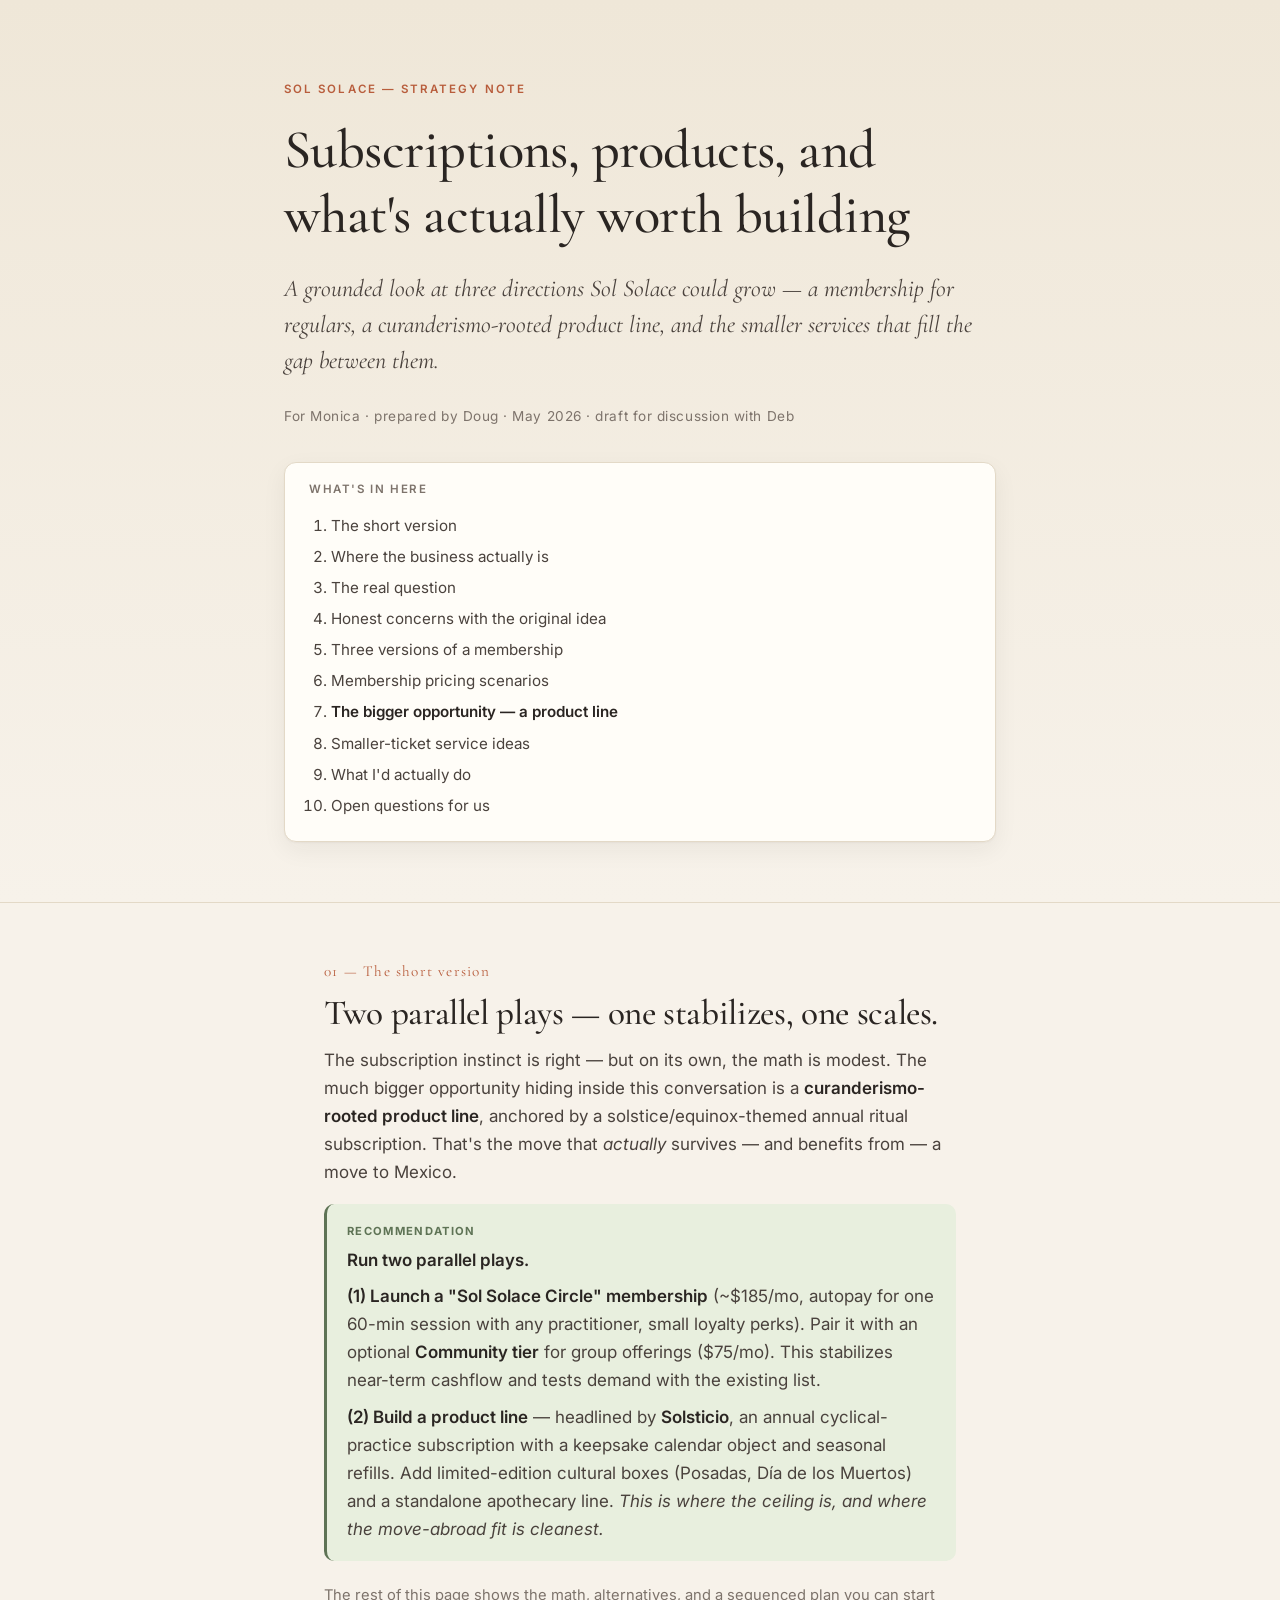
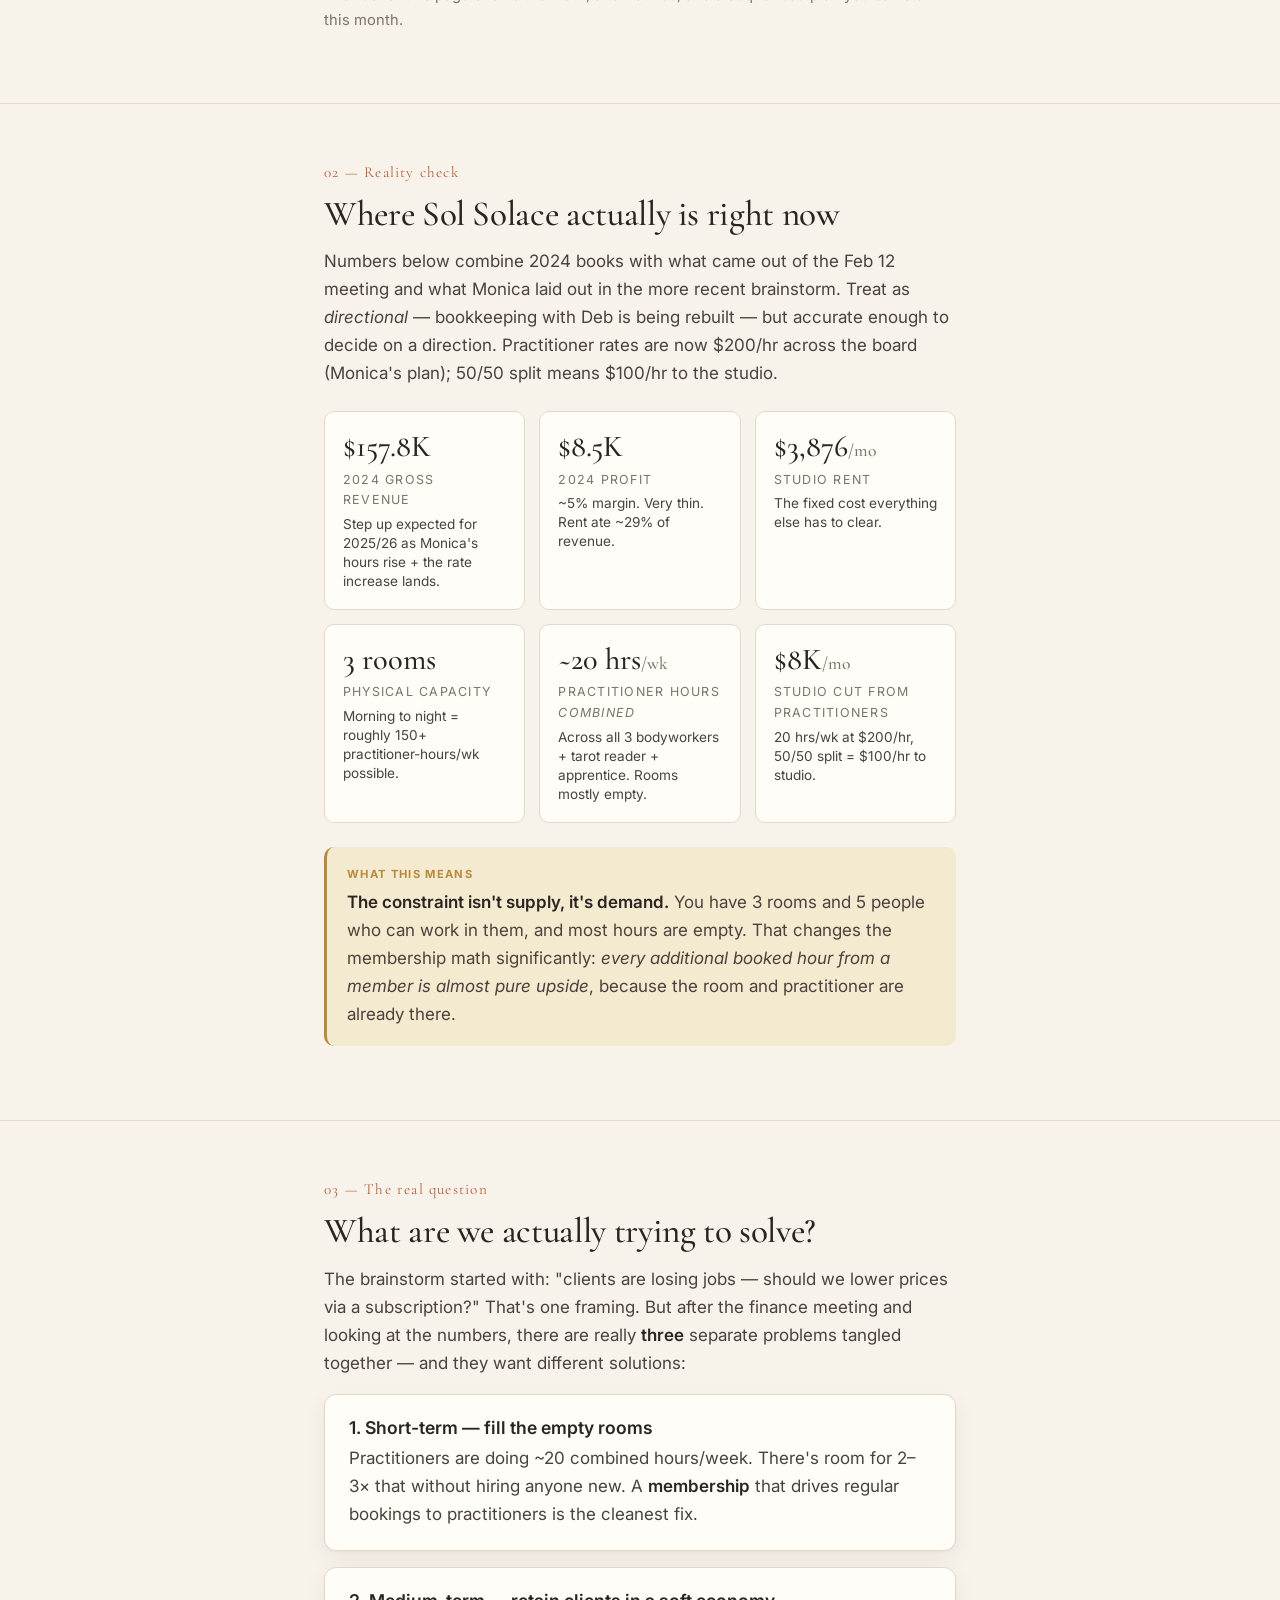
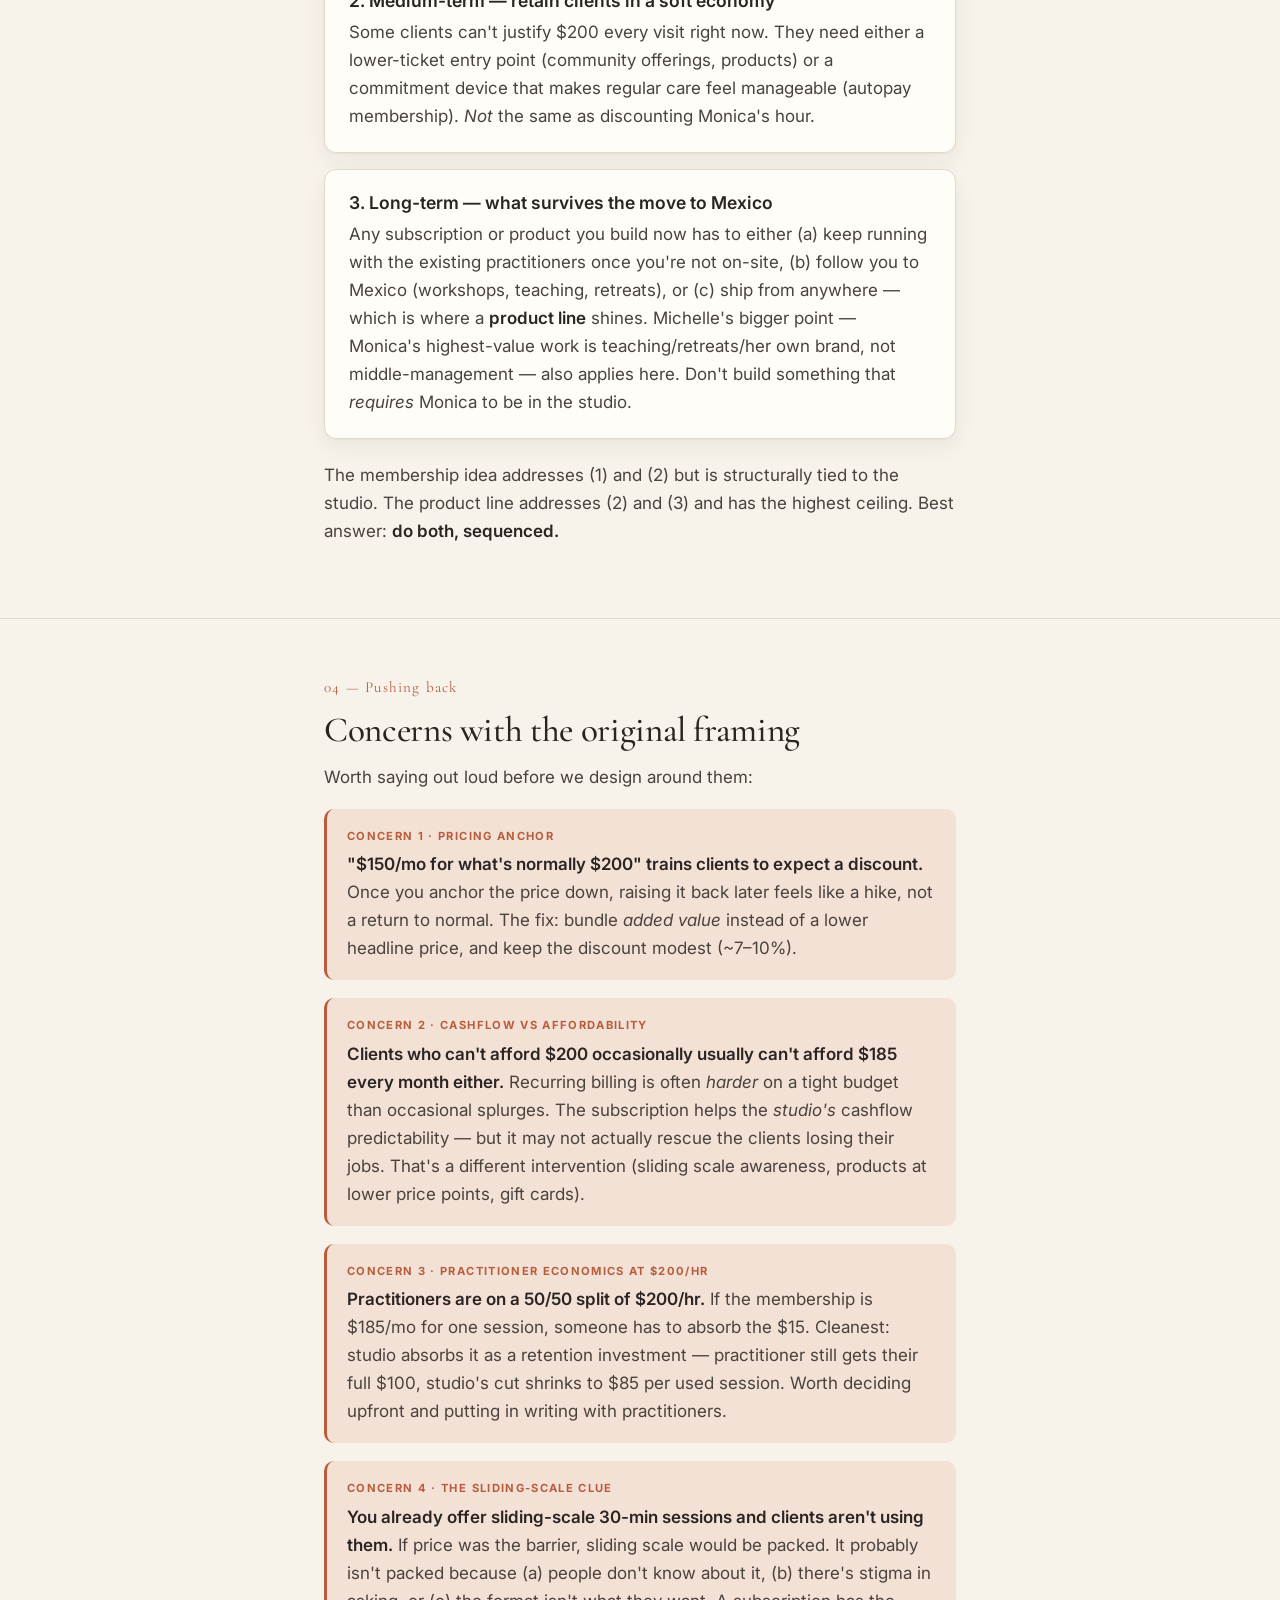
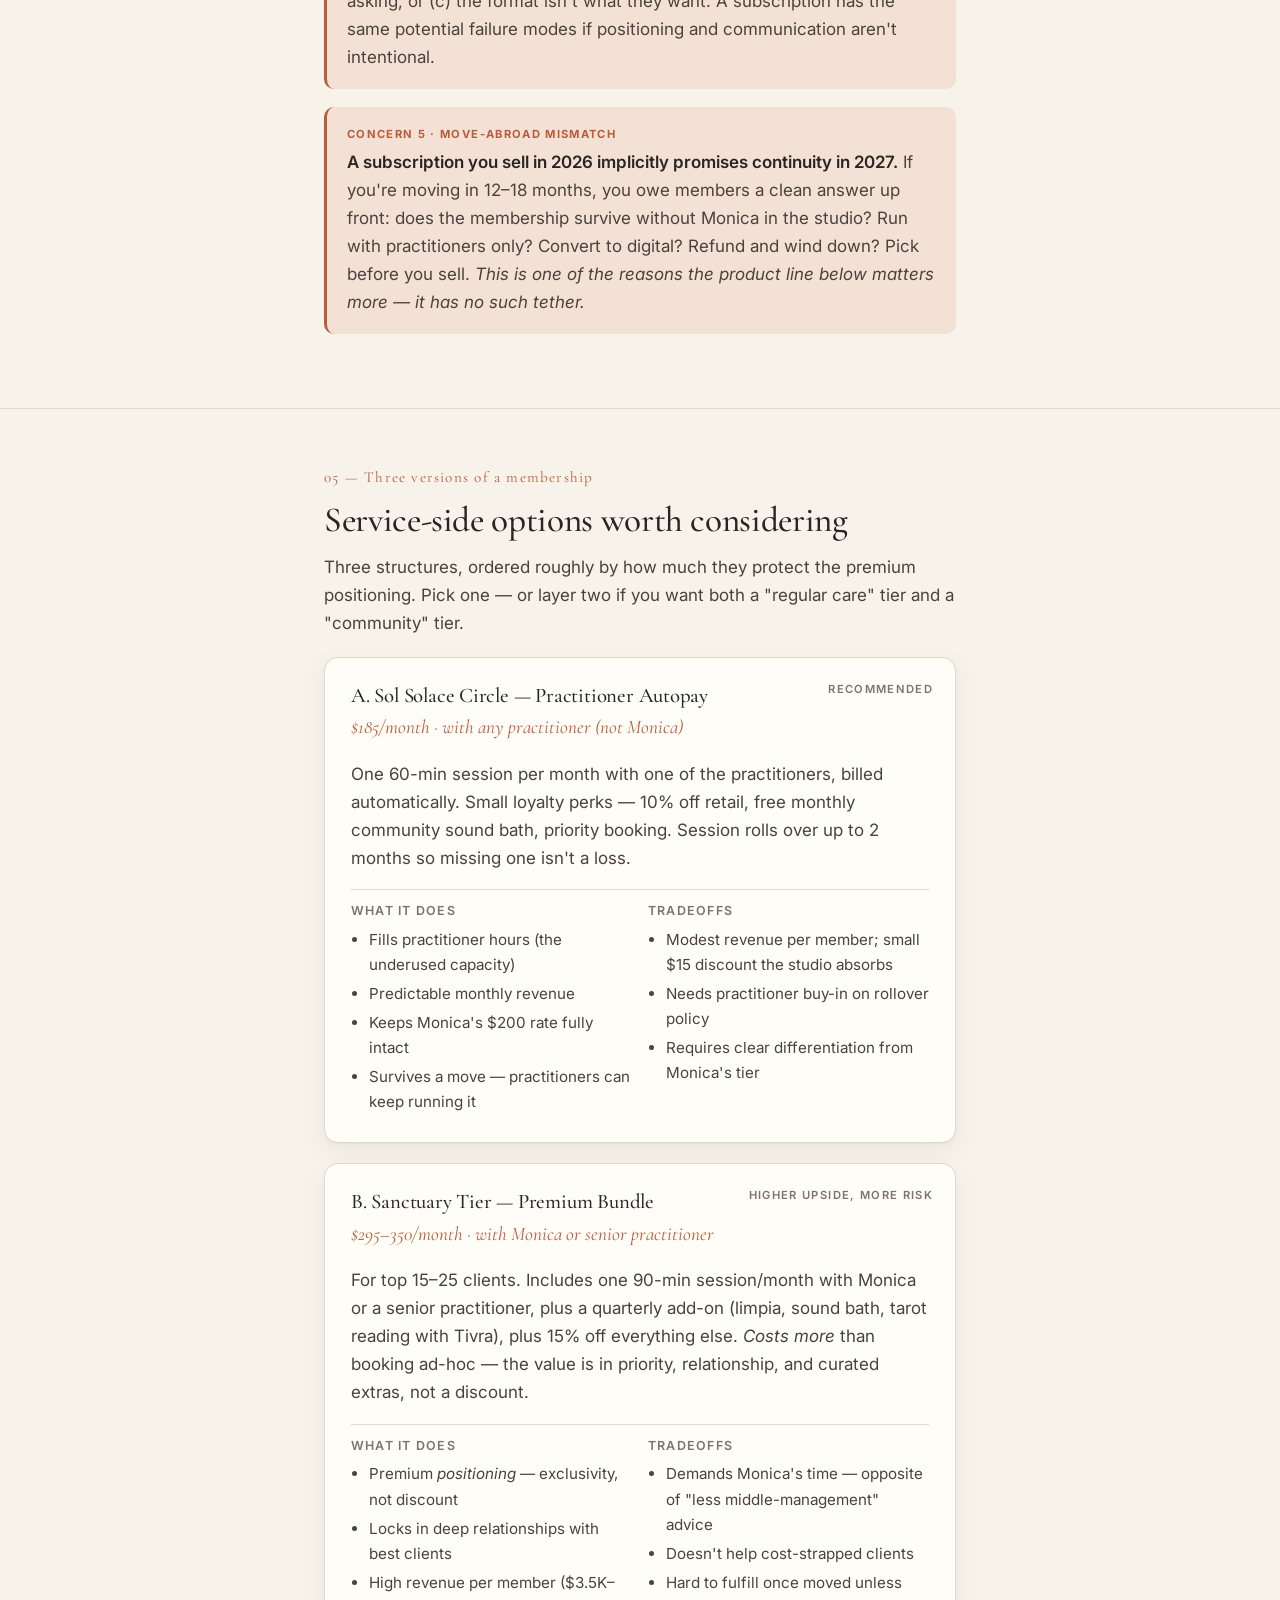
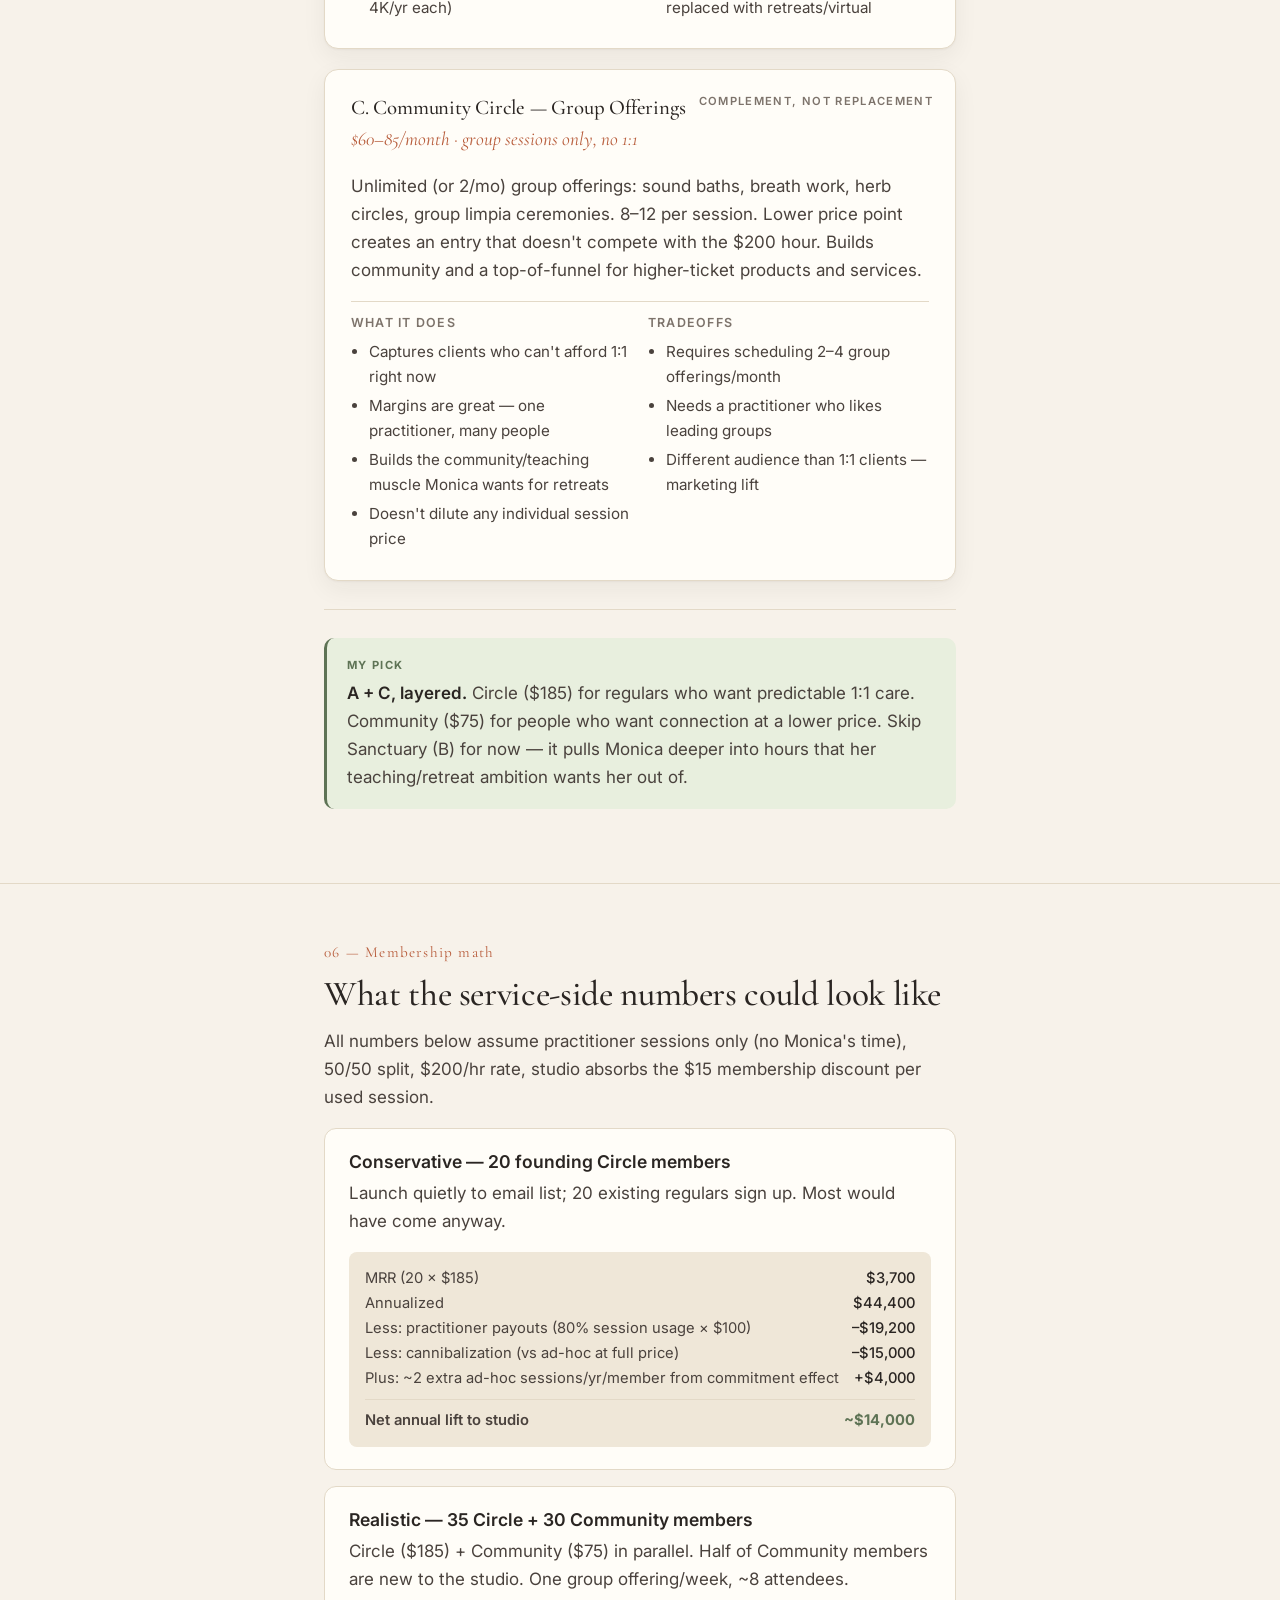
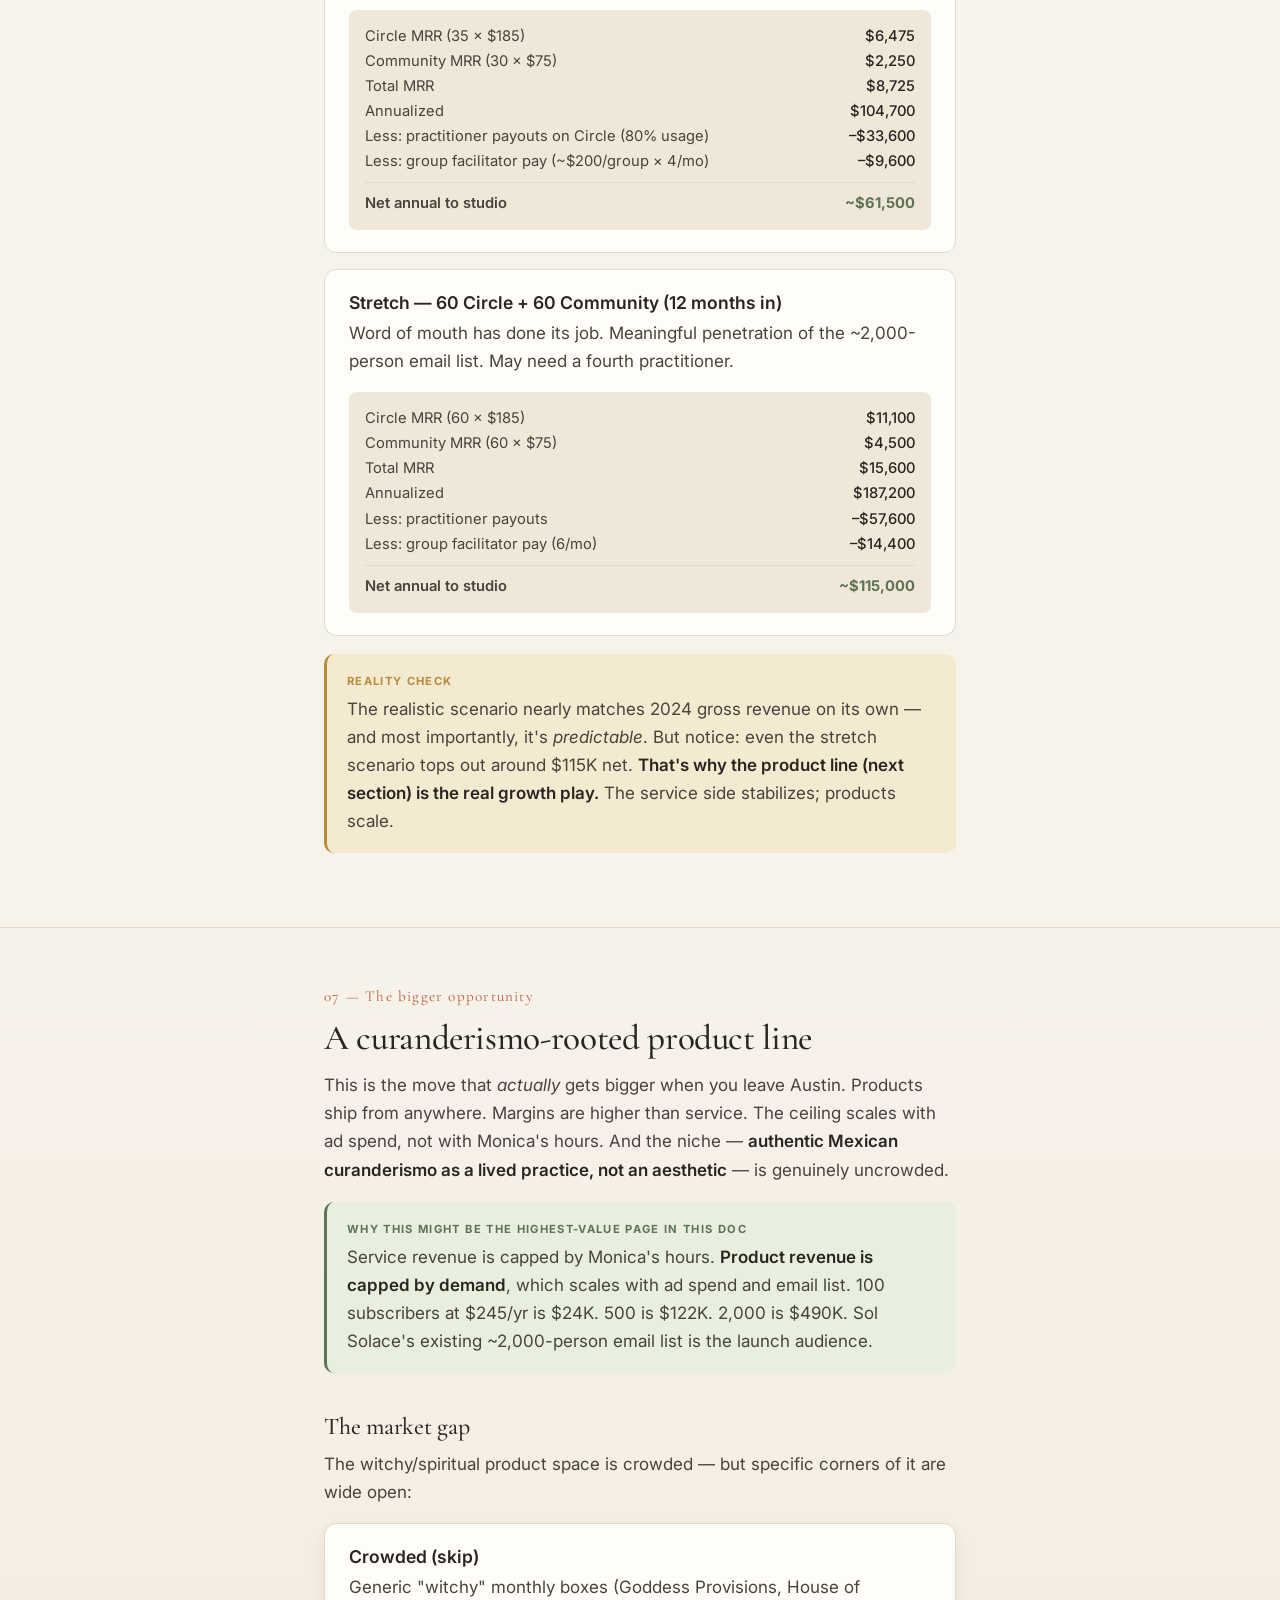
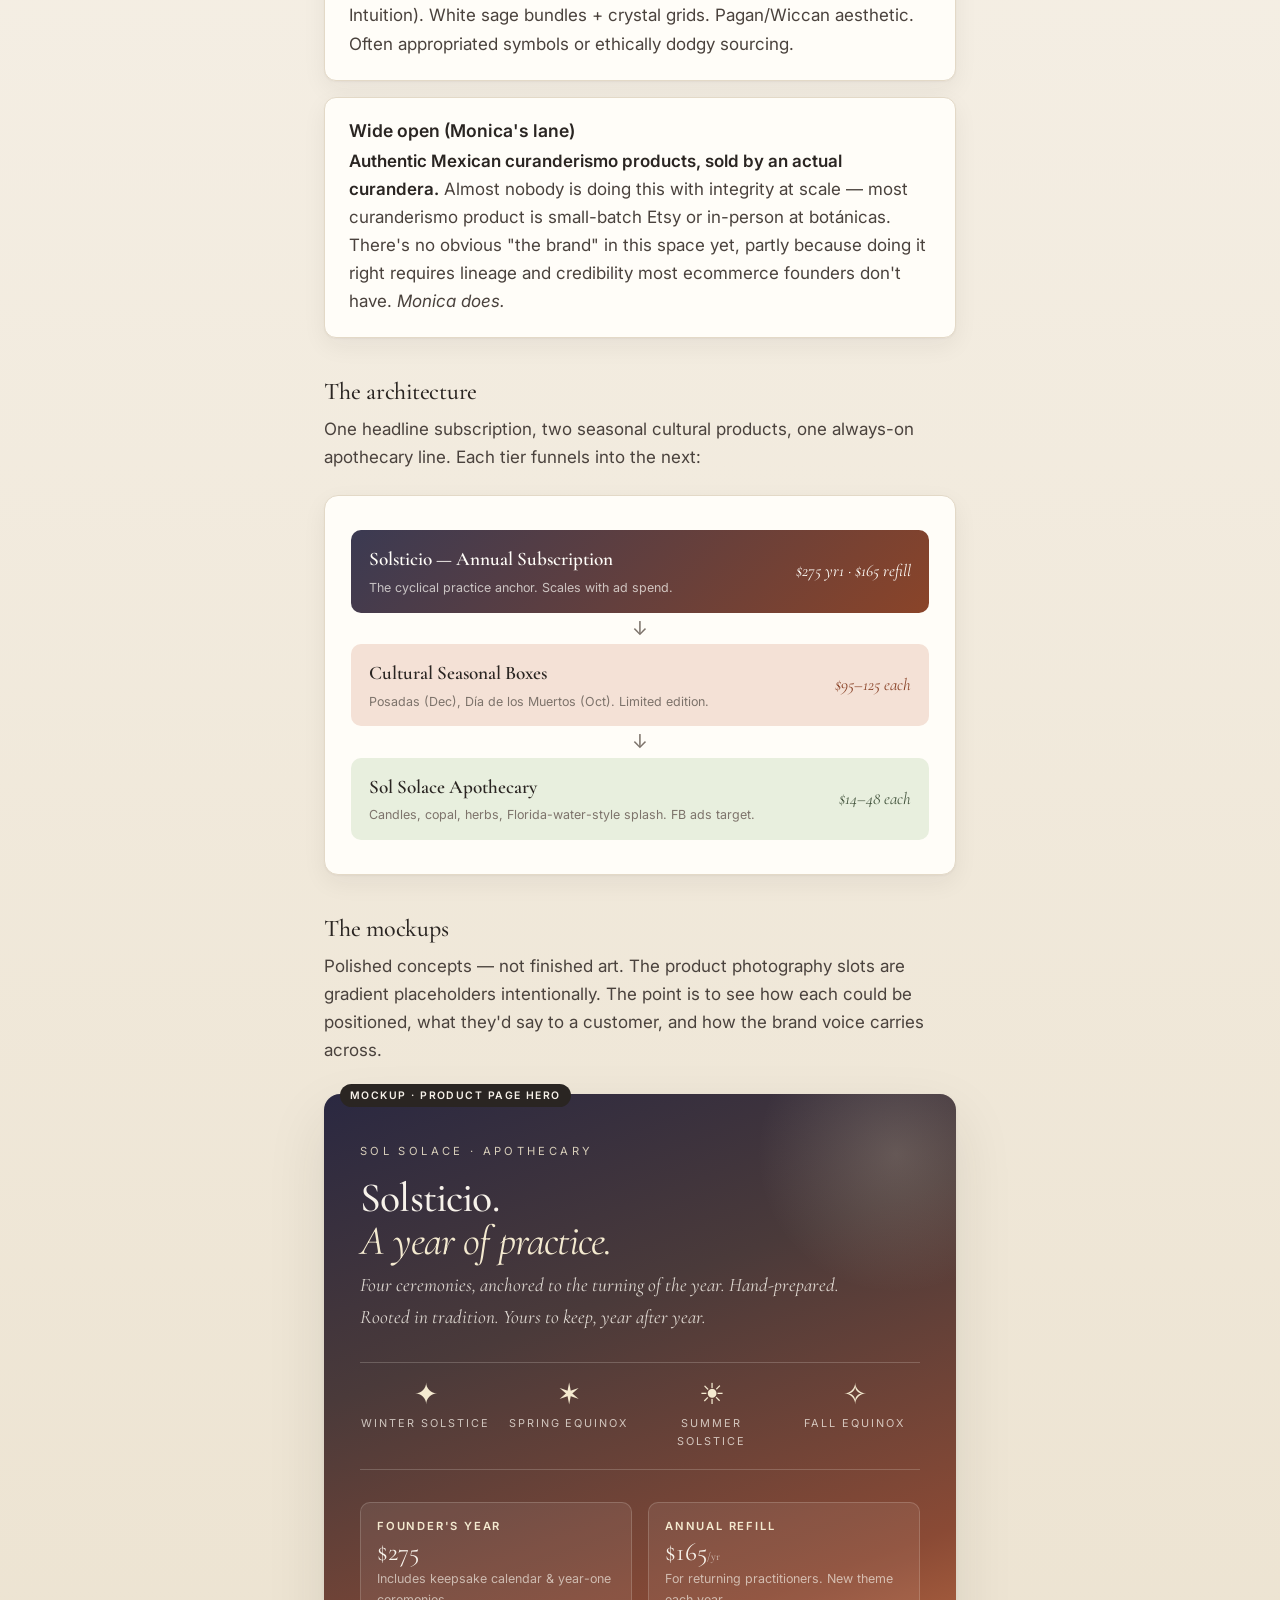
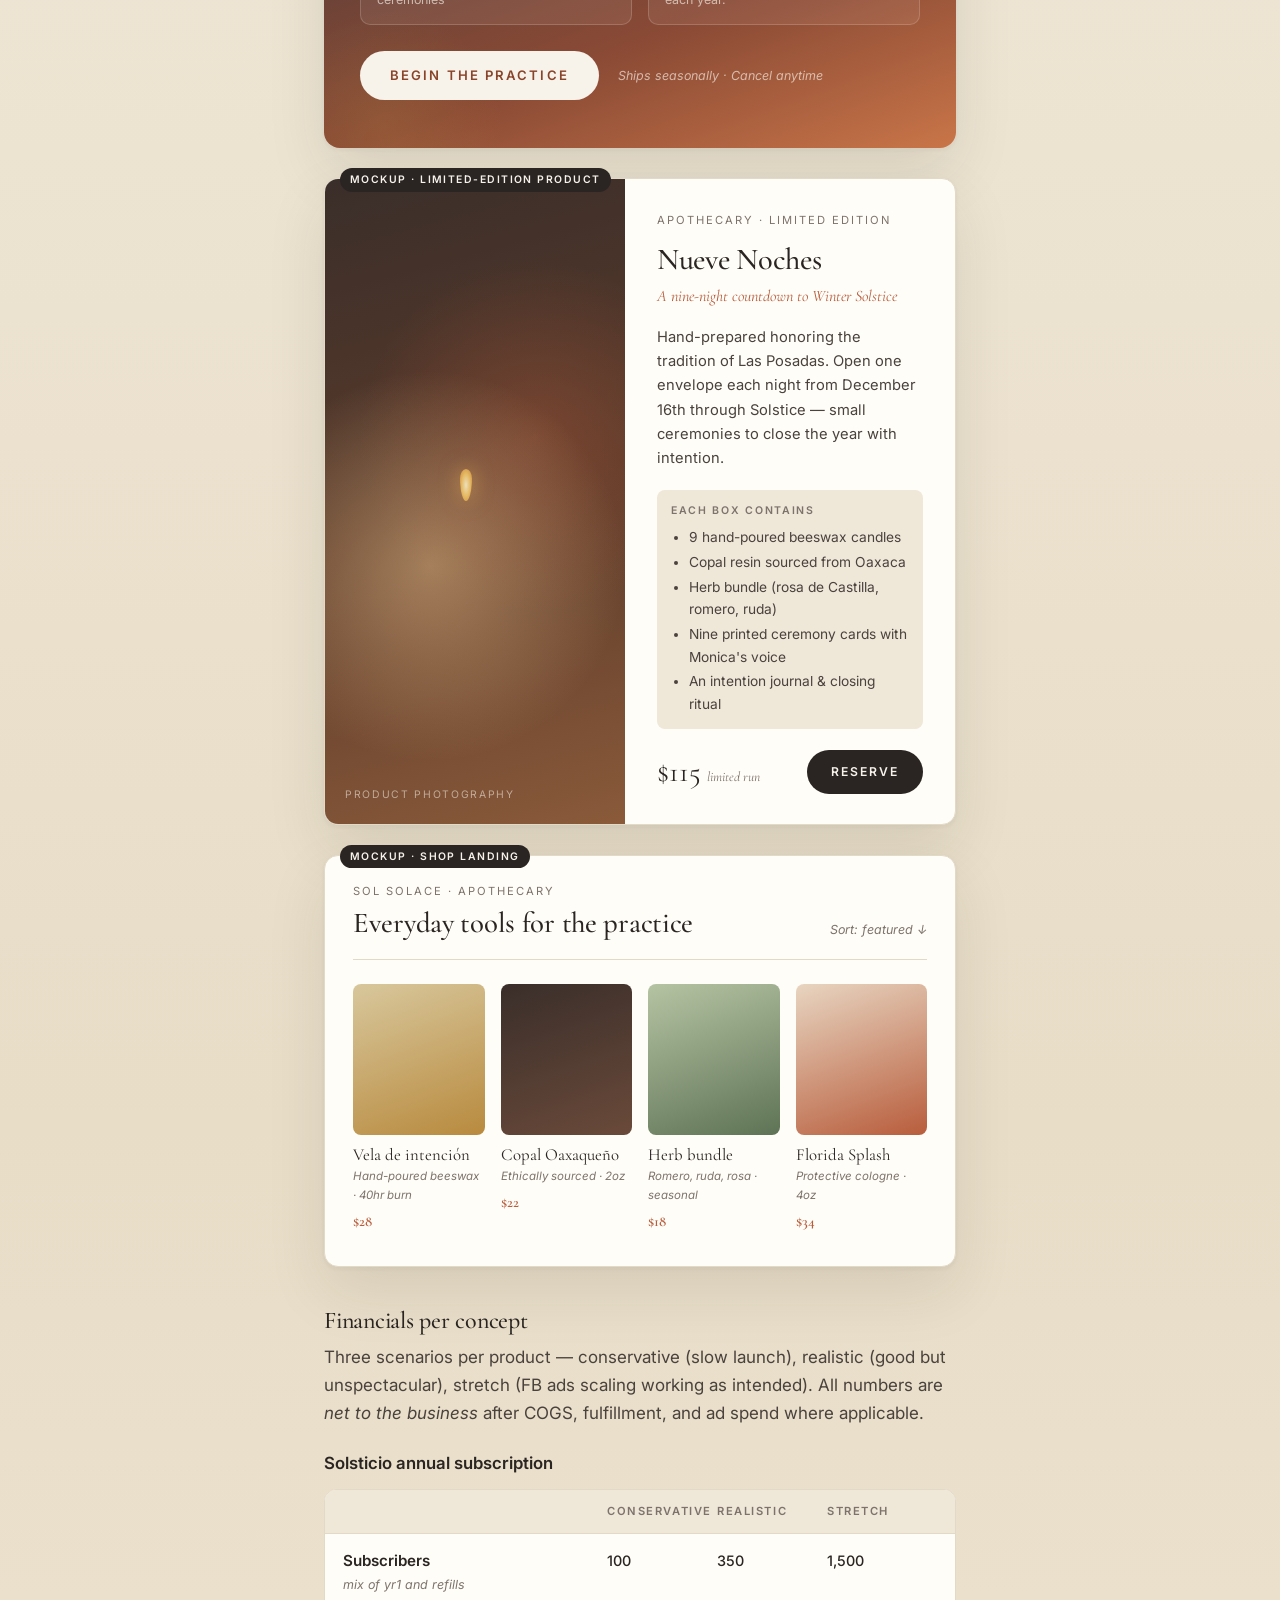
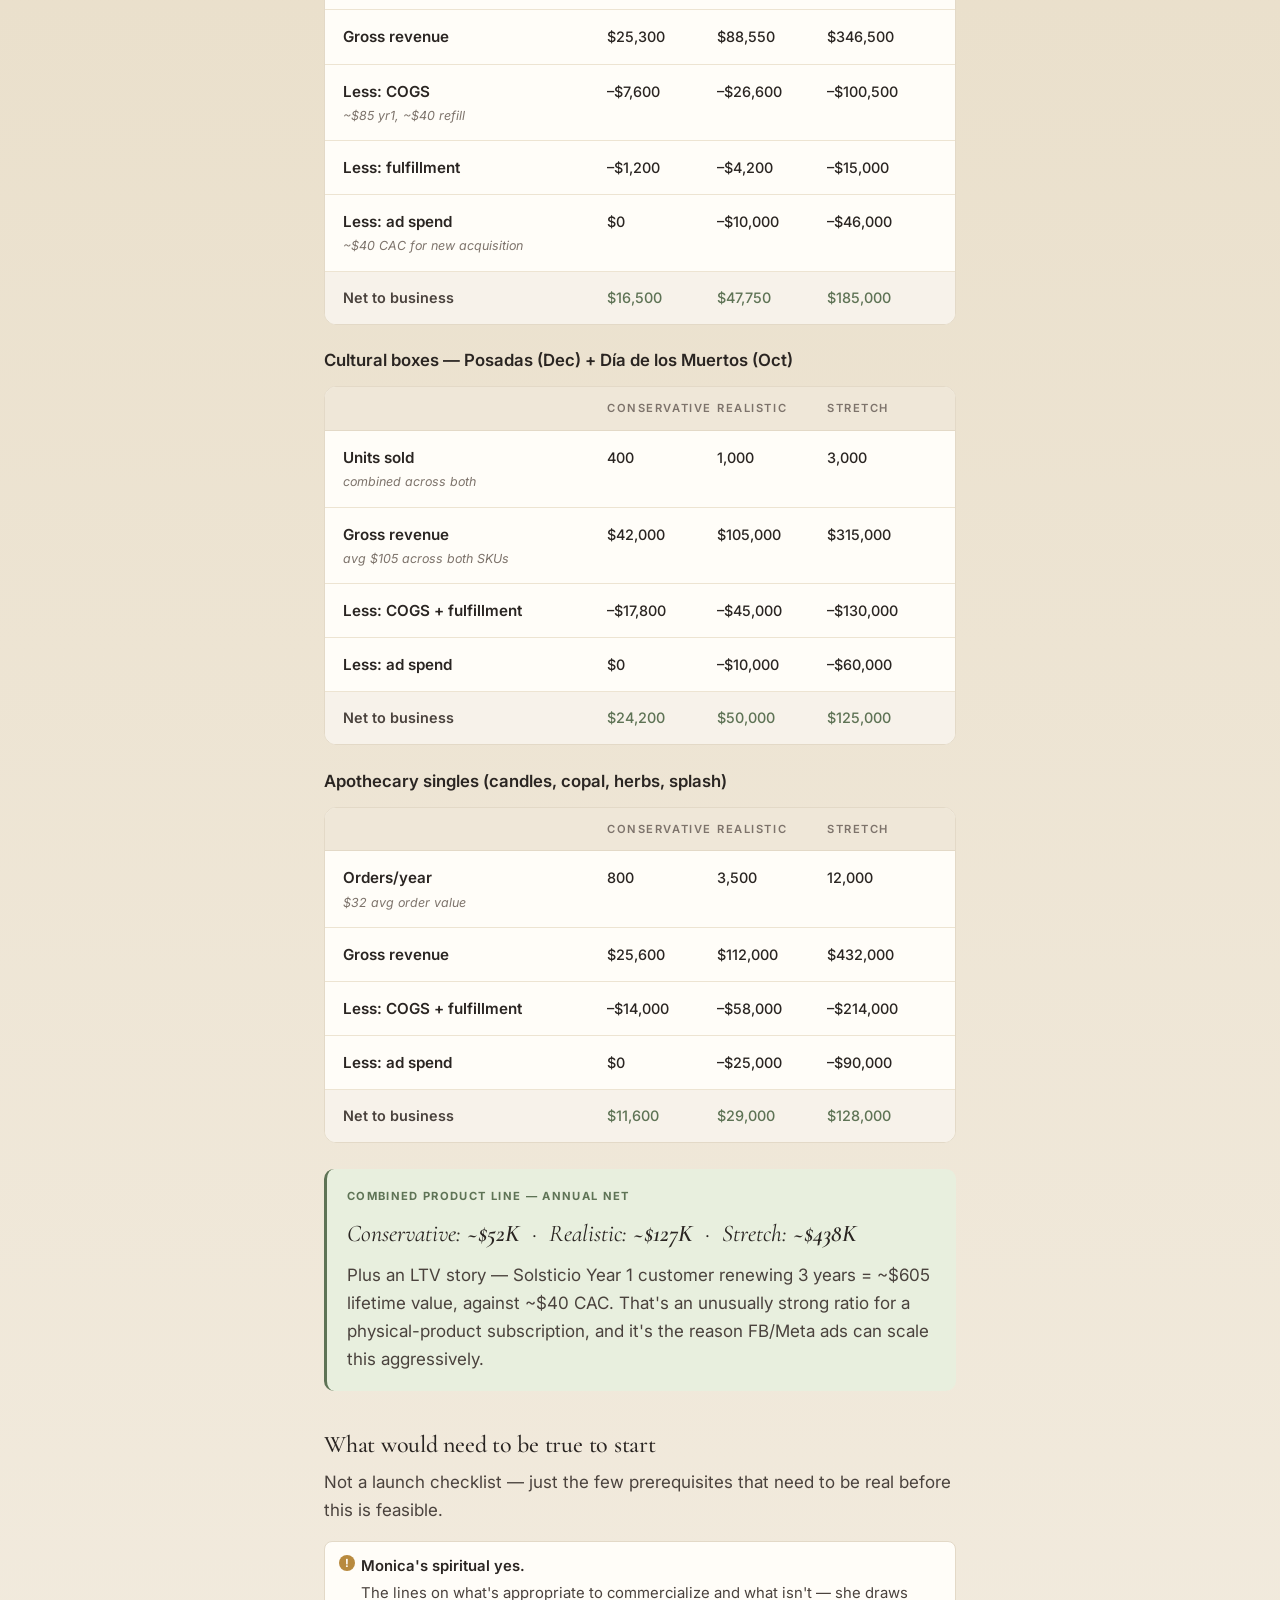
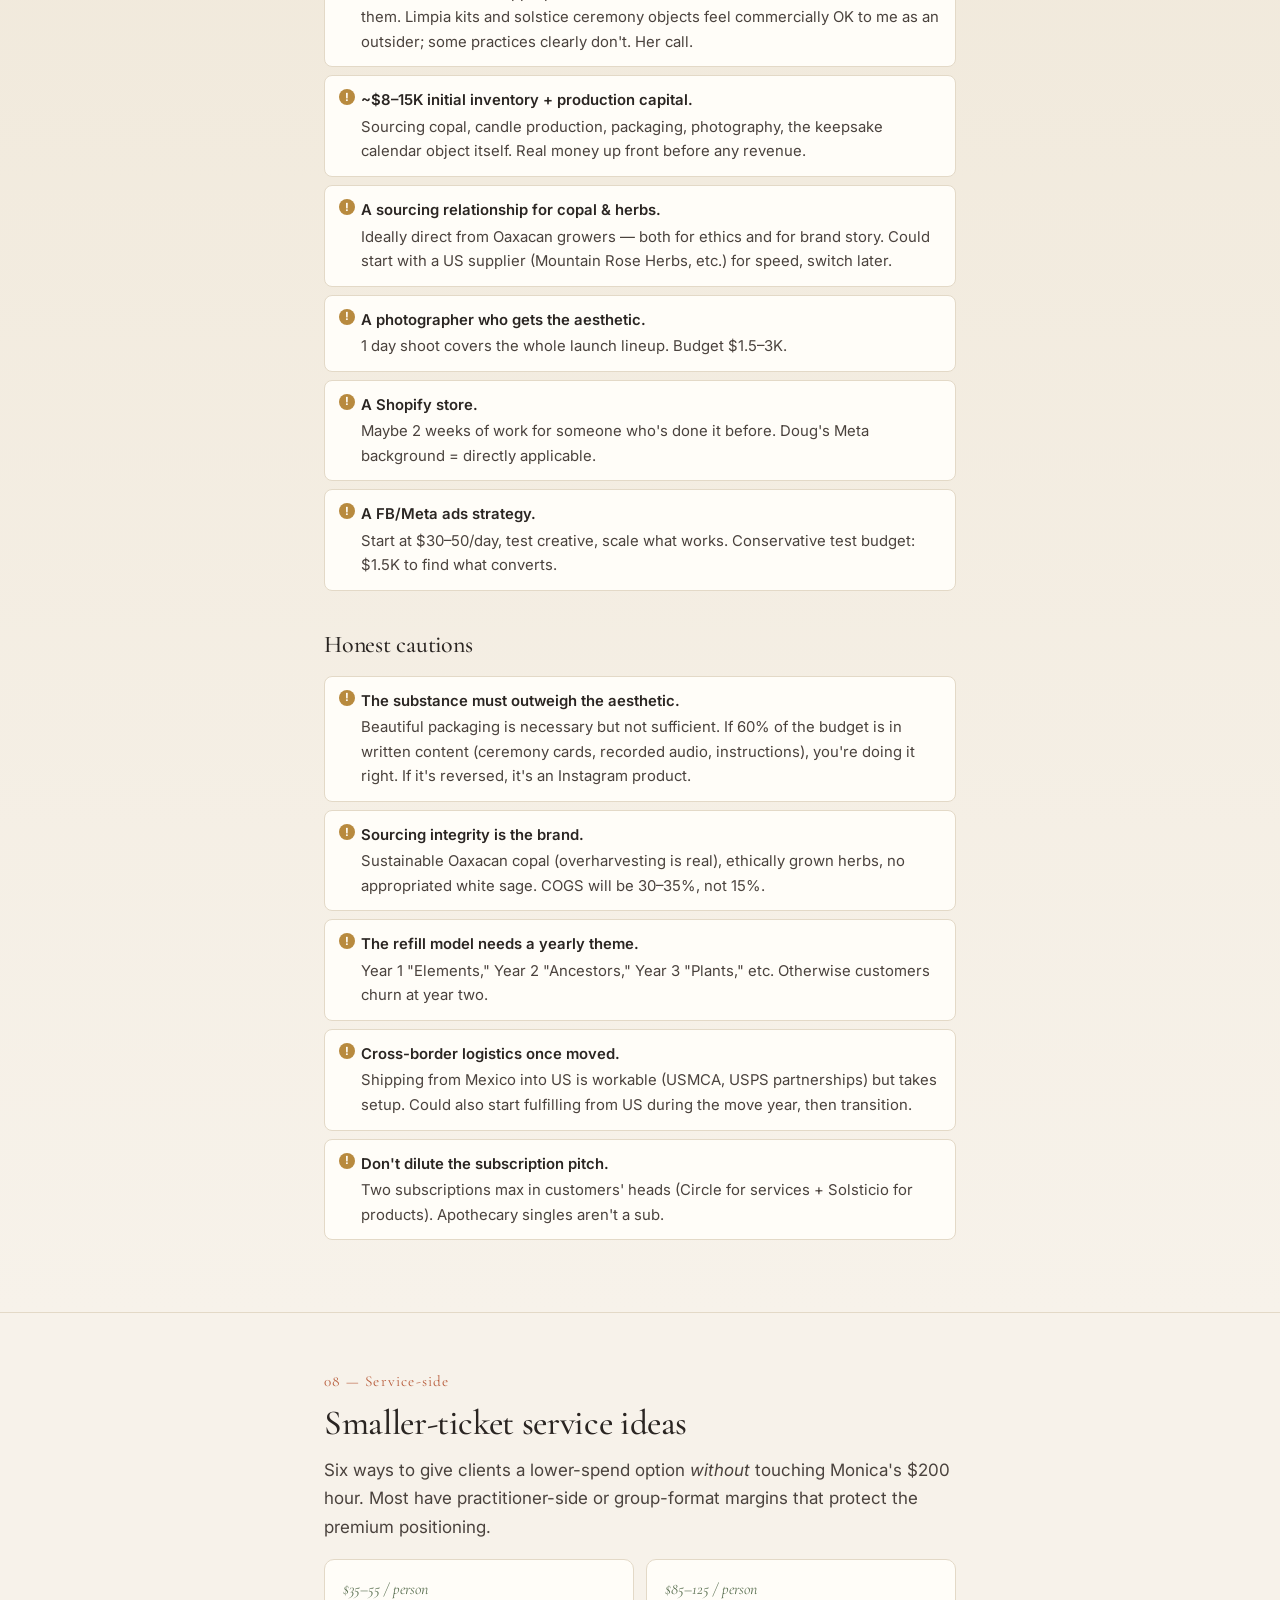
==== index.html @ c8b6b75c "Add product line section, fix pricing to $200/hr, Michelle→Deb, add mockups" ====
<!doctype html>
<html lang="en">
<head>
<meta charset="utf-8" />
<meta name="viewport" content="width=device-width,initial-scale=1" />
<title>Sol Solace — Subscription & Product Strategy</title>
<meta name="description" content="A grounded look at membership and product ideas for Sol Solace — with realistic numbers and mockups." />
<meta name="robots" content="noindex, nofollow" />
<link rel="preconnect" href="https://fonts.googleapis.com">
<link rel="preconnect" href="https://fonts.gstatic.com" crossorigin>
<link href="https://fonts.googleapis.com/css2?family=Cormorant+Garamond:wght@400;500;600;700&family=Inter:wght@300;400;500;600;700&display=swap" rel="stylesheet">
<style>
  :root {
    --cream: #f7f2ea;
    --cream-2: #efe7d8;
    --cream-3: #e8ddc7;
    --ink: #2a2522;
    --ink-soft: #4a423d;
    --muted: #7d736b;
    --line: #e3d9c7;
    --line-soft: #ede4d2;
    --sage: #5e7355;
    --sage-soft: #e8efde;
    --sage-deep: #45563f;
    --terra: #b85d3c;
    --terra-soft: #f4e1d6;
    --terra-deep: #8a4429;
    --gold: #b88a3e;
    --gold-soft: #f4ead0;
    --indigo: #3b3a52;
    --paper: #fffdf8;
    --shadow: 0 1px 2px rgba(42, 37, 34, 0.04), 0 8px 24px rgba(42, 37, 34, 0.06);
    --shadow-lg: 0 2px 4px rgba(42, 37, 34, 0.05), 0 24px 60px rgba(42, 37, 34, 0.10);
  }

  * { box-sizing: border-box; }
  html { scroll-behavior: smooth; }
  body {
    margin: 0;
    background: var(--cream);
    color: var(--ink);
    font-family: 'Inter', system-ui, -apple-system, sans-serif;
    font-size: 17px;
    line-height: 1.65;
    -webkit-font-smoothing: antialiased;
  }

  .wrap { max-width: 760px; margin: 0 auto; padding: 0 24px; }
  .narrow { max-width: 680px; margin: 0 auto; padding: 0 24px; }
  .wide { max-width: 920px; margin: 0 auto; padding: 0 24px; }

  h1, h2, h3, h4 {
    font-family: 'Cormorant Garamond', Georgia, serif;
    font-weight: 500;
    line-height: 1.2;
    color: var(--ink);
    letter-spacing: -0.01em;
  }
  h1 { font-size: clamp(2.2rem, 5vw, 3.4rem); margin: 0 0 1rem; font-weight: 500; }
  h2 { font-size: clamp(1.6rem, 3.5vw, 2.2rem); margin: 0 0 0.75rem; }
  h3 { font-size: 1.3rem; margin: 0 0 0.5rem; }
  h4 { font-size: 1.1rem; margin: 0 0 0.4rem; font-family: 'Inter', sans-serif; font-weight: 600; letter-spacing: 0; }

  p { margin: 0 0 1em; color: var(--ink-soft); }
  strong { color: var(--ink); font-weight: 600; }
  em { font-style: italic; }
  a { color: var(--terra); text-decoration: none; border-bottom: 1px solid rgba(184, 93, 60, 0.3); }
  a:hover { border-bottom-color: var(--terra); }

  /* Hero */
  header.hero {
    padding: 80px 0 60px;
    border-bottom: 1px solid var(--line);
    background: linear-gradient(180deg, var(--cream-2) 0%, var(--cream) 100%);
  }
  .eyebrow {
    font-family: 'Inter', sans-serif;
    text-transform: uppercase;
    letter-spacing: 0.18em;
    font-size: 0.72rem;
    color: var(--terra);
    font-weight: 600;
    margin-bottom: 1.2rem;
  }
  .lede {
    font-family: 'Cormorant Garamond', serif;
    font-size: clamp(1.25rem, 2.4vw, 1.5rem);
    line-height: 1.5;
    color: var(--ink-soft);
    margin: 1.4rem 0 0;
    font-style: italic;
  }
  .byline {
    margin-top: 1.6rem;
    font-size: 0.85rem;
    color: var(--muted);
    letter-spacing: 0.04em;
  }

  /* Section */
  section { padding: 56px 0; border-bottom: 1px solid var(--line); }
  section:last-of-type { border-bottom: none; }
  section .section-num {
    font-family: 'Cormorant Garamond', serif;
    color: var(--terra);
    font-size: 0.95rem;
    letter-spacing: 0.08em;
    margin-bottom: 0.5rem;
    display: block;
  }

  /* TOC */
  .toc {
    background: var(--paper);
    border: 1px solid var(--line);
    border-radius: 12px;
    padding: 20px 24px;
    margin-top: 2.2rem;
    box-shadow: var(--shadow);
  }
  .toc h4 {
    font-family: 'Inter', sans-serif;
    text-transform: uppercase;
    letter-spacing: 0.14em;
    font-size: 0.72rem;
    color: var(--muted);
    margin: 0 0 0.8rem;
    font-weight: 600;
  }
  .toc ol { margin: 0; padding-left: 1.4rem; color: var(--ink-soft); }
  .toc li { padding: 3px 0; font-size: 0.95rem; }
  .toc a { color: var(--ink-soft); border-bottom: none; }
  .toc a:hover { color: var(--terra); }

  /* Cards & callouts */
  .card {
    background: var(--paper);
    border: 1px solid var(--line);
    border-radius: 12px;
    padding: 22px 24px;
    margin: 16px 0;
    box-shadow: var(--shadow);
  }
  .card.tight { padding: 16px 20px; }
  .card p:last-child { margin-bottom: 0; }

  .callout {
    border-radius: 10px;
    padding: 18px 20px;
    margin: 18px 0;
    border-left: 3px solid;
  }
  .callout .label {
    font-family: 'Inter', sans-serif;
    text-transform: uppercase;
    letter-spacing: 0.12em;
    font-size: 0.7rem;
    font-weight: 700;
    margin-bottom: 0.3rem;
    display: block;
  }
  .callout p { margin-bottom: 0.5em; }
  .callout p:last-child { margin-bottom: 0; }
  .callout.concern { background: var(--terra-soft); border-color: var(--terra); }
  .callout.concern .label { color: var(--terra); }
  .callout.good { background: var(--sage-soft); border-color: var(--sage); }
  .callout.good .label { color: var(--sage); }
  .callout.note { background: var(--gold-soft); border-color: var(--gold); }
  .callout.note .label { color: var(--gold); }

  /* Stats */
  .stats {
    display: grid;
    grid-template-columns: repeat(auto-fit, minmax(180px, 1fr));
    gap: 14px;
    margin: 24px 0;
  }
  .stat {
    background: var(--paper);
    border: 1px solid var(--line);
    border-radius: 10px;
    padding: 18px 18px;
  }
  .stat .num {
    font-family: 'Cormorant Garamond', serif;
    font-size: 1.9rem;
    color: var(--ink);
    line-height: 1.1;
    font-weight: 500;
  }
  .stat .num .small { font-size: 1.1rem; color: var(--muted); }
  .stat .lbl {
    font-size: 0.78rem;
    color: var(--muted);
    text-transform: uppercase;
    letter-spacing: 0.1em;
    margin-top: 6px;
  }
  .stat .sub { font-size: 0.85rem; color: var(--ink-soft); margin-top: 4px; line-height: 1.4; }

  /* Model card */
  .model {
    background: var(--paper);
    border: 1px solid var(--line);
    border-radius: 14px;
    padding: 26px 26px;
    margin: 20px 0;
    box-shadow: var(--shadow);
    position: relative;
  }
  .model .tag {
    position: absolute;
    top: 22px;
    right: 22px;
    font-size: 0.7rem;
    text-transform: uppercase;
    letter-spacing: 0.12em;
    color: var(--muted);
    font-weight: 600;
  }
  .model h3 { color: var(--ink); margin-bottom: 0.2rem; }
  .model .price {
    font-family: 'Cormorant Garamond', serif;
    color: var(--terra);
    font-size: 1.2rem;
    margin-bottom: 1rem;
    font-style: italic;
  }
  .model .row {
    display: grid;
    grid-template-columns: 1fr 1fr;
    gap: 16px;
    margin: 14px 0 0;
    padding-top: 14px;
    border-top: 1px solid var(--line);
  }
  .model .row .col h4 {
    font-size: 0.78rem;
    text-transform: uppercase;
    letter-spacing: 0.1em;
    color: var(--muted);
    margin-bottom: 6px;
    font-weight: 600;
  }
  .model .row ul {
    margin: 0;
    padding-left: 1.1rem;
    font-size: 0.95rem;
    color: var(--ink-soft);
  }
  .model .row li { padding: 2px 0; }

  /* Scenarios */
  .scenario {
    background: var(--paper);
    border: 1px solid var(--line);
    border-radius: 12px;
    padding: 22px 24px;
    margin: 16px 0;
  }
  .scenario h4 {
    color: var(--ink);
    margin-bottom: 0.4rem;
  }
  .scenario .math {
    background: var(--cream-2);
    border-radius: 8px;
    padding: 14px 16px;
    margin: 12px 0 0;
    font-size: 0.92rem;
    color: var(--ink-soft);
    line-height: 1.7;
  }
  .scenario .math .line {
    display: flex;
    justify-content: space-between;
    gap: 12px;
  }
  .scenario .math .line .val { color: var(--ink); font-weight: 500; white-space: nowrap; }
  .scenario .math .line.total {
    border-top: 1px solid var(--line);
    margin-top: 8px;
    padding-top: 8px;
    font-weight: 600;
  }
  .scenario .math .line.total .val { color: var(--sage); font-weight: 700; }
  .scenario .math .line.total.loss .val { color: var(--terra); }

  /* Steps */
  ol.steps { counter-reset: step; list-style: none; padding: 0; margin: 24px 0; }
  ol.steps li {
    counter-increment: step;
    position: relative;
    padding: 18px 20px 18px 64px;
    background: var(--paper);
    border: 1px solid var(--line);
    border-radius: 10px;
    margin: 12px 0;
  }
  ol.steps li::before {
    content: counter(step);
    position: absolute;
    left: 18px;
    top: 18px;
    width: 32px;
    height: 32px;
    border-radius: 50%;
    background: var(--terra);
    color: white;
    font-family: 'Cormorant Garamond', serif;
    font-size: 1.1rem;
    font-weight: 600;
    display: flex;
    align-items: center;
    justify-content: center;
  }
  ol.steps li h4 { color: var(--ink); margin-bottom: 0.3rem; }
  ol.steps li p { margin: 0; font-size: 0.95rem; }
  ol.steps li .when {
    font-size: 0.72rem;
    text-transform: uppercase;
    letter-spacing: 0.1em;
    color: var(--sage);
    font-weight: 600;
    margin-bottom: 0.3rem;
  }

  /* Question list */
  ul.qlist { padding: 0; list-style: none; margin: 16px 0; }
  ul.qlist li {
    padding: 14px 0 14px 30px;
    border-top: 1px solid var(--line);
    position: relative;
    color: var(--ink-soft);
  }
  ul.qlist li:last-child { border-bottom: 1px solid var(--line); }
  ul.qlist li::before {
    content: "?";
    position: absolute;
    left: 0;
    top: 13px;
    color: var(--terra);
    font-family: 'Cormorant Garamond', serif;
    font-size: 1.3rem;
    font-weight: 600;
  }

  /* Idea pills */
  .ideas {
    display: grid;
    grid-template-columns: repeat(auto-fit, minmax(220px, 1fr));
    gap: 12px;
    margin: 18px 0;
  }
  .idea {
    background: var(--paper);
    border: 1px solid var(--line);
    border-radius: 10px;
    padding: 16px 18px;
  }
  .idea .price {
    font-family: 'Cormorant Garamond', serif;
    color: var(--sage);
    font-size: 1rem;
    font-style: italic;
    margin-bottom: 4px;
  }
  .idea h4 { font-size: 1rem; margin-bottom: 4px; }
  .idea p { font-size: 0.88rem; margin: 0; line-height: 1.5; }

  /* Footer */
  footer {
    padding: 50px 0 60px;
    text-align: center;
    color: var(--muted);
    font-size: 0.82rem;
    background: var(--cream-2);
  }
  footer p { color: var(--muted); }

  /* Small bits */
  hr.soft { border: none; border-top: 1px solid var(--line); margin: 28px 0; }
  .pill {
    display: inline-block;
    padding: 3px 10px;
    border-radius: 20px;
    font-size: 0.72rem;
    background: var(--cream-2);
    color: var(--ink-soft);
    text-transform: uppercase;
    letter-spacing: 0.08em;
    font-weight: 600;
  }
  .pill.sage { background: var(--sage-soft); color: var(--sage); }
  .pill.terra { background: var(--terra-soft); color: var(--terra); }
  .pill.gold { background: var(--gold-soft); color: var(--gold); }

  /* ============ PRODUCT SECTION ============ */
  .product-section { background: linear-gradient(180deg, var(--cream) 0%, var(--cream-3) 50%, var(--cream) 100%); }

  .arch-diagram {
    background: var(--paper);
    border: 1px solid var(--line);
    border-radius: 14px;
    padding: 26px;
    margin: 24px 0;
    box-shadow: var(--shadow);
  }
  .arch-tier {
    padding: 14px 18px;
    border-radius: 10px;
    margin: 8px 0;
    display: flex;
    justify-content: space-between;
    align-items: center;
    gap: 16px;
  }
  .arch-tier .name {
    font-family: 'Cormorant Garamond', serif;
    font-size: 1.2rem;
    color: var(--ink);
    font-weight: 600;
  }
  .arch-tier .name small {
    display: block;
    font-family: 'Inter', sans-serif;
    font-size: 0.78rem;
    color: var(--muted);
    font-weight: 400;
    margin-top: 2px;
  }
  .arch-tier .price { font-family: 'Cormorant Garamond', serif; font-style: italic; white-space: nowrap; }
  .arch-tier.t1 { background: linear-gradient(135deg, var(--indigo) 0%, var(--terra-deep) 100%); color: var(--paper); }
  .arch-tier.t1 .name, .arch-tier.t1 .price { color: var(--paper); }
  .arch-tier.t1 .name small { color: rgba(255,253,248,0.7); }
  .arch-tier.t2 { background: var(--terra-soft); }
  .arch-tier.t2 .price { color: var(--terra-deep); }
  .arch-tier.t3 { background: var(--sage-soft); }
  .arch-tier.t3 .price { color: var(--sage-deep); }
  .arch-arrow {
    text-align: center;
    font-size: 1.2rem;
    color: var(--muted);
    line-height: 0.6;
    padding: 2px 0;
  }

  /* ============ MOCKUPS ============ */
  .mockup-frame {
    margin: 30px 0;
    position: relative;
  }
  .mockup-frame .mockup-label {
    position: absolute;
    top: -10px;
    left: 16px;
    background: var(--ink);
    color: var(--cream);
    padding: 3px 10px;
    border-radius: 12px;
    font-size: 0.65rem;
    letter-spacing: 0.14em;
    text-transform: uppercase;
    font-weight: 600;
    z-index: 2;
  }

  /* Solsticio hero mockup */
  .solsticio {
    background: linear-gradient(160deg, #2a2841 0%, #4a3a3a 35%, #8a4a35 75%, #c97548 100%);
    border-radius: 16px;
    padding: 48px 36px;
    color: var(--cream);
    box-shadow: var(--shadow-lg);
    position: relative;
    overflow: hidden;
  }
  .solsticio::before {
    content: "";
    position: absolute;
    top: -80px;
    right: -80px;
    width: 280px;
    height: 280px;
    border-radius: 50%;
    background: radial-gradient(circle, rgba(244, 234, 208, 0.18) 0%, transparent 70%);
    pointer-events: none;
  }
  .solsticio::after {
    content: "";
    position: absolute;
    bottom: -100px;
    left: -60px;
    width: 240px;
    height: 240px;
    border-radius: 50%;
    background: radial-gradient(circle, rgba(184, 138, 62, 0.22) 0%, transparent 70%);
    pointer-events: none;
  }
  .solsticio .inner { position: relative; z-index: 1; }
  .solsticio .brand {
    font-family: 'Inter', sans-serif;
    font-size: 0.7rem;
    letter-spacing: 0.3em;
    text-transform: uppercase;
    color: var(--gold-soft);
    margin-bottom: 1rem;
    opacity: 0.85;
  }
  .solsticio h3.title {
    font-family: 'Cormorant Garamond', serif;
    font-size: 2.6rem;
    line-height: 1.05;
    font-weight: 500;
    color: var(--cream);
    margin: 0 0 0.4rem;
    letter-spacing: -0.02em;
  }
  .solsticio .title em { color: var(--gold-soft); font-style: italic; font-weight: 400; }
  .solsticio .tagline {
    font-family: 'Cormorant Garamond', serif;
    font-style: italic;
    font-size: 1.2rem;
    color: rgba(247, 242, 234, 0.85);
    margin-bottom: 1.8rem;
    max-width: 90%;
  }
  .solsticio .pillars {
    display: grid;
    grid-template-columns: repeat(4, 1fr);
    gap: 12px;
    margin: 1.5rem 0 2rem;
    padding: 18px 0;
    border-top: 1px solid rgba(247, 242, 234, 0.2);
    border-bottom: 1px solid rgba(247, 242, 234, 0.2);
  }
  .solsticio .pillar { text-align: center; }
  .solsticio .pillar .glyph {
    font-family: 'Cormorant Garamond', serif;
    font-size: 1.8rem;
    color: var(--gold-soft);
    line-height: 1;
    margin-bottom: 0.3rem;
  }
  .solsticio .pillar .lbl {
    font-size: 0.68rem;
    letter-spacing: 0.18em;
    text-transform: uppercase;
    color: rgba(247, 242, 234, 0.75);
  }
  .solsticio .price-row {
    display: grid;
    grid-template-columns: 1fr 1fr;
    gap: 16px;
    margin-bottom: 1.6rem;
  }
  .solsticio .tier-box {
    background: rgba(247, 242, 234, 0.08);
    border: 1px solid rgba(247, 242, 234, 0.18);
    border-radius: 10px;
    padding: 14px 16px;
  }
  .solsticio .tier-box .tier-name {
    font-size: 0.7rem;
    letter-spacing: 0.16em;
    text-transform: uppercase;
    color: var(--gold-soft);
    margin-bottom: 4px;
    font-weight: 600;
  }
  .solsticio .tier-box .tier-price {
    font-family: 'Cormorant Garamond', serif;
    font-size: 1.6rem;
    color: var(--cream);
    line-height: 1;
  }
  .solsticio .tier-box .tier-sub {
    font-size: 0.78rem;
    color: rgba(247, 242, 234, 0.65);
    margin-top: 4px;
  }
  .solsticio .cta {
    display: inline-block;
    background: var(--cream);
    color: var(--terra-deep);
    padding: 14px 30px;
    border-radius: 30px;
    font-size: 0.82rem;
    letter-spacing: 0.16em;
    text-transform: uppercase;
    font-weight: 600;
    border: none;
  }
  .solsticio .ann {
    font-size: 0.78rem;
    color: rgba(247, 242, 234, 0.65);
    margin-left: 14px;
    font-style: italic;
  }

  /* Posadas product mockup */
  .posadas-card {
    background: var(--paper);
    border: 1px solid var(--line);
    border-radius: 14px;
    overflow: hidden;
    box-shadow: var(--shadow-lg);
    display: grid;
    grid-template-columns: 1fr 1.1fr;
  }
  .posadas-img {
    background:
      radial-gradient(circle at 35% 60%, rgba(232, 191, 138, 0.5) 0%, transparent 45%),
      radial-gradient(circle at 70% 40%, rgba(184, 93, 60, 0.35) 0%, transparent 40%),
      linear-gradient(165deg, #3a2e2a 0%, #5a3a2a 50%, #8a5a3a 100%);
    min-height: 360px;
    position: relative;
    display: flex;
    align-items: flex-end;
    padding: 20px;
  }
  .posadas-img::before {
    content: "";
    position: absolute;
    top: 45%;
    left: 45%;
    width: 12px;
    height: 32px;
    border-radius: 50% 50% 50% 50% / 30% 30% 70% 70%;
    background: radial-gradient(ellipse at center, #fff5d0 0%, #f4ca6a 50%, #d88f3a 100%);
    box-shadow: 0 0 20px rgba(255, 200, 100, 0.6);
    opacity: 0.85;
  }
  .posadas-img .img-tag {
    font-size: 0.65rem;
    color: rgba(247, 242, 234, 0.55);
    letter-spacing: 0.16em;
    text-transform: uppercase;
    position: relative;
    z-index: 1;
  }
  .posadas-detail { padding: 32px 32px 28px; }
  .posadas-detail .crumb {
    font-size: 0.7rem;
    letter-spacing: 0.18em;
    text-transform: uppercase;
    color: var(--muted);
    margin-bottom: 0.8rem;
  }
  .posadas-detail h3 {
    font-family: 'Cormorant Garamond', serif;
    font-size: 1.9rem;
    color: var(--ink);
    line-height: 1.1;
    font-weight: 500;
    margin: 0 0 0.4rem;
  }
  .posadas-detail .subtitle {
    font-family: 'Cormorant Garamond', serif;
    font-style: italic;
    color: var(--terra);
    margin-bottom: 1rem;
    font-size: 1rem;
  }
  .posadas-detail .desc { font-size: 0.92rem; color: var(--ink-soft); margin-bottom: 1.2rem; }
  .posadas-detail .includes {
    background: var(--cream-2);
    border-radius: 8px;
    padding: 12px 14px;
    margin-bottom: 1.2rem;
  }
  .posadas-detail .includes .lbl {
    font-size: 0.66rem;
    letter-spacing: 0.16em;
    text-transform: uppercase;
    color: var(--muted);
    margin-bottom: 6px;
    font-weight: 600;
  }
  .posadas-detail .includes ul { margin: 0; padding-left: 1.1rem; font-size: 0.86rem; color: var(--ink-soft); }
  .posadas-detail .includes li { padding: 1px 0; }
  .posadas-detail .price-and-cta {
    display: flex;
    align-items: center;
    justify-content: space-between;
    gap: 14px;
  }
  .posadas-detail .p-price {
    font-family: 'Cormorant Garamond', serif;
    font-size: 1.8rem;
    color: var(--ink);
  }
  .posadas-detail .p-price small { color: var(--muted); font-size: 0.85rem; font-style: italic; margin-left: 6px; }
  .posadas-detail .add-btn {
    background: var(--ink);
    color: var(--cream);
    padding: 12px 24px;
    border-radius: 30px;
    font-size: 0.76rem;
    letter-spacing: 0.16em;
    text-transform: uppercase;
    font-weight: 600;
  }

  /* Apothecary grid mockup */
  .shop-mockup {
    background: var(--paper);
    border: 1px solid var(--line);
    border-radius: 14px;
    padding: 26px 28px 32px;
    box-shadow: var(--shadow-lg);
  }
  .shop-header {
    display: flex;
    justify-content: space-between;
    align-items: flex-end;
    margin-bottom: 24px;
    padding-bottom: 18px;
    border-bottom: 1px solid var(--line);
  }
  .shop-header .nav-crumb {
    font-size: 0.7rem;
    letter-spacing: 0.18em;
    text-transform: uppercase;
    color: var(--muted);
    margin-bottom: 0.4rem;
  }
  .shop-header h3 {
    font-family: 'Cormorant Garamond', serif;
    font-size: 1.8rem;
    margin: 0;
    color: var(--ink);
    font-weight: 500;
  }
  .shop-header .filter {
    font-size: 0.78rem;
    color: var(--muted);
    font-style: italic;
  }
  .shop-grid {
    display: grid;
    grid-template-columns: repeat(4, 1fr);
    gap: 16px;
  }
  .shop-item {
    background: var(--paper);
  }
  .shop-item .item-img {
    aspect-ratio: 1 / 1.15;
    border-radius: 8px;
    margin-bottom: 10px;
    position: relative;
  }
  .shop-item.it1 .item-img { background: linear-gradient(160deg, #d8c79c 0%, #b88a3e 100%); }
  .shop-item.it2 .item-img { background: linear-gradient(160deg, #3a2e2a 0%, #6a4a3a 100%); }
  .shop-item.it3 .item-img { background: linear-gradient(160deg, #b5c4a3 0%, #5e7355 100%); }
  .shop-item.it4 .item-img { background: linear-gradient(160deg, #e8d5c1 0%, #b85d3c 100%); }
  .shop-item .item-name {
    font-family: 'Cormorant Garamond', serif;
    font-size: 1.05rem;
    color: var(--ink);
    line-height: 1.2;
    margin-bottom: 2px;
  }
  .shop-item .item-meta {
    font-size: 0.72rem;
    color: var(--muted);
    font-style: italic;
    margin-bottom: 4px;
  }
  .shop-item .item-price {
    font-family: 'Cormorant Garamond', serif;
    color: var(--terra);
    font-size: 0.92rem;
    font-weight: 600;
  }

  /* Financials table */
  .fin-table {
    background: var(--paper);
    border: 1px solid var(--line);
    border-radius: 12px;
    overflow: hidden;
    margin: 16px 0;
  }
  .fin-table .ft-head {
    display: grid;
    grid-template-columns: 2.4fr 1fr 1fr 1fr;
    padding: 12px 18px;
    background: var(--cream-2);
    font-size: 0.7rem;
    letter-spacing: 0.14em;
    text-transform: uppercase;
    color: var(--muted);
    font-weight: 600;
    border-bottom: 1px solid var(--line);
  }
  .fin-table .ft-row {
    display: grid;
    grid-template-columns: 2.4fr 1fr 1fr 1fr;
    padding: 14px 18px;
    border-bottom: 1px solid var(--line-soft);
    align-items: baseline;
    font-size: 0.9rem;
  }
  .fin-table .ft-row:last-child { border-bottom: none; }
  .fin-table .ft-row.bold { font-weight: 600; background: var(--cream); }
  .fin-table .ft-row.bold .val { color: var(--sage); }
  .fin-table .ft-row .label-cell { color: var(--ink-soft); }
  .fin-table .ft-row .label-cell strong { color: var(--ink); display: block; font-size: 0.95rem; }
  .fin-table .ft-row .label-cell .sub { font-size: 0.78rem; color: var(--muted); font-style: italic; margin-top: 2px; }
  .fin-table .ft-row .val { color: var(--ink); font-weight: 500; }

  /* Cautions list */
  ul.caution-list { padding: 0; list-style: none; margin: 16px 0; }
  ul.caution-list li {
    padding: 12px 16px 12px 36px;
    margin: 8px 0;
    background: var(--paper);
    border: 1px solid var(--line);
    border-radius: 8px;
    position: relative;
    font-size: 0.93rem;
    color: var(--ink-soft);
  }
  ul.caution-list li::before {
    content: "!";
    position: absolute;
    left: 14px;
    top: 13px;
    width: 16px;
    height: 16px;
    border-radius: 50%;
    background: var(--gold);
    color: var(--paper);
    font-size: 0.7rem;
    font-weight: 700;
    display: flex;
    align-items: center;
    justify-content: center;
  }
  ul.caution-list li strong { display: block; color: var(--ink); margin-bottom: 2px; }

  @media (max-width: 700px) {
    body { font-size: 16px; }
    section { padding: 44px 0; }
    .model .row { grid-template-columns: 1fr; }
    .model .tag { position: static; display: inline-block; margin-bottom: 8px; }
    ol.steps li { padding: 16px 18px 16px 58px; }
    .posadas-card { grid-template-columns: 1fr; }
    .posadas-img { min-height: 240px; }
    .shop-grid { grid-template-columns: repeat(2, 1fr); }
    .solsticio { padding: 36px 24px; }
    .solsticio h3.title { font-size: 2.1rem; }
    .solsticio .pillars { grid-template-columns: repeat(2, 1fr); }
    .solsticio .price-row { grid-template-columns: 1fr; }
    .fin-table .ft-head, .fin-table .ft-row { grid-template-columns: 1.6fr 1fr 1fr 1fr; padding: 12px 14px; font-size: 0.82rem; }
  }
</style>
</head>
<body>

<header class="hero">
  <div class="wrap">
    <div class="eyebrow">Sol Solace — Strategy Note</div>
    <h1>Subscriptions, products, and what's actually worth building</h1>
    <p class="lede">A grounded look at three directions Sol Solace could grow — a membership for regulars, a curanderismo-rooted product line, and the smaller services that fill the gap between them.</p>
    <div class="byline">For Monica · prepared by Doug · May 2026 · draft for discussion with Deb</div>

    <nav class="toc">
      <h4>What's in here</h4>
      <ol>
        <li><a href="#tldr">The short version</a></li>
        <li><a href="#state">Where the business actually is</a></li>
        <li><a href="#reframe">The real question</a></li>
        <li><a href="#concerns">Honest concerns with the original idea</a></li>
        <li><a href="#models">Three versions of a membership</a></li>
        <li><a href="#math">Membership pricing scenarios</a></li>
        <li><a href="#products"><strong>The bigger opportunity — a product line</strong></a></li>
        <li><a href="#smaller">Smaller-ticket service ideas</a></li>
        <li><a href="#plan">What I'd actually do</a></li>
        <li><a href="#questions">Open questions for us</a></li>
      </ol>
    </nav>
  </div>
</header>

<section id="tldr">
  <div class="narrow">
    <span class="section-num">01 — The short version</span>
    <h2>Two parallel plays — one stabilizes, one scales.</h2>
    <p>The subscription instinct is right — but on its own, the math is modest. The much bigger opportunity hiding inside this conversation is a <strong>curanderismo-rooted product line</strong>, anchored by a solstice/equinox-themed annual ritual subscription. That's the move that <em>actually</em> survives — and benefits from — a move to Mexico.</p>

    <div class="callout good">
      <span class="label">Recommendation</span>
      <p><strong>Run two parallel plays.</strong></p>
      <p><strong>(1) Launch a "Sol Solace Circle" membership</strong> (~$185/mo, autopay for one 60-min session with any practitioner, small loyalty perks). Pair it with an optional <strong>Community tier</strong> for group offerings ($75/mo). This stabilizes near-term cashflow and tests demand with the existing list.</p>
      <p><strong>(2) Build a product line</strong> — headlined by <strong>Solsticio</strong>, an annual cyclical-practice subscription with a keepsake calendar object and seasonal refills. Add limited-edition cultural boxes (Posadas, Día de los Muertos) and a standalone apothecary line. <em>This is where the ceiling is, and where the move-abroad fit is cleanest.</em></p>
    </div>

    <p style="font-size: 0.92rem; color: var(--muted); margin-top: 1.4rem;">The rest of this page shows the math, alternatives, and a sequenced plan you can start this month.</p>
  </div>
</section>

<section id="state">
  <div class="narrow">
    <span class="section-num">02 — Reality check</span>
    <h2>Where Sol Solace actually is right now</h2>
    <p>Numbers below combine 2024 books with what came out of the Feb 12 meeting and what Monica laid out in the more recent brainstorm. Treat as <em>directional</em> — bookkeeping with Deb is being rebuilt — but accurate enough to decide on a direction. Practitioner rates are now $200/hr across the board (Monica's plan); 50/50 split means $100/hr to the studio.</p>

    <div class="stats">
      <div class="stat">
        <div class="num">$157.8K</div>
        <div class="lbl">2024 gross revenue</div>
        <div class="sub">Step up expected for 2025/26 as Monica's hours rise + the rate increase lands.</div>
      </div>
      <div class="stat">
        <div class="num">$8.5K</div>
        <div class="lbl">2024 profit</div>
        <div class="sub">~5% margin. Very thin. Rent ate ~29% of revenue.</div>
      </div>
      <div class="stat">
        <div class="num">$3,876<span class="small">/mo</span></div>
        <div class="lbl">Studio rent</div>
        <div class="sub">The fixed cost everything else has to clear.</div>
      </div>
      <div class="stat">
        <div class="num">3 rooms</div>
        <div class="lbl">Physical capacity</div>
        <div class="sub">Morning to night = roughly 150+ practitioner-hours/wk possible.</div>
      </div>
      <div class="stat">
        <div class="num">~20 hrs<span class="small">/wk</span></div>
        <div class="lbl">Practitioner hours <em>combined</em></div>
        <div class="sub">Across all 3 bodyworkers + tarot reader + apprentice. Rooms mostly empty.</div>
      </div>
      <div class="stat">
        <div class="num">$8K<span class="small">/mo</span></div>
        <div class="lbl">Studio cut from practitioners</div>
        <div class="sub">20 hrs/wk at $200/hr, 50/50 split = $100/hr to studio.</div>
      </div>
    </div>

    <div class="callout note">
      <span class="label">What this means</span>
      <p><strong>The constraint isn't supply, it's demand.</strong> You have 3 rooms and 5 people who can work in them, and most hours are empty. That changes the membership math significantly: <em>every additional booked hour from a member is almost pure upside</em>, because the room and practitioner are already there.</p>
    </div>
  </div>
</section>

<section id="reframe">
  <div class="narrow">
    <span class="section-num">03 — The real question</span>
    <h2>What are we actually trying to solve?</h2>
    <p>The brainstorm started with: "clients are losing jobs — should we lower prices via a subscription?" That's one framing. But after the finance meeting and looking at the numbers, there are really <strong>three</strong> separate problems tangled together — and they want different solutions:</p>

    <div class="card">
      <h4>1. Short-term — fill the empty rooms</h4>
      <p style="margin: 0;">Practitioners are doing ~20 combined hours/week. There's room for 2–3× that without hiring anyone new. A <strong>membership</strong> that drives regular bookings to practitioners is the cleanest fix.</p>
    </div>
    <div class="card">
      <h4>2. Medium-term — retain clients in a soft economy</h4>
      <p style="margin: 0;">Some clients can't justify $200 every visit right now. They need either a lower-ticket entry point (community offerings, products) or a commitment device that makes regular care feel manageable (autopay membership). <em>Not</em> the same as discounting Monica's hour.</p>
    </div>
    <div class="card">
      <h4>3. Long-term — what survives the move to Mexico</h4>
      <p style="margin: 0;">Any subscription or product you build now has to either (a) keep running with the existing practitioners once you're not on-site, (b) follow you to Mexico (workshops, teaching, retreats), or (c) ship from anywhere — which is where a <strong>product line</strong> shines. Michelle's bigger point — Monica's highest-value work is teaching/retreats/her own brand, not middle-management — also applies here. Don't build something that <em>requires</em> Monica to be in the studio.</p>
    </div>

    <p style="margin-top: 1.4rem;">The membership idea addresses (1) and (2) but is structurally tied to the studio. The product line addresses (2) and (3) and has the highest ceiling. Best answer: <strong>do both, sequenced.</strong></p>
  </div>
</section>

<section id="concerns">
  <div class="narrow">
    <span class="section-num">04 — Pushing back</span>
    <h2>Concerns with the original framing</h2>
    <p>Worth saying out loud before we design around them:</p>

    <div class="callout concern">
      <span class="label">Concern 1 · Pricing anchor</span>
      <p><strong>"$150/mo for what's normally $200" trains clients to expect a discount.</strong> Once you anchor the price down, raising it back later feels like a hike, not a return to normal. The fix: bundle <em>added value</em> instead of a lower headline price, and keep the discount modest (~7–10%).</p>
    </div>

    <div class="callout concern">
      <span class="label">Concern 2 · Cashflow vs affordability</span>
      <p><strong>Clients who can't afford $200 occasionally usually can't afford $185 every month either.</strong> Recurring billing is often <em>harder</em> on a tight budget than occasional splurges. The subscription helps the <em>studio's</em> cashflow predictability — but it may not actually rescue the clients losing their jobs. That's a different intervention (sliding scale awareness, products at lower price points, gift cards).</p>
    </div>

    <div class="callout concern">
      <span class="label">Concern 3 · Practitioner economics at $200/hr</span>
      <p><strong>Practitioners are on a 50/50 split of $200/hr.</strong> If the membership is $185/mo for one session, someone has to absorb the $15. Cleanest: studio absorbs it as a retention investment — practitioner still gets their full $100, studio's cut shrinks to $85 per used session. Worth deciding upfront and putting in writing with practitioners.</p>
    </div>

    <div class="callout concern">
      <span class="label">Concern 4 · The sliding-scale clue</span>
      <p><strong>You already offer sliding-scale 30-min sessions and clients aren't using them.</strong> If price was the barrier, sliding scale would be packed. It probably isn't packed because (a) people don't know about it, (b) there's stigma in asking, or (c) the format isn't what they want. A subscription has the same potential failure modes if positioning and communication aren't intentional.</p>
    </div>

    <div class="callout concern">
      <span class="label">Concern 5 · Move-abroad mismatch</span>
      <p><strong>A subscription you sell in 2026 implicitly promises continuity in 2027.</strong> If you're moving in 12–18 months, you owe members a clean answer up front: does the membership survive without Monica in the studio? Run with practitioners only? Convert to digital? Refund and wind down? Pick before you sell. <em>This is one of the reasons the product line below matters more — it has no such tether.</em></p>
    </div>
  </div>
</section>

<section id="models">
  <div class="narrow">
    <span class="section-num">05 — Three versions of a membership</span>
    <h2>Service-side options worth considering</h2>
    <p>Three structures, ordered roughly by how much they protect the premium positioning. Pick one — or layer two if you want both a "regular care" tier and a "community" tier.</p>

    <div class="model">
      <span class="tag">Recommended</span>
      <h3>A. Sol Solace Circle — Practitioner Autopay</h3>
      <div class="price">$185/month · with any practitioner (not Monica)</div>
      <p>One 60-min session per month with one of the practitioners, billed automatically. Small loyalty perks — 10% off retail, free monthly community sound bath, priority booking. Session rolls over up to 2 months so missing one isn't a loss.</p>
      <div class="row">
        <div class="col">
          <h4>What it does</h4>
          <ul>
            <li>Fills practitioner hours (the underused capacity)</li>
            <li>Predictable monthly revenue</li>
            <li>Keeps Monica's $200 rate fully intact</li>
            <li>Survives a move — practitioners can keep running it</li>
          </ul>
        </div>
        <div class="col">
          <h4>Tradeoffs</h4>
          <ul>
            <li>Modest revenue per member; small $15 discount the studio absorbs</li>
            <li>Needs practitioner buy-in on rollover policy</li>
            <li>Requires clear differentiation from Monica's tier</li>
          </ul>
        </div>
      </div>
    </div>

    <div class="model">
      <span class="tag">Higher upside, more risk</span>
      <h3>B. Sanctuary Tier — Premium Bundle</h3>
      <div class="price">$295–350/month · with Monica or senior practitioner</div>
      <p>For top 15–25 clients. Includes one 90-min session/month with Monica or a senior practitioner, plus a quarterly add-on (limpia, sound bath, tarot reading with Tivra), plus 15% off everything else. <em>Costs more</em> than booking ad-hoc — the value is in priority, relationship, and curated extras, not a discount.</p>
      <div class="row">
        <div class="col">
          <h4>What it does</h4>
          <ul>
            <li>Premium <em>positioning</em> — exclusivity, not discount</li>
            <li>Locks in deep relationships with best clients</li>
            <li>High revenue per member ($3.5K–4K/yr each)</li>
          </ul>
        </div>
        <div class="col">
          <h4>Tradeoffs</h4>
          <ul>
            <li>Demands Monica's time — opposite of "less middle-management" advice</li>
            <li>Doesn't help cost-strapped clients</li>
            <li>Hard to fulfill once moved unless replaced with retreats/virtual</li>
          </ul>
        </div>
      </div>
    </div>

    <div class="model">
      <span class="tag">Complement, not replacement</span>
      <h3>C. Community Circle — Group Offerings</h3>
      <div class="price">$60–85/month · group sessions only, no 1:1</div>
      <p>Unlimited (or 2/mo) group offerings: sound baths, breath work, herb circles, group limpia ceremonies. 8–12 per session. Lower price point creates an entry that doesn't compete with the $200 hour. Builds community and a top-of-funnel for higher-ticket products and services.</p>
      <div class="row">
        <div class="col">
          <h4>What it does</h4>
          <ul>
            <li>Captures clients who can't afford 1:1 right now</li>
            <li>Margins are great — one practitioner, many people</li>
            <li>Builds the community/teaching muscle Monica wants for retreats</li>
            <li>Doesn't dilute any individual session price</li>
          </ul>
        </div>
        <div class="col">
          <h4>Tradeoffs</h4>
          <ul>
            <li>Requires scheduling 2–4 group offerings/month</li>
            <li>Needs a practitioner who likes leading groups</li>
            <li>Different audience than 1:1 clients — marketing lift</li>
          </ul>
        </div>
      </div>
    </div>

    <hr class="soft" />
    <div class="callout good">
      <span class="label">My pick</span>
      <p><strong>A + C, layered.</strong> Circle ($185) for regulars who want predictable 1:1 care. Community ($75) for people who want connection at a lower price. Skip Sanctuary (B) for now — it pulls Monica deeper into hours that her teaching/retreat ambition wants her out of.</p>
    </div>
  </div>
</section>

<section id="math">
  <div class="narrow">
    <span class="section-num">06 — Membership math</span>
    <h2>What the service-side numbers could look like</h2>
    <p>All numbers below assume practitioner sessions only (no Monica's time), 50/50 split, $200/hr rate, studio absorbs the $15 membership discount per used session.</p>

    <div class="scenario">
      <h4>Conservative — 20 founding Circle members</h4>
      <p>Launch quietly to email list; 20 existing regulars sign up. Most would have come anyway.</p>
      <div class="math">
        <div class="line"><span>MRR (20 × $185)</span><span class="val">$3,700</span></div>
        <div class="line"><span>Annualized</span><span class="val">$44,400</span></div>
        <div class="line"><span>Less: practitioner payouts (80% session usage × $100)</span><span class="val">–$19,200</span></div>
        <div class="line"><span>Less: cannibalization (vs ad-hoc at full price)</span><span class="val">–$15,000</span></div>
        <div class="line"><span>Plus: ~2 extra ad-hoc sessions/yr/member from commitment effect</span><span class="val">+$4,000</span></div>
        <div class="line total"><span>Net annual lift to studio</span><span class="val">~$14,000</span></div>
      </div>
    </div>

    <div class="scenario">
      <h4>Realistic — 35 Circle + 30 Community members</h4>
      <p>Circle ($185) + Community ($75) in parallel. Half of Community members are new to the studio. One group offering/week, ~8 attendees.</p>
      <div class="math">
        <div class="line"><span>Circle MRR (35 × $185)</span><span class="val">$6,475</span></div>
        <div class="line"><span>Community MRR (30 × $75)</span><span class="val">$2,250</span></div>
        <div class="line"><span>Total MRR</span><span class="val">$8,725</span></div>
        <div class="line"><span>Annualized</span><span class="val">$104,700</span></div>
        <div class="line"><span>Less: practitioner payouts on Circle (80% usage)</span><span class="val">–$33,600</span></div>
        <div class="line"><span>Less: group facilitator pay (~$200/group × 4/mo)</span><span class="val">–$9,600</span></div>
        <div class="line total"><span>Net annual to studio</span><span class="val">~$61,500</span></div>
      </div>
    </div>

    <div class="scenario">
      <h4>Stretch — 60 Circle + 60 Community (12 months in)</h4>
      <p>Word of mouth has done its job. Meaningful penetration of the ~2,000-person email list. May need a fourth practitioner.</p>
      <div class="math">
        <div class="line"><span>Circle MRR (60 × $185)</span><span class="val">$11,100</span></div>
        <div class="line"><span>Community MRR (60 × $75)</span><span class="val">$4,500</span></div>
        <div class="line"><span>Total MRR</span><span class="val">$15,600</span></div>
        <div class="line"><span>Annualized</span><span class="val">$187,200</span></div>
        <div class="line"><span>Less: practitioner payouts</span><span class="val">–$57,600</span></div>
        <div class="line"><span>Less: group facilitator pay (6/mo)</span><span class="val">–$14,400</span></div>
        <div class="line total"><span>Net annual to studio</span><span class="val">~$115,000</span></div>
      </div>
    </div>

    <div class="callout note">
      <span class="label">Reality check</span>
      <p>The realistic scenario nearly matches 2024 gross revenue on its own — and most importantly, it's <em>predictable</em>. But notice: even the stretch scenario tops out around $115K net. <strong>That's why the product line (next section) is the real growth play.</strong> The service side stabilizes; products scale.</p>
    </div>
  </div>
</section>

<section id="products" class="product-section">
  <div class="narrow">
    <span class="section-num">07 — The bigger opportunity</span>
    <h2>A curanderismo-rooted product line</h2>
    <p>This is the move that <em>actually</em> gets bigger when you leave Austin. Products ship from anywhere. Margins are higher than service. The ceiling scales with ad spend, not with Monica's hours. And the niche — <strong>authentic Mexican curanderismo as a lived practice, not an aesthetic</strong> — is genuinely uncrowded.</p>

    <div class="callout good">
      <span class="label">Why this might be the highest-value page in this doc</span>
      <p>Service revenue is capped by Monica's hours. <strong>Product revenue is capped by demand</strong>, which scales with ad spend and email list. 100 subscribers at $245/yr is $24K. 500 is $122K. 2,000 is $490K. Sol Solace's existing ~2,000-person email list is the launch audience.</p>
    </div>

    <h3 style="font-size: 1.5rem; margin-top: 2.5rem;">The market gap</h3>
    <p>The witchy/spiritual product space is crowded — but specific corners of it are wide open:</p>

    <div class="card">
      <h4>Crowded (skip)</h4>
      <p style="margin-bottom: 0;">Generic "witchy" monthly boxes (Goddess Provisions, House of Intuition). White sage bundles + crystal grids. Pagan/Wiccan aesthetic. Often appropriated symbols or ethically dodgy sourcing.</p>
    </div>
    <div class="card">
      <h4>Wide open (Monica's lane)</h4>
      <p style="margin-bottom: 0;"><strong>Authentic Mexican curanderismo products, sold by an actual curandera.</strong> Almost nobody is doing this with integrity at scale — most curanderismo product is small-batch Etsy or in-person at botánicas. There's no obvious "the brand" in this space yet, partly because doing it right requires lineage and credibility most ecommerce founders don't have. <em>Monica does.</em></p>
    </div>

    <h3 style="font-size: 1.5rem; margin-top: 2.5rem;">The architecture</h3>
    <p>One headline subscription, two seasonal cultural products, one always-on apothecary line. Each tier funnels into the next:</p>

    <div class="arch-diagram">
      <div class="arch-tier t1">
        <div class="name">Solsticio — Annual Subscription <small>The cyclical practice anchor. Scales with ad spend.</small></div>
        <div class="price">$275 yr1 · $165 refill</div>
      </div>
      <div class="arch-arrow">↓</div>
      <div class="arch-tier t2">
        <div class="name">Cultural Seasonal Boxes <small>Posadas (Dec), Día de los Muertos (Oct). Limited edition.</small></div>
        <div class="price">$95–125 each</div>
      </div>
      <div class="arch-arrow">↓</div>
      <div class="arch-tier t3">
        <div class="name">Sol Solace Apothecary <small>Candles, copal, herbs, Florida-water-style splash. FB ads target.</small></div>
        <div class="price">$14–48 each</div>
      </div>
    </div>

    <h3 style="font-size: 1.5rem; margin-top: 2.5rem;">The mockups</h3>
    <p>Polished concepts — not finished art. The product photography slots are gradient placeholders intentionally. The point is to see how each could be positioned, what they'd say to a customer, and how the brand voice carries across.</p>

    <!-- SOLSTICIO MOCKUP -->
    <div class="mockup-frame">
      <span class="mockup-label">Mockup · Product page hero</span>
      <div class="solsticio">
        <div class="inner">
          <div class="brand">Sol Solace · Apothecary</div>
          <h3 class="title">Solsticio.<br /><em>A year of practice.</em></h3>
          <p class="tagline">Four ceremonies, anchored to the turning of the year. Hand-prepared. Rooted in tradition. Yours to keep, year after year.</p>
          <div class="pillars">
            <div class="pillar"><div class="glyph">✦</div><div class="lbl">Winter Solstice</div></div>
            <div class="pillar"><div class="glyph">✶</div><div class="lbl">Spring Equinox</div></div>
            <div class="pillar"><div class="glyph">☀</div><div class="lbl">Summer Solstice</div></div>
            <div class="pillar"><div class="glyph">✧</div><div class="lbl">Fall Equinox</div></div>
          </div>
          <div class="price-row">
            <div class="tier-box">
              <div class="tier-name">Founder's Year</div>
              <div class="tier-price">$275</div>
              <div class="tier-sub">Includes keepsake calendar &amp; year-one ceremonies</div>
            </div>
            <div class="tier-box">
              <div class="tier-name">Annual Refill</div>
              <div class="tier-price">$165<span style="font-size: 0.7rem; opacity: 0.7;">/yr</span></div>
              <div class="tier-sub">For returning practitioners. New theme each year.</div>
            </div>
          </div>
          <a class="cta">Begin the practice</a>
          <span class="ann">Ships seasonally · Cancel anytime</span>
        </div>
      </div>
    </div>

    <!-- POSADAS MOCKUP -->
    <div class="mockup-frame">
      <span class="mockup-label">Mockup · Limited-edition product</span>
      <div class="posadas-card">
        <div class="posadas-img"><span class="img-tag">Product photography</span></div>
        <div class="posadas-detail">
          <div class="crumb">Apothecary · Limited Edition</div>
          <h3>Nueve Noches</h3>
          <div class="subtitle">A nine-night countdown to Winter Solstice</div>
          <p class="desc">Hand-prepared honoring the tradition of Las Posadas. Open one envelope each night from December 16th through Solstice — small ceremonies to close the year with intention.</p>
          <div class="includes">
            <div class="lbl">Each box contains</div>
            <ul>
              <li>9 hand-poured beeswax candles</li>
              <li>Copal resin sourced from Oaxaca</li>
              <li>Herb bundle (rosa de Castilla, romero, ruda)</li>
              <li>Nine printed ceremony cards with Monica's voice</li>
              <li>An intention journal &amp; closing ritual</li>
            </ul>
          </div>
          <div class="price-and-cta">
            <div class="p-price">$115<small>limited run</small></div>
            <span class="add-btn">Reserve</span>
          </div>
        </div>
      </div>
    </div>

    <!-- APOTHECARY GRID MOCKUP -->
    <div class="mockup-frame">
      <span class="mockup-label">Mockup · Shop landing</span>
      <div class="shop-mockup">
        <div class="shop-header">
          <div>
            <div class="nav-crumb">Sol Solace · Apothecary</div>
            <h3>Everyday tools for the practice</h3>
          </div>
          <div class="filter">Sort: featured ↓</div>
        </div>
        <div class="shop-grid">
          <div class="shop-item it1">
            <div class="item-img"></div>
            <div class="item-name">Vela de intención</div>
            <div class="item-meta">Hand-poured beeswax · 40hr burn</div>
            <div class="item-price">$28</div>
          </div>
          <div class="shop-item it2">
            <div class="item-img"></div>
            <div class="item-name">Copal Oaxaqueño</div>
            <div class="item-meta">Ethically sourced · 2oz</div>
            <div class="item-price">$22</div>
          </div>
          <div class="shop-item it3">
            <div class="item-img"></div>
            <div class="item-name">Herb bundle</div>
            <div class="item-meta">Romero, ruda, rosa · seasonal</div>
            <div class="item-price">$18</div>
          </div>
          <div class="shop-item it4">
            <div class="item-img"></div>
            <div class="item-name">Florida Splash</div>
            <div class="item-meta">Protective cologne · 4oz</div>
            <div class="item-price">$34</div>
          </div>
        </div>
      </div>
    </div>

    <h3 style="font-size: 1.5rem; margin-top: 2.5rem;">Financials per concept</h3>
    <p>Three scenarios per product — conservative (slow launch), realistic (good but unspectacular), stretch (FB ads scaling working as intended). All numbers are <em>net to the business</em> after COGS, fulfillment, and ad spend where applicable.</p>

    <h4 style="margin-top: 1.6rem; color: var(--ink); font-size: 1.05rem;">Solsticio annual subscription</h4>
    <div class="fin-table">
      <div class="ft-head">
        <div></div>
        <div>Conservative</div>
        <div>Realistic</div>
        <div>Stretch</div>
      </div>
      <div class="ft-row">
        <div class="label-cell"><strong>Subscribers</strong><div class="sub">mix of yr1 and refills</div></div>
        <div class="val">100</div>
        <div class="val">350</div>
        <div class="val">1,500</div>
      </div>
      <div class="ft-row">
        <div class="label-cell"><strong>Gross revenue</strong></div>
        <div class="val">$25,300</div>
        <div class="val">$88,550</div>
        <div class="val">$346,500</div>
      </div>
      <div class="ft-row">
        <div class="label-cell"><strong>Less: COGS</strong><div class="sub">~$85 yr1, ~$40 refill</div></div>
        <div class="val">–$7,600</div>
        <div class="val">–$26,600</div>
        <div class="val">–$100,500</div>
      </div>
      <div class="ft-row">
        <div class="label-cell"><strong>Less: fulfillment</strong></div>
        <div class="val">–$1,200</div>
        <div class="val">–$4,200</div>
        <div class="val">–$15,000</div>
      </div>
      <div class="ft-row">
        <div class="label-cell"><strong>Less: ad spend</strong><div class="sub">~$40 CAC for new acquisition</div></div>
        <div class="val">$0</div>
        <div class="val">–$10,000</div>
        <div class="val">–$46,000</div>
      </div>
      <div class="ft-row bold">
        <div class="label-cell">Net to business</div>
        <div class="val">$16,500</div>
        <div class="val">$47,750</div>
        <div class="val">$185,000</div>
      </div>
    </div>

    <h4 style="margin-top: 1.6rem; color: var(--ink); font-size: 1.05rem;">Cultural boxes — Posadas (Dec) + Día de los Muertos (Oct)</h4>
    <div class="fin-table">
      <div class="ft-head">
        <div></div>
        <div>Conservative</div>
        <div>Realistic</div>
        <div>Stretch</div>
      </div>
      <div class="ft-row">
        <div class="label-cell"><strong>Units sold</strong><div class="sub">combined across both</div></div>
        <div class="val">400</div>
        <div class="val">1,000</div>
        <div class="val">3,000</div>
      </div>
      <div class="ft-row">
        <div class="label-cell"><strong>Gross revenue</strong><div class="sub">avg $105 across both SKUs</div></div>
        <div class="val">$42,000</div>
        <div class="val">$105,000</div>
        <div class="val">$315,000</div>
      </div>
      <div class="ft-row">
        <div class="label-cell"><strong>Less: COGS + fulfillment</strong></div>
        <div class="val">–$17,800</div>
        <div class="val">–$45,000</div>
        <div class="val">–$130,000</div>
      </div>
      <div class="ft-row">
        <div class="label-cell"><strong>Less: ad spend</strong></div>
        <div class="val">$0</div>
        <div class="val">–$10,000</div>
        <div class="val">–$60,000</div>
      </div>
      <div class="ft-row bold">
        <div class="label-cell">Net to business</div>
        <div class="val">$24,200</div>
        <div class="val">$50,000</div>
        <div class="val">$125,000</div>
      </div>
    </div>

    <h4 style="margin-top: 1.6rem; color: var(--ink); font-size: 1.05rem;">Apothecary singles (candles, copal, herbs, splash)</h4>
    <div class="fin-table">
      <div class="ft-head">
        <div></div>
        <div>Conservative</div>
        <div>Realistic</div>
        <div>Stretch</div>
      </div>
      <div class="ft-row">
        <div class="label-cell"><strong>Orders/year</strong><div class="sub">$32 avg order value</div></div>
        <div class="val">800</div>
        <div class="val">3,500</div>
        <div class="val">12,000</div>
      </div>
      <div class="ft-row">
        <div class="label-cell"><strong>Gross revenue</strong></div>
        <div class="val">$25,600</div>
        <div class="val">$112,000</div>
        <div class="val">$432,000</div>
      </div>
      <div class="ft-row">
        <div class="label-cell"><strong>Less: COGS + fulfillment</strong></div>
        <div class="val">–$14,000</div>
        <div class="val">–$58,000</div>
        <div class="val">–$214,000</div>
      </div>
      <div class="ft-row">
        <div class="label-cell"><strong>Less: ad spend</strong></div>
        <div class="val">$0</div>
        <div class="val">–$25,000</div>
        <div class="val">–$90,000</div>
      </div>
      <div class="ft-row bold">
        <div class="label-cell">Net to business</div>
        <div class="val">$11,600</div>
        <div class="val">$29,000</div>
        <div class="val">$128,000</div>
      </div>
    </div>

    <div class="callout good" style="margin-top: 26px;">
      <span class="label">Combined product line — annual net</span>
      <p style="font-family: 'Cormorant Garamond', serif; font-size: 1.5rem; font-style: italic; color: var(--ink); margin: 8px 0;">
        Conservative: <strong>~$52K</strong> &nbsp;·&nbsp; Realistic: <strong>~$127K</strong> &nbsp;·&nbsp; Stretch: <strong>~$438K</strong>
      </p>
      <p style="margin: 0;">Plus an LTV story — Solsticio Year 1 customer renewing 3 years = ~$605 lifetime value, against ~$40 CAC. That's an unusually strong ratio for a physical-product subscription, and it's the reason FB/Meta ads can scale this aggressively.</p>
    </div>

    <h3 style="font-size: 1.5rem; margin-top: 2.5rem;">What would need to be true to start</h3>
    <p>Not a launch checklist — just the few prerequisites that need to be real before this is feasible.</p>

    <ul class="caution-list">
      <li><strong>Monica's spiritual yes.</strong> The lines on what's appropriate to commercialize and what isn't — she draws them. Limpia kits and solstice ceremony objects feel commercially OK to me as an outsider; some practices clearly don't. Her call.</li>
      <li><strong>~$8–15K initial inventory + production capital.</strong> Sourcing copal, candle production, packaging, photography, the keepsake calendar object itself. Real money up front before any revenue.</li>
      <li><strong>A sourcing relationship for copal &amp; herbs.</strong> Ideally direct from Oaxacan growers — both for ethics and for brand story. Could start with a US supplier (Mountain Rose Herbs, etc.) for speed, switch later.</li>
      <li><strong>A photographer who gets the aesthetic.</strong> 1 day shoot covers the whole launch lineup. Budget $1.5–3K.</li>
      <li><strong>A Shopify store.</strong> Maybe 2 weeks of work for someone who's done it before. Doug's Meta background = directly applicable.</li>
      <li><strong>A FB/Meta ads strategy.</strong> Start at $30–50/day, test creative, scale what works. Conservative test budget: $1.5K to find what converts.</li>
    </ul>

    <h3 style="font-size: 1.5rem; margin-top: 2.5rem;">Honest cautions</h3>
    <ul class="caution-list">
      <li><strong>The substance must outweigh the aesthetic.</strong> Beautiful packaging is necessary but not sufficient. If 60% of the budget is in written content (ceremony cards, recorded audio, instructions), you're doing it right. If it's reversed, it's an Instagram product.</li>
      <li><strong>Sourcing integrity is the brand.</strong> Sustainable Oaxacan copal (overharvesting is real), ethically grown herbs, no appropriated white sage. COGS will be 30–35%, not 15%.</li>
      <li><strong>The refill model needs a yearly theme.</strong> Year 1 "Elements," Year 2 "Ancestors," Year 3 "Plants," etc. Otherwise customers churn at year two.</li>
      <li><strong>Cross-border logistics once moved.</strong> Shipping from Mexico into US is workable (USMCA, USPS partnerships) but takes setup. Could also start fulfilling from US during the move year, then transition.</li>
      <li><strong>Don't dilute the subscription pitch.</strong> Two subscriptions max in customers' heads (Circle for services + Solsticio for products). Apothecary singles aren't a sub.</li>
    </ul>
  </div>
</section>

<section id="smaller">
  <div class="narrow">
    <span class="section-num">08 — Service-side</span>
    <h2>Smaller-ticket service ideas</h2>
    <p>Six ways to give clients a lower-spend option <em>without</em> touching Monica's $200 hour. Most have practitioner-side or group-format margins that protect the premium positioning.</p>

    <div class="ideas">
      <div class="idea">
        <div class="price">$35–55 / person</div>
        <h4>Group sound bath</h4>
        <p>60 min, 8–12 people, one practitioner. Great margin, builds community, requires no new skills.</p>
      </div>
      <div class="idea">
        <div class="price">$85–125 / person</div>
        <h4>Herb workshop</h4>
        <p>90 min, 6–10 people. Take-home tincture or salve. Hands-on, sticky, leans into the ancestral piece.</p>
      </div>
      <div class="idea">
        <div class="price">$75–125 / 30 min</div>
        <h4>Tarot reading w/ Tivra</h4>
        <p>You already have this. Promote it as a standalone offering, not just an add-on. Featured monthly.</p>
      </div>
      <div class="idea">
        <div class="price">$25–75</div>
        <h4>Retail / apothecary</h4>
        <p>The product line above doubles as in-studio retail. Stocking-stuffer + gift-card vehicle.</p>
      </div>
      <div class="idea">
        <div class="price">$50–95 / 25 min</div>
        <h4>"Reset" sessions</h4>
        <p>Foot/scalp/chair massage — framed as a tune-up between full sessions, not a substitute.</p>
      </div>
      <div class="idea">
        <div class="price">$65–95 / person</div>
        <h4>Community limpia circle</h4>
        <p>60 min group format — ceremonial, intentional. Quarterly, ticketed.</p>
      </div>
    </div>

    <div class="callout good">
      <span class="label">Bonus — corporate / HSA / gift cards</span>
      <p>Three angles that are pure upside: (1) <strong>HSA/FSA eligibility</strong> for massage with a doctor's note — money already earmarked for wellness. (2) <strong>Local corporate wellness</strong> — Austin small companies. Even one company at $500/mo retainer is meaningful. (3) <strong>Gift cards</strong> heavily marketed in Nov/Dec — captures the "I want to give a luxury thing" budget from people other than the client themselves.</p>
    </div>
  </div>
</section>

<section id="plan">
  <div class="narrow">
    <span class="section-num">09 — A sequenced plan</span>
    <h2>What I'd actually do</h2>
    <p>A 6-month path that runs the membership and product line in parallel — but doesn't require Monica to overhaul anything at once. The goal is to <em>test</em>, learn, and only commit fully if numbers support it.</p>

    <ol class="steps">
      <li>
        <div class="when">Weeks 1–2 · Decide &amp; align</div>
        <h4>Pick the membership structure and lock the numbers</h4>
        <p>Confirm Circle at $185, Community at $75, rollover policy (2 months). Align practitioners on session economics in writing. Write the one-pager for clients. <em>Loop Deb in early so the chart of accounts supports membership revenue separately.</em></p>
      </li>
      <li>
        <div class="when">Weeks 2–4 · Soft-launch the membership</div>
        <h4>Founding cohort — 20–25 members from email list</h4>
        <p>Square or Stripe recurring billing. Personal email/DM to most-engaged regulars. Frame as a founding cohort — locked pricing, gratitude for early support. Cap it. Goal: 20 paid signups in 2 weeks.</p>
      </li>
      <li>
        <div class="when">Weeks 3–6 · Begin product line prep (parallel track)</div>
        <h4>Solsticio research &amp; sourcing</h4>
        <p>Identify the keepsake calendar object (woodworker? potter? collaboration with a Mexican artisan?). Source copal and candle supplier. Decide on Year 1 theme. Draft ceremony content (Monica). Photographer scouting. Budget the inventory cost honestly.</p>
      </li>
      <li>
        <div class="when">Weeks 6–10 · First product MVP</div>
        <h4>Launch the apothecary singles first</h4>
        <p>Start with the easiest SKUs — candles, copal, herb bundles, splash. Shopify store, basic product photography. Sell to the existing email list first. Use this to <em>learn fulfillment</em> before the big Solsticio launch. Goal: 200 orders in 6 weeks, validate operations.</p>
      </li>
      <li>
        <div class="when">Weeks 8–14 · Solsticio production</div>
        <h4>Manufacture &amp; photograph the inaugural Year 1 boxes</h4>
        <p>Order keepsake calendars in batch (long lead time). Produce ceremony cards, finalize Year 1 contents. Big photoshoot. Build the landing page using the mockup above as reference. Pre-orders open week 12 for fall delivery.</p>
      </li>
      <li>
        <div class="when">Week 12 · Review with Deb</div>
        <h4>Two months of membership data + apothecary data</h4>
        <p>Compare to projections. Decide whether membership keeps, adjusts, or winds down before the move. Decide whether to add the Community tier publicly. Set production scale for Solsticio launch based on apothecary response. <em>This is also the meeting where you discuss move-abroad timing in light of what you've learned.</em></p>
      </li>
      <li>
        <div class="when">Late Sep · Día de los Muertos box drop</div>
        <h4>First seasonal cultural product</h4>
        <p>Limited run, sells through Oct 24–Nov 2 window. Test what cultural-specific product looks like vs the mass-market Solsticio.</p>
      </li>
      <li>
        <div class="when">Mid Nov · Posadas Box + Solsticio launch</div>
        <h4>Holiday season — full lineup live</h4>
        <p>Solsticio Year 1 ships for Winter Solstice; Posadas Box ships for Dec 16. FB ads scaling against learnings from the apothecary test. The full architecture is live for end-of-year gift season.</p>
      </li>
    </ol>
  </div>
</section>

<section id="questions">
  <div class="narrow">
    <span class="section-num">10 — Open questions</span>
    <h2>Things we still need to figure out</h2>
    <p>Honest list of things this page can't answer without input from Monica, practitioners, or Deb:</p>

    <ul class="qlist">
      <li><strong>Practitioner buy-in on Circle.</strong> Are they up for the rollover/scheduling implications? Do they want to be on autopay roster, or stay walk-in only?</li>
      <li><strong>Per-practitioner capacity.</strong> How many more hours/wk can each one realistically take? Sets the ceiling on Circle membership.</li>
      <li><strong>Move-abroad timing.</strong> Best guess on departure window? 12 months? 18? 24? Changes how aggressively you sell long-term commitments and how to sequence the Mexico-side fulfillment plan.</li>
      <li><strong>Monica's read on commercializing curanderismo.</strong> Which practices/objects feel right to put on a shelf? Which absolutely don't? This is the most important call on the product line and only she can make it.</li>
      <li><strong>Solsticio Year 1 theme.</strong> Elements? Ancestors? Plants? What feels grounded and lands with launch energy?</li>
      <li><strong>The keepsake calendar object.</strong> Wooden, ceramic, fabric, leather? Made by whom? This is the centerpiece of the product line's aesthetic identity.</li>
      <li><strong>Tivra's interest.</strong> Tarot membership mini-product? Inclusion in Circle as one of the practitioners? Featured in apothecary as a reading add-on at checkout?</li>
      <li><strong>Sliding-scale data.</strong> Why aren't people using the current sliding-scale offering? Quick survey of regulars could de-risk the whole launch.</li>
      <li><strong>Email list health.</strong> Of the ~2,000 subscribers, how many opened the last 3 emails? That's the realistic addressable audience for both the membership and product launches.</li>
      <li><strong>Capital plan.</strong> The product line needs $8–15K upfront. Where does that come from — savings, business cash flow, a small loan, or staged out of apothecary revenue once it's running?</li>
    </ul>
  </div>
</section>

<footer>
  <div class="narrow">
    <p>Draft strategy note · prepared for the meeting with Deb · numbers will be re-grounded once books are current.</p>
    <p style="margin-top: 0.4rem; font-size: 0.78rem;">If anything here lands wrong, that's the point of a draft — push back on it, and we'll redo the math together.</p>
  </div>
</footer>

</body>
</html>
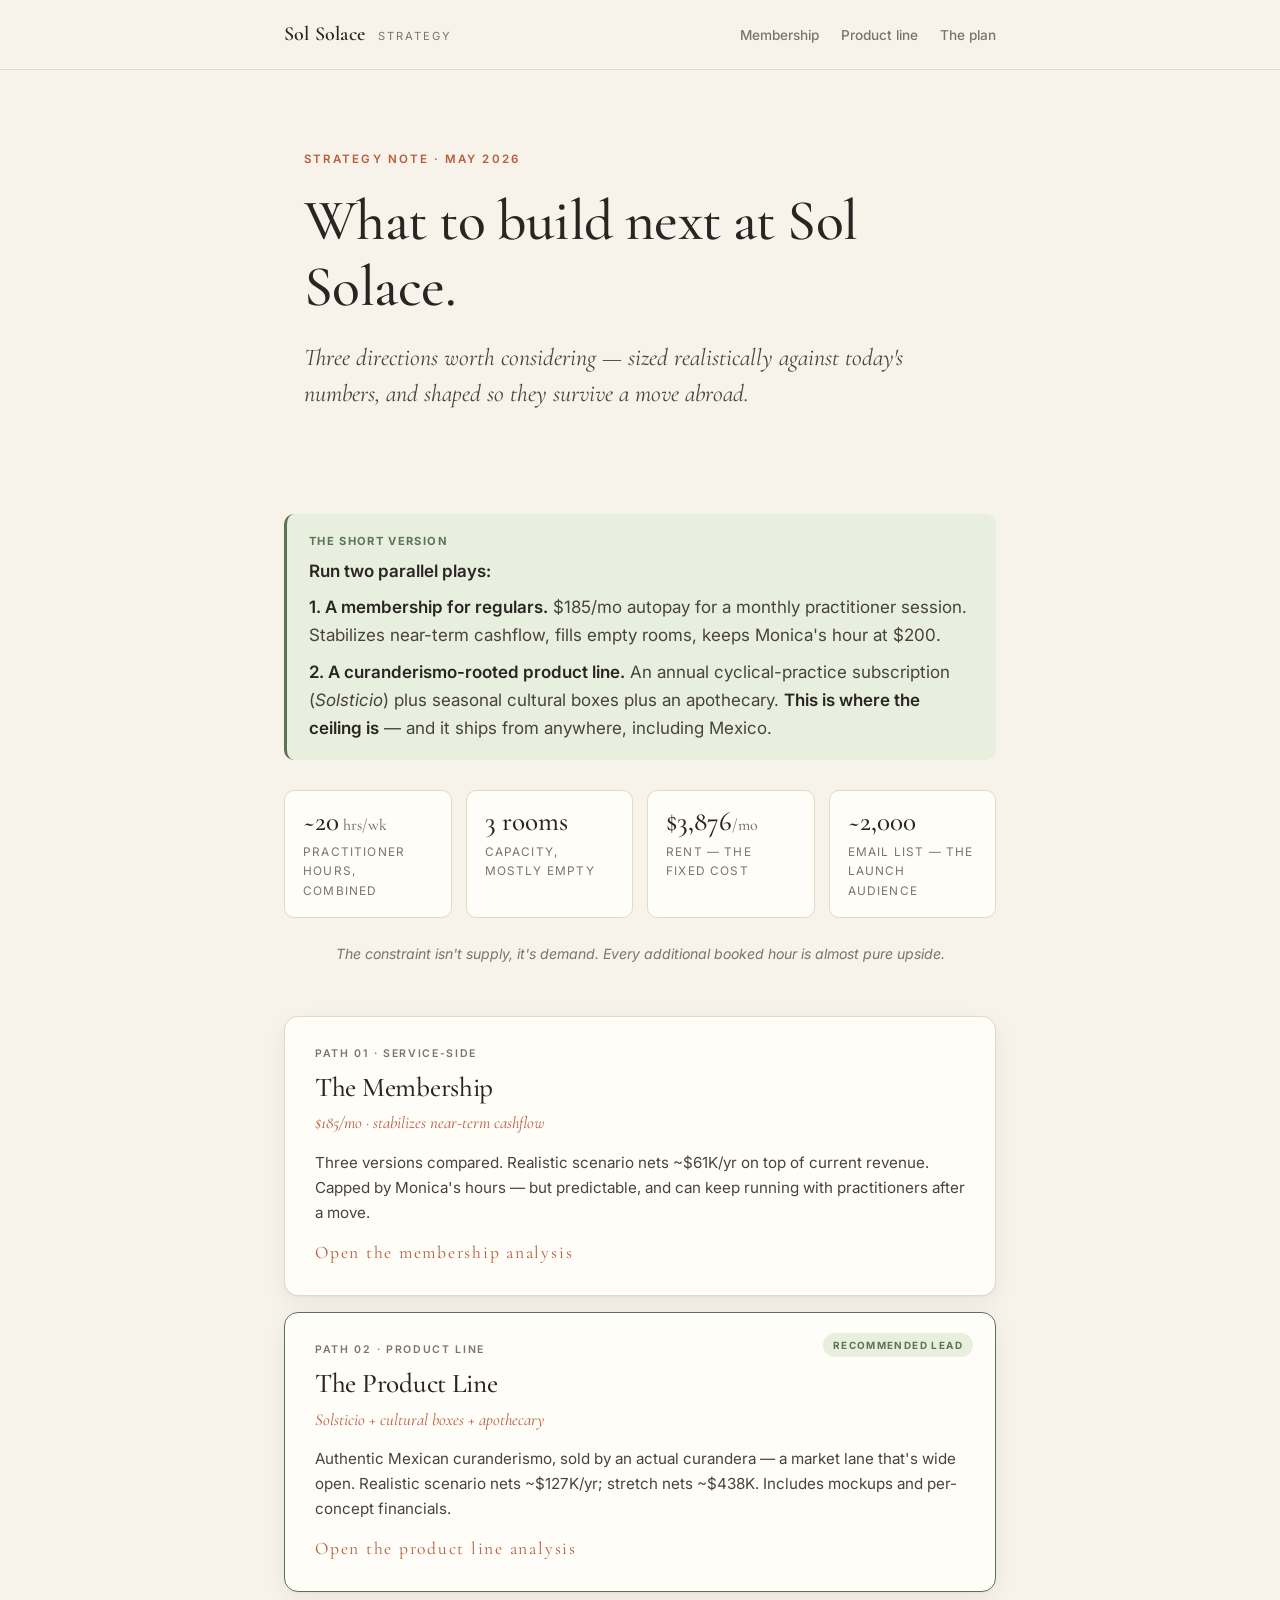
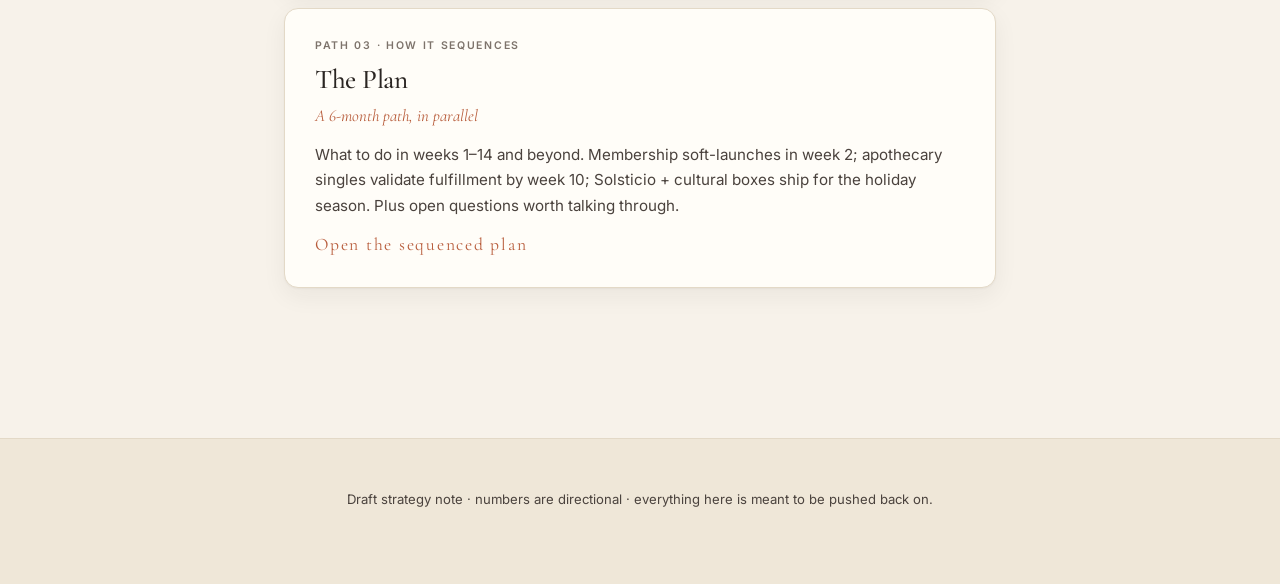
==== commit 5240ae87: "Restructure to multi-page site; remove Deb/Michelle references" ====
--- a/index.html
+++ b/index.html
@@ -3,1580 +3,97 @@
 <head>
 <meta charset="utf-8" />
 <meta name="viewport" content="width=device-width,initial-scale=1" />
-<title>Sol Solace — Subscription & Product Strategy</title>
-<meta name="description" content="A grounded look at membership and product ideas for Sol Solace — with realistic numbers and mockups." />
+<title>Sol Solace — What to Build Next</title>
+<meta name="description" content="A grounded look at three directions Sol Solace could grow." />
 <meta name="robots" content="noindex, nofollow" />
 <link rel="preconnect" href="https://fonts.googleapis.com">
 <link rel="preconnect" href="https://fonts.gstatic.com" crossorigin>
 <link href="https://fonts.googleapis.com/css2?family=Cormorant+Garamond:wght@400;500;600;700&family=Inter:wght@300;400;500;600;700&display=swap" rel="stylesheet">
-<style>
-  :root {
-    --cream: #f7f2ea;
-    --cream-2: #efe7d8;
-    --cream-3: #e8ddc7;
-    --ink: #2a2522;
-    --ink-soft: #4a423d;
-    --muted: #7d736b;
-    --line: #e3d9c7;
-    --line-soft: #ede4d2;
-    --sage: #5e7355;
-    --sage-soft: #e8efde;
-    --sage-deep: #45563f;
-    --terra: #b85d3c;
-    --terra-soft: #f4e1d6;
-    --terra-deep: #8a4429;
-    --gold: #b88a3e;
-    --gold-soft: #f4ead0;
-    --indigo: #3b3a52;
-    --paper: #fffdf8;
-    --shadow: 0 1px 2px rgba(42, 37, 34, 0.04), 0 8px 24px rgba(42, 37, 34, 0.06);
-    --shadow-lg: 0 2px 4px rgba(42, 37, 34, 0.05), 0 24px 60px rgba(42, 37, 34, 0.10);
-  }
-
-  * { box-sizing: border-box; }
-  html { scroll-behavior: smooth; }
-  body {
-    margin: 0;
-    background: var(--cream);
-    color: var(--ink);
-    font-family: 'Inter', system-ui, -apple-system, sans-serif;
-    font-size: 17px;
-    line-height: 1.65;
-    -webkit-font-smoothing: antialiased;
-  }
-
-  .wrap { max-width: 760px; margin: 0 auto; padding: 0 24px; }
-  .narrow { max-width: 680px; margin: 0 auto; padding: 0 24px; }
-  .wide { max-width: 920px; margin: 0 auto; padding: 0 24px; }
-
-  h1, h2, h3, h4 {
-    font-family: 'Cormorant Garamond', Georgia, serif;
-    font-weight: 500;
-    line-height: 1.2;
-    color: var(--ink);
-    letter-spacing: -0.01em;
-  }
-  h1 { font-size: clamp(2.2rem, 5vw, 3.4rem); margin: 0 0 1rem; font-weight: 500; }
-  h2 { font-size: clamp(1.6rem, 3.5vw, 2.2rem); margin: 0 0 0.75rem; }
-  h3 { font-size: 1.3rem; margin: 0 0 0.5rem; }
-  h4 { font-size: 1.1rem; margin: 0 0 0.4rem; font-family: 'Inter', sans-serif; font-weight: 600; letter-spacing: 0; }
-
-  p { margin: 0 0 1em; color: var(--ink-soft); }
-  strong { color: var(--ink); font-weight: 600; }
-  em { font-style: italic; }
-  a { color: var(--terra); text-decoration: none; border-bottom: 1px solid rgba(184, 93, 60, 0.3); }
-  a:hover { border-bottom-color: var(--terra); }
-
-  /* Hero */
-  header.hero {
-    padding: 80px 0 60px;
-    border-bottom: 1px solid var(--line);
-    background: linear-gradient(180deg, var(--cream-2) 0%, var(--cream) 100%);
-  }
-  .eyebrow {
-    font-family: 'Inter', sans-serif;
-    text-transform: uppercase;
-    letter-spacing: 0.18em;
-    font-size: 0.72rem;
-    color: var(--terra);
-    font-weight: 600;
-    margin-bottom: 1.2rem;
-  }
-  .lede {
-    font-family: 'Cormorant Garamond', serif;
-    font-size: clamp(1.25rem, 2.4vw, 1.5rem);
-    line-height: 1.5;
-    color: var(--ink-soft);
-    margin: 1.4rem 0 0;
-    font-style: italic;
-  }
-  .byline {
-    margin-top: 1.6rem;
-    font-size: 0.85rem;
-    color: var(--muted);
-    letter-spacing: 0.04em;
-  }
-
-  /* Section */
-  section { padding: 56px 0; border-bottom: 1px solid var(--line); }
-  section:last-of-type { border-bottom: none; }
-  section .section-num {
-    font-family: 'Cormorant Garamond', serif;
-    color: var(--terra);
-    font-size: 0.95rem;
-    letter-spacing: 0.08em;
-    margin-bottom: 0.5rem;
-    display: block;
-  }
-
-  /* TOC */
-  .toc {
-    background: var(--paper);
-    border: 1px solid var(--line);
-    border-radius: 12px;
-    padding: 20px 24px;
-    margin-top: 2.2rem;
-    box-shadow: var(--shadow);
-  }
-  .toc h4 {
-    font-family: 'Inter', sans-serif;
-    text-transform: uppercase;
-    letter-spacing: 0.14em;
-    font-size: 0.72rem;
-    color: var(--muted);
-    margin: 0 0 0.8rem;
-    font-weight: 600;
-  }
-  .toc ol { margin: 0; padding-left: 1.4rem; color: var(--ink-soft); }
-  .toc li { padding: 3px 0; font-size: 0.95rem; }
-  .toc a { color: var(--ink-soft); border-bottom: none; }
-  .toc a:hover { color: var(--terra); }
-
-  /* Cards & callouts */
-  .card {
-    background: var(--paper);
-    border: 1px solid var(--line);
-    border-radius: 12px;
-    padding: 22px 24px;
-    margin: 16px 0;
-    box-shadow: var(--shadow);
-  }
-  .card.tight { padding: 16px 20px; }
-  .card p:last-child { margin-bottom: 0; }
-
-  .callout {
-    border-radius: 10px;
-    padding: 18px 20px;
-    margin: 18px 0;
-    border-left: 3px solid;
-  }
-  .callout .label {
-    font-family: 'Inter', sans-serif;
-    text-transform: uppercase;
-    letter-spacing: 0.12em;
-    font-size: 0.7rem;
-    font-weight: 700;
-    margin-bottom: 0.3rem;
-    display: block;
-  }
-  .callout p { margin-bottom: 0.5em; }
-  .callout p:last-child { margin-bottom: 0; }
-  .callout.concern { background: var(--terra-soft); border-color: var(--terra); }
-  .callout.concern .label { color: var(--terra); }
-  .callout.good { background: var(--sage-soft); border-color: var(--sage); }
-  .callout.good .label { color: var(--sage); }
-  .callout.note { background: var(--gold-soft); border-color: var(--gold); }
-  .callout.note .label { color: var(--gold); }
-
-  /* Stats */
-  .stats {
-    display: grid;
-    grid-template-columns: repeat(auto-fit, minmax(180px, 1fr));
-    gap: 14px;
-    margin: 24px 0;
-  }
-  .stat {
-    background: var(--paper);
-    border: 1px solid var(--line);
-    border-radius: 10px;
-    padding: 18px 18px;
-  }
-  .stat .num {
-    font-family: 'Cormorant Garamond', serif;
-    font-size: 1.9rem;
-    color: var(--ink);
-    line-height: 1.1;
-    font-weight: 500;
-  }
-  .stat .num .small { font-size: 1.1rem; color: var(--muted); }
-  .stat .lbl {
-    font-size: 0.78rem;
-    color: var(--muted);
-    text-transform: uppercase;
-    letter-spacing: 0.1em;
-    margin-top: 6px;
-  }
-  .stat .sub { font-size: 0.85rem; color: var(--ink-soft); margin-top: 4px; line-height: 1.4; }
-
-  /* Model card */
-  .model {
-    background: var(--paper);
-    border: 1px solid var(--line);
-    border-radius: 14px;
-    padding: 26px 26px;
-    margin: 20px 0;
-    box-shadow: var(--shadow);
-    position: relative;
-  }
-  .model .tag {
-    position: absolute;
-    top: 22px;
-    right: 22px;
-    font-size: 0.7rem;
-    text-transform: uppercase;
-    letter-spacing: 0.12em;
-    color: var(--muted);
-    font-weight: 600;
-  }
-  .model h3 { color: var(--ink); margin-bottom: 0.2rem; }
-  .model .price {
-    font-family: 'Cormorant Garamond', serif;
-    color: var(--terra);
-    font-size: 1.2rem;
-    margin-bottom: 1rem;
-    font-style: italic;
-  }
-  .model .row {
-    display: grid;
-    grid-template-columns: 1fr 1fr;
-    gap: 16px;
-    margin: 14px 0 0;
-    padding-top: 14px;
-    border-top: 1px solid var(--line);
-  }
-  .model .row .col h4 {
-    font-size: 0.78rem;
-    text-transform: uppercase;
-    letter-spacing: 0.1em;
-    color: var(--muted);
-    margin-bottom: 6px;
-    font-weight: 600;
-  }
-  .model .row ul {
-    margin: 0;
-    padding-left: 1.1rem;
-    font-size: 0.95rem;
-    color: var(--ink-soft);
-  }
-  .model .row li { padding: 2px 0; }
-
-  /* Scenarios */
-  .scenario {
-    background: var(--paper);
-    border: 1px solid var(--line);
-    border-radius: 12px;
-    padding: 22px 24px;
-    margin: 16px 0;
-  }
-  .scenario h4 {
-    color: var(--ink);
-    margin-bottom: 0.4rem;
-  }
-  .scenario .math {
-    background: var(--cream-2);
-    border-radius: 8px;
-    padding: 14px 16px;
-    margin: 12px 0 0;
-    font-size: 0.92rem;
-    color: var(--ink-soft);
-    line-height: 1.7;
-  }
-  .scenario .math .line {
-    display: flex;
-    justify-content: space-between;
-    gap: 12px;
-  }
-  .scenario .math .line .val { color: var(--ink); font-weight: 500; white-space: nowrap; }
-  .scenario .math .line.total {
-    border-top: 1px solid var(--line);
-    margin-top: 8px;
-    padding-top: 8px;
-    font-weight: 600;
-  }
-  .scenario .math .line.total .val { color: var(--sage); font-weight: 700; }
-  .scenario .math .line.total.loss .val { color: var(--terra); }
-
-  /* Steps */
-  ol.steps { counter-reset: step; list-style: none; padding: 0; margin: 24px 0; }
-  ol.steps li {
-    counter-increment: step;
-    position: relative;
-    padding: 18px 20px 18px 64px;
-    background: var(--paper);
-    border: 1px solid var(--line);
-    border-radius: 10px;
-    margin: 12px 0;
-  }
-  ol.steps li::before {
-    content: counter(step);
-    position: absolute;
-    left: 18px;
-    top: 18px;
-    width: 32px;
-    height: 32px;
-    border-radius: 50%;
-    background: var(--terra);
-    color: white;
-    font-family: 'Cormorant Garamond', serif;
-    font-size: 1.1rem;
-    font-weight: 600;
-    display: flex;
-    align-items: center;
-    justify-content: center;
-  }
-  ol.steps li h4 { color: var(--ink); margin-bottom: 0.3rem; }
-  ol.steps li p { margin: 0; font-size: 0.95rem; }
-  ol.steps li .when {
-    font-size: 0.72rem;
-    text-transform: uppercase;
-    letter-spacing: 0.1em;
-    color: var(--sage);
-    font-weight: 600;
-    margin-bottom: 0.3rem;
-  }
-
-  /* Question list */
-  ul.qlist { padding: 0; list-style: none; margin: 16px 0; }
-  ul.qlist li {
-    padding: 14px 0 14px 30px;
-    border-top: 1px solid var(--line);
-    position: relative;
-    color: var(--ink-soft);
-  }
-  ul.qlist li:last-child { border-bottom: 1px solid var(--line); }
-  ul.qlist li::before {
-    content: "?";
-    position: absolute;
-    left: 0;
-    top: 13px;
-    color: var(--terra);
-    font-family: 'Cormorant Garamond', serif;
-    font-size: 1.3rem;
-    font-weight: 600;
-  }
-
-  /* Idea pills */
-  .ideas {
-    display: grid;
-    grid-template-columns: repeat(auto-fit, minmax(220px, 1fr));
-    gap: 12px;
-    margin: 18px 0;
-  }
-  .idea {
-    background: var(--paper);
-    border: 1px solid var(--line);
-    border-radius: 10px;
-    padding: 16px 18px;
-  }
-  .idea .price {
-    font-family: 'Cormorant Garamond', serif;
-    color: var(--sage);
-    font-size: 1rem;
-    font-style: italic;
-    margin-bottom: 4px;
-  }
-  .idea h4 { font-size: 1rem; margin-bottom: 4px; }
-  .idea p { font-size: 0.88rem; margin: 0; line-height: 1.5; }
-
-  /* Footer */
-  footer {
-    padding: 50px 0 60px;
-    text-align: center;
-    color: var(--muted);
-    font-size: 0.82rem;
-    background: var(--cream-2);
-  }
-  footer p { color: var(--muted); }
-
-  /* Small bits */
-  hr.soft { border: none; border-top: 1px solid var(--line); margin: 28px 0; }
-  .pill {
-    display: inline-block;
-    padding: 3px 10px;
-    border-radius: 20px;
-    font-size: 0.72rem;
-    background: var(--cream-2);
-    color: var(--ink-soft);
-    text-transform: uppercase;
-    letter-spacing: 0.08em;
-    font-weight: 600;
-  }
-  .pill.sage { background: var(--sage-soft); color: var(--sage); }
-  .pill.terra { background: var(--terra-soft); color: var(--terra); }
-  .pill.gold { background: var(--gold-soft); color: var(--gold); }
-
-  /* ============ PRODUCT SECTION ============ */
-  .product-section { background: linear-gradient(180deg, var(--cream) 0%, var(--cream-3) 50%, var(--cream) 100%); }
-
-  .arch-diagram {
-    background: var(--paper);
-    border: 1px solid var(--line);
-    border-radius: 14px;
-    padding: 26px;
-    margin: 24px 0;
-    box-shadow: var(--shadow);
-  }
-  .arch-tier {
-    padding: 14px 18px;
-    border-radius: 10px;
-    margin: 8px 0;
-    display: flex;
-    justify-content: space-between;
-    align-items: center;
-    gap: 16px;
-  }
-  .arch-tier .name {
-    font-family: 'Cormorant Garamond', serif;
-    font-size: 1.2rem;
-    color: var(--ink);
-    font-weight: 600;
-  }
-  .arch-tier .name small {
-    display: block;
-    font-family: 'Inter', sans-serif;
-    font-size: 0.78rem;
-    color: var(--muted);
-    font-weight: 400;
-    margin-top: 2px;
-  }
-  .arch-tier .price { font-family: 'Cormorant Garamond', serif; font-style: italic; white-space: nowrap; }
-  .arch-tier.t1 { background: linear-gradient(135deg, var(--indigo) 0%, var(--terra-deep) 100%); color: var(--paper); }
-  .arch-tier.t1 .name, .arch-tier.t1 .price { color: var(--paper); }
-  .arch-tier.t1 .name small { color: rgba(255,253,248,0.7); }
-  .arch-tier.t2 { background: var(--terra-soft); }
-  .arch-tier.t2 .price { color: var(--terra-deep); }
-  .arch-tier.t3 { background: var(--sage-soft); }
-  .arch-tier.t3 .price { color: var(--sage-deep); }
-  .arch-arrow {
-    text-align: center;
-    font-size: 1.2rem;
-    color: var(--muted);
-    line-height: 0.6;
-    padding: 2px 0;
-  }
-
-  /* ============ MOCKUPS ============ */
-  .mockup-frame {
-    margin: 30px 0;
-    position: relative;
-  }
-  .mockup-frame .mockup-label {
-    position: absolute;
-    top: -10px;
-    left: 16px;
-    background: var(--ink);
-    color: var(--cream);
-    padding: 3px 10px;
-    border-radius: 12px;
-    font-size: 0.65rem;
-    letter-spacing: 0.14em;
-    text-transform: uppercase;
-    font-weight: 600;
-    z-index: 2;
-  }
-
-  /* Solsticio hero mockup */
-  .solsticio {
-    background: linear-gradient(160deg, #2a2841 0%, #4a3a3a 35%, #8a4a35 75%, #c97548 100%);
-    border-radius: 16px;
-    padding: 48px 36px;
-    color: var(--cream);
-    box-shadow: var(--shadow-lg);
-    position: relative;
-    overflow: hidden;
-  }
-  .solsticio::before {
-    content: "";
-    position: absolute;
-    top: -80px;
-    right: -80px;
-    width: 280px;
-    height: 280px;
-    border-radius: 50%;
-    background: radial-gradient(circle, rgba(244, 234, 208, 0.18) 0%, transparent 70%);
-    pointer-events: none;
-  }
-  .solsticio::after {
-    content: "";
-    position: absolute;
-    bottom: -100px;
-    left: -60px;
-    width: 240px;
-    height: 240px;
-    border-radius: 50%;
-    background: radial-gradient(circle, rgba(184, 138, 62, 0.22) 0%, transparent 70%);
-    pointer-events: none;
-  }
-  .solsticio .inner { position: relative; z-index: 1; }
-  .solsticio .brand {
-    font-family: 'Inter', sans-serif;
-    font-size: 0.7rem;
-    letter-spacing: 0.3em;
-    text-transform: uppercase;
-    color: var(--gold-soft);
-    margin-bottom: 1rem;
-    opacity: 0.85;
-  }
-  .solsticio h3.title {
-    font-family: 'Cormorant Garamond', serif;
-    font-size: 2.6rem;
-    line-height: 1.05;
-    font-weight: 500;
-    color: var(--cream);
-    margin: 0 0 0.4rem;
-    letter-spacing: -0.02em;
-  }
-  .solsticio .title em { color: var(--gold-soft); font-style: italic; font-weight: 400; }
-  .solsticio .tagline {
-    font-family: 'Cormorant Garamond', serif;
-    font-style: italic;
-    font-size: 1.2rem;
-    color: rgba(247, 242, 234, 0.85);
-    margin-bottom: 1.8rem;
-    max-width: 90%;
-  }
-  .solsticio .pillars {
-    display: grid;
-    grid-template-columns: repeat(4, 1fr);
-    gap: 12px;
-    margin: 1.5rem 0 2rem;
-    padding: 18px 0;
-    border-top: 1px solid rgba(247, 242, 234, 0.2);
-    border-bottom: 1px solid rgba(247, 242, 234, 0.2);
-  }
-  .solsticio .pillar { text-align: center; }
-  .solsticio .pillar .glyph {
-    font-family: 'Cormorant Garamond', serif;
-    font-size: 1.8rem;
-    color: var(--gold-soft);
-    line-height: 1;
-    margin-bottom: 0.3rem;
-  }
-  .solsticio .pillar .lbl {
-    font-size: 0.68rem;
-    letter-spacing: 0.18em;
-    text-transform: uppercase;
-    color: rgba(247, 242, 234, 0.75);
-  }
-  .solsticio .price-row {
-    display: grid;
-    grid-template-columns: 1fr 1fr;
-    gap: 16px;
-    margin-bottom: 1.6rem;
-  }
-  .solsticio .tier-box {
-    background: rgba(247, 242, 234, 0.08);
-    border: 1px solid rgba(247, 242, 234, 0.18);
-    border-radius: 10px;
-    padding: 14px 16px;
-  }
-  .solsticio .tier-box .tier-name {
-    font-size: 0.7rem;
-    letter-spacing: 0.16em;
-    text-transform: uppercase;
-    color: var(--gold-soft);
-    margin-bottom: 4px;
-    font-weight: 600;
-  }
-  .solsticio .tier-box .tier-price {
-    font-family: 'Cormorant Garamond', serif;
-    font-size: 1.6rem;
-    color: var(--cream);
-    line-height: 1;
-  }
-  .solsticio .tier-box .tier-sub {
-    font-size: 0.78rem;
-    color: rgba(247, 242, 234, 0.65);
-    margin-top: 4px;
-  }
-  .solsticio .cta {
-    display: inline-block;
-    background: var(--cream);
-    color: var(--terra-deep);
-    padding: 14px 30px;
-    border-radius: 30px;
-    font-size: 0.82rem;
-    letter-spacing: 0.16em;
-    text-transform: uppercase;
-    font-weight: 600;
-    border: none;
-  }
-  .solsticio .ann {
-    font-size: 0.78rem;
-    color: rgba(247, 242, 234, 0.65);
-    margin-left: 14px;
-    font-style: italic;
-  }
-
-  /* Posadas product mockup */
-  .posadas-card {
-    background: var(--paper);
-    border: 1px solid var(--line);
-    border-radius: 14px;
-    overflow: hidden;
-    box-shadow: var(--shadow-lg);
-    display: grid;
-    grid-template-columns: 1fr 1.1fr;
-  }
-  .posadas-img {
-    background:
-      radial-gradient(circle at 35% 60%, rgba(232, 191, 138, 0.5) 0%, transparent 45%),
-      radial-gradient(circle at 70% 40%, rgba(184, 93, 60, 0.35) 0%, transparent 40%),
-      linear-gradient(165deg, #3a2e2a 0%, #5a3a2a 50%, #8a5a3a 100%);
-    min-height: 360px;
-    position: relative;
-    display: flex;
-    align-items: flex-end;
-    padding: 20px;
-  }
-  .posadas-img::before {
-    content: "";
-    position: absolute;
-    top: 45%;
-    left: 45%;
-    width: 12px;
-    height: 32px;
-    border-radius: 50% 50% 50% 50% / 30% 30% 70% 70%;
-    background: radial-gradient(ellipse at center, #fff5d0 0%, #f4ca6a 50%, #d88f3a 100%);
-    box-shadow: 0 0 20px rgba(255, 200, 100, 0.6);
-    opacity: 0.85;
-  }
-  .posadas-img .img-tag {
-    font-size: 0.65rem;
-    color: rgba(247, 242, 234, 0.55);
-    letter-spacing: 0.16em;
-    text-transform: uppercase;
-    position: relative;
-    z-index: 1;
-  }
-  .posadas-detail { padding: 32px 32px 28px; }
-  .posadas-detail .crumb {
-    font-size: 0.7rem;
-    letter-spacing: 0.18em;
-    text-transform: uppercase;
-    color: var(--muted);
-    margin-bottom: 0.8rem;
-  }
-  .posadas-detail h3 {
-    font-family: 'Cormorant Garamond', serif;
-    font-size: 1.9rem;
-    color: var(--ink);
-    line-height: 1.1;
-    font-weight: 500;
-    margin: 0 0 0.4rem;
-  }
-  .posadas-detail .subtitle {
-    font-family: 'Cormorant Garamond', serif;
-    font-style: italic;
-    color: var(--terra);
-    margin-bottom: 1rem;
-    font-size: 1rem;
-  }
-  .posadas-detail .desc { font-size: 0.92rem; color: var(--ink-soft); margin-bottom: 1.2rem; }
-  .posadas-detail .includes {
-    background: var(--cream-2);
-    border-radius: 8px;
-    padding: 12px 14px;
-    margin-bottom: 1.2rem;
-  }
-  .posadas-detail .includes .lbl {
-    font-size: 0.66rem;
-    letter-spacing: 0.16em;
-    text-transform: uppercase;
-    color: var(--muted);
-    margin-bottom: 6px;
-    font-weight: 600;
-  }
-  .posadas-detail .includes ul { margin: 0; padding-left: 1.1rem; font-size: 0.86rem; color: var(--ink-soft); }
-  .posadas-detail .includes li { padding: 1px 0; }
-  .posadas-detail .price-and-cta {
-    display: flex;
-    align-items: center;
-    justify-content: space-between;
-    gap: 14px;
-  }
-  .posadas-detail .p-price {
-    font-family: 'Cormorant Garamond', serif;
-    font-size: 1.8rem;
-    color: var(--ink);
-  }
-  .posadas-detail .p-price small { color: var(--muted); font-size: 0.85rem; font-style: italic; margin-left: 6px; }
-  .posadas-detail .add-btn {
-    background: var(--ink);
-    color: var(--cream);
-    padding: 12px 24px;
-    border-radius: 30px;
-    font-size: 0.76rem;
-    letter-spacing: 0.16em;
-    text-transform: uppercase;
-    font-weight: 600;
-  }
-
-  /* Apothecary grid mockup */
-  .shop-mockup {
-    background: var(--paper);
-    border: 1px solid var(--line);
-    border-radius: 14px;
-    padding: 26px 28px 32px;
-    box-shadow: var(--shadow-lg);
-  }
-  .shop-header {
-    display: flex;
-    justify-content: space-between;
-    align-items: flex-end;
-    margin-bottom: 24px;
-    padding-bottom: 18px;
-    border-bottom: 1px solid var(--line);
-  }
-  .shop-header .nav-crumb {
-    font-size: 0.7rem;
-    letter-spacing: 0.18em;
-    text-transform: uppercase;
-    color: var(--muted);
-    margin-bottom: 0.4rem;
-  }
-  .shop-header h3 {
-    font-family: 'Cormorant Garamond', serif;
-    font-size: 1.8rem;
-    margin: 0;
-    color: var(--ink);
-    font-weight: 500;
-  }
-  .shop-header .filter {
-    font-size: 0.78rem;
-    color: var(--muted);
-    font-style: italic;
-  }
-  .shop-grid {
-    display: grid;
-    grid-template-columns: repeat(4, 1fr);
-    gap: 16px;
-  }
-  .shop-item {
-    background: var(--paper);
-  }
-  .shop-item .item-img {
-    aspect-ratio: 1 / 1.15;
-    border-radius: 8px;
-    margin-bottom: 10px;
-    position: relative;
-  }
-  .shop-item.it1 .item-img { background: linear-gradient(160deg, #d8c79c 0%, #b88a3e 100%); }
-  .shop-item.it2 .item-img { background: linear-gradient(160deg, #3a2e2a 0%, #6a4a3a 100%); }
-  .shop-item.it3 .item-img { background: linear-gradient(160deg, #b5c4a3 0%, #5e7355 100%); }
-  .shop-item.it4 .item-img { background: linear-gradient(160deg, #e8d5c1 0%, #b85d3c 100%); }
-  .shop-item .item-name {
-    font-family: 'Cormorant Garamond', serif;
-    font-size: 1.05rem;
-    color: var(--ink);
-    line-height: 1.2;
-    margin-bottom: 2px;
-  }
-  .shop-item .item-meta {
-    font-size: 0.72rem;
-    color: var(--muted);
-    font-style: italic;
-    margin-bottom: 4px;
-  }
-  .shop-item .item-price {
-    font-family: 'Cormorant Garamond', serif;
-    color: var(--terra);
-    font-size: 0.92rem;
-    font-weight: 600;
-  }
-
-  /* Financials table */
-  .fin-table {
-    background: var(--paper);
-    border: 1px solid var(--line);
-    border-radius: 12px;
-    overflow: hidden;
-    margin: 16px 0;
-  }
-  .fin-table .ft-head {
-    display: grid;
-    grid-template-columns: 2.4fr 1fr 1fr 1fr;
-    padding: 12px 18px;
-    background: var(--cream-2);
-    font-size: 0.7rem;
-    letter-spacing: 0.14em;
-    text-transform: uppercase;
-    color: var(--muted);
-    font-weight: 600;
-    border-bottom: 1px solid var(--line);
-  }
-  .fin-table .ft-row {
-    display: grid;
-    grid-template-columns: 2.4fr 1fr 1fr 1fr;
-    padding: 14px 18px;
-    border-bottom: 1px solid var(--line-soft);
-    align-items: baseline;
-    font-size: 0.9rem;
-  }
-  .fin-table .ft-row:last-child { border-bottom: none; }
-  .fin-table .ft-row.bold { font-weight: 600; background: var(--cream); }
-  .fin-table .ft-row.bold .val { color: var(--sage); }
-  .fin-table .ft-row .label-cell { color: var(--ink-soft); }
-  .fin-table .ft-row .label-cell strong { color: var(--ink); display: block; font-size: 0.95rem; }
-  .fin-table .ft-row .label-cell .sub { font-size: 0.78rem; color: var(--muted); font-style: italic; margin-top: 2px; }
-  .fin-table .ft-row .val { color: var(--ink); font-weight: 500; }
-
-  /* Cautions list */
-  ul.caution-list { padding: 0; list-style: none; margin: 16px 0; }
-  ul.caution-list li {
-    padding: 12px 16px 12px 36px;
-    margin: 8px 0;
-    background: var(--paper);
-    border: 1px solid var(--line);
-    border-radius: 8px;
-    position: relative;
-    font-size: 0.93rem;
-    color: var(--ink-soft);
-  }
-  ul.caution-list li::before {
-    content: "!";
-    position: absolute;
-    left: 14px;
-    top: 13px;
-    width: 16px;
-    height: 16px;
-    border-radius: 50%;
-    background: var(--gold);
-    color: var(--paper);
-    font-size: 0.7rem;
-    font-weight: 700;
-    display: flex;
-    align-items: center;
-    justify-content: center;
-  }
-  ul.caution-list li strong { display: block; color: var(--ink); margin-bottom: 2px; }
-
-  @media (max-width: 700px) {
-    body { font-size: 16px; }
-    section { padding: 44px 0; }
-    .model .row { grid-template-columns: 1fr; }
-    .model .tag { position: static; display: inline-block; margin-bottom: 8px; }
-    ol.steps li { padding: 16px 18px 16px 58px; }
-    .posadas-card { grid-template-columns: 1fr; }
-    .posadas-img { min-height: 240px; }
-    .shop-grid { grid-template-columns: repeat(2, 1fr); }
-    .solsticio { padding: 36px 24px; }
-    .solsticio h3.title { font-size: 2.1rem; }
-    .solsticio .pillars { grid-template-columns: repeat(2, 1fr); }
-    .solsticio .price-row { grid-template-columns: 1fr; }
-    .fin-table .ft-head, .fin-table .ft-row { grid-template-columns: 1.6fr 1fr 1fr 1fr; padding: 12px 14px; font-size: 0.82rem; }
-  }
-</style>
+<link rel="stylesheet" href="styles.css">
 </head>
 <body>
 
+<nav class="topnav">
+  <div class="nav-row">
+    <a href="index.html" class="nav-brand">Sol Solace <small>Strategy</small></a>
+    <ul class="nav-links">
+      <li><a href="membership.html">Membership</a></li>
+      <li><a href="products.html">Product line</a></li>
+      <li><a href="plan.html">The plan</a></li>
+    </ul>
+  </div>
+</nav>
+
 <header class="hero">
   <div class="wrap">
-    <div class="eyebrow">Sol Solace — Strategy Note</div>
-    <h1>Subscriptions, products, and what's actually worth building</h1>
-    <p class="lede">A grounded look at three directions Sol Solace could grow — a membership for regulars, a curanderismo-rooted product line, and the smaller services that fill the gap between them.</p>
-    <div class="byline">For Monica · prepared by Doug · May 2026 · draft for discussion with Deb</div>
-
-    <nav class="toc">
-      <h4>What's in here</h4>
-      <ol>
-        <li><a href="#tldr">The short version</a></li>
-        <li><a href="#state">Where the business actually is</a></li>
-        <li><a href="#reframe">The real question</a></li>
-        <li><a href="#concerns">Honest concerns with the original idea</a></li>
-        <li><a href="#models">Three versions of a membership</a></li>
-        <li><a href="#math">Membership pricing scenarios</a></li>
-        <li><a href="#products"><strong>The bigger opportunity — a product line</strong></a></li>
-        <li><a href="#smaller">Smaller-ticket service ideas</a></li>
-        <li><a href="#plan">What I'd actually do</a></li>
-        <li><a href="#questions">Open questions for us</a></li>
-      </ol>
-    </nav>
+    <div class="eyebrow">Strategy note · May 2026</div>
+    <h1>What to build next at Sol Solace.</h1>
+    <p class="lede">Three directions worth considering — sized realistically against today's numbers, and shaped so they survive a move abroad.</p>
   </div>
 </header>
 
-<section id="tldr">
-  <div class="narrow">
-    <span class="section-num">01 — The short version</span>
-    <h2>Two parallel plays — one stabilizes, one scales.</h2>
-    <p>The subscription instinct is right — but on its own, the math is modest. The much bigger opportunity hiding inside this conversation is a <strong>curanderismo-rooted product line</strong>, anchored by a solstice/equinox-themed annual ritual subscription. That's the move that <em>actually</em> survives — and benefits from — a move to Mexico.</p>
-
+<section style="padding-top: 20px;">
+  <div class="wrap">
     <div class="callout good">
-      <span class="label">Recommendation</span>
-      <p><strong>Run two parallel plays.</strong></p>
-      <p><strong>(1) Launch a "Sol Solace Circle" membership</strong> (~$185/mo, autopay for one 60-min session with any practitioner, small loyalty perks). Pair it with an optional <strong>Community tier</strong> for group offerings ($75/mo). This stabilizes near-term cashflow and tests demand with the existing list.</p>
-      <p><strong>(2) Build a product line</strong> — headlined by <strong>Solsticio</strong>, an annual cyclical-practice subscription with a keepsake calendar object and seasonal refills. Add limited-edition cultural boxes (Posadas, Día de los Muertos) and a standalone apothecary line. <em>This is where the ceiling is, and where the move-abroad fit is cleanest.</em></p>
+      <span class="label">The short version</span>
+      <p style="margin: 0 0 0.5em;"><strong>Run two parallel plays:</strong></p>
+      <p style="margin: 0 0 0.5em;"><strong>1. A membership for regulars.</strong> $185/mo autopay for a monthly practitioner session. Stabilizes near-term cashflow, fills empty rooms, keeps Monica's hour at $200.</p>
+      <p style="margin: 0;"><strong>2. A curanderismo-rooted product line.</strong> An annual cyclical-practice subscription (<em>Solsticio</em>) plus seasonal cultural boxes plus an apothecary. <strong>This is where the ceiling is</strong> — and it ships from anywhere, including Mexico.</p>
     </div>
 
-    <p style="font-size: 0.92rem; color: var(--muted); margin-top: 1.4rem;">The rest of this page shows the math, alternatives, and a sequenced plan you can start this month.</p>
-  </div>
-</section>
-
-<section id="state">
-  <div class="narrow">
-    <span class="section-num">02 — Reality check</span>
-    <h2>Where Sol Solace actually is right now</h2>
-    <p>Numbers below combine 2024 books with what came out of the Feb 12 meeting and what Monica laid out in the more recent brainstorm. Treat as <em>directional</em> — bookkeeping with Deb is being rebuilt — but accurate enough to decide on a direction. Practitioner rates are now $200/hr across the board (Monica's plan); 50/50 split means $100/hr to the studio.</p>
-
-    <div class="stats">
+    <div class="stats" style="margin-top: 30px;">
       <div class="stat">
-        <div class="num">$157.8K</div>
-        <div class="lbl">2024 gross revenue</div>
-        <div class="sub">Step up expected for 2025/26 as Monica's hours rise + the rate increase lands.</div>
+        <div class="num">~20<span class="small"> hrs/wk</span></div>
+        <div class="lbl">Practitioner hours, combined</div>
       </div>
       <div class="stat">
-        <div class="num">$8.5K</div>
-        <div class="lbl">2024 profit</div>
-        <div class="sub">~5% margin. Very thin. Rent ate ~29% of revenue.</div>
+        <div class="num">3 rooms</div>
+        <div class="lbl">Capacity, mostly empty</div>
       </div>
       <div class="stat">
         <div class="num">$3,876<span class="small">/mo</span></div>
-        <div class="lbl">Studio rent</div>
-        <div class="sub">The fixed cost everything else has to clear.</div>
+        <div class="lbl">Rent — the fixed cost</div>
       </div>
       <div class="stat">
-        <div class="num">3 rooms</div>
-        <div class="lbl">Physical capacity</div>
-        <div class="sub">Morning to night = roughly 150+ practitioner-hours/wk possible.</div>
-      </div>
-      <div class="stat">
-        <div class="num">~20 hrs<span class="small">/wk</span></div>
-        <div class="lbl">Practitioner hours <em>combined</em></div>
-        <div class="sub">Across all 3 bodyworkers + tarot reader + apprentice. Rooms mostly empty.</div>
-      </div>
-      <div class="stat">
-        <div class="num">$8K<span class="small">/mo</span></div>
-        <div class="lbl">Studio cut from practitioners</div>
-        <div class="sub">20 hrs/wk at $200/hr, 50/50 split = $100/hr to studio.</div>
+        <div class="num">~2,000</div>
+        <div class="lbl">Email list — the launch audience</div>
       </div>
     </div>
+    <p style="font-size: 0.88rem; color: var(--muted); font-style: italic; text-align: center; margin-top: 6px;">The constraint isn't supply, it's demand. Every additional booked hour is almost pure upside.</p>
 
-    <div class="callout note">
-      <span class="label">What this means</span>
-      <p><strong>The constraint isn't supply, it's demand.</strong> You have 3 rooms and 5 people who can work in them, and most hours are empty. That changes the membership math significantly: <em>every additional booked hour from a member is almost pure upside</em>, because the room and practitioner are already there.</p>
+    <div class="paths" style="margin-top: 50px;">
+
+      <a class="path" href="membership.html">
+        <div class="path-tag">Path 01 · Service-side</div>
+        <h3>The Membership</h3>
+        <div class="path-sub">$185/mo · stabilizes near-term cashflow</div>
+        <p>Three versions compared. Realistic scenario nets ~$61K/yr on top of current revenue. Capped by Monica's hours — but predictable, and can keep running with practitioners after a move.</p>
+        <div class="path-arrow">Open the membership analysis</div>
+      </a>
+
+      <a class="path recommended" href="products.html">
+        <div class="path-tag">Path 02 · Product line</div>
+        <h3>The Product Line</h3>
+        <div class="path-sub">Solsticio + cultural boxes + apothecary</div>
+        <p>Authentic Mexican curanderismo, sold by an actual curandera — a market lane that's wide open. Realistic scenario nets ~$127K/yr; stretch nets ~$438K. Includes mockups and per-concept financials.</p>
+        <div class="path-arrow">Open the product line analysis</div>
+      </a>
+
+      <a class="path" href="plan.html">
+        <div class="path-tag">Path 03 · How it sequences</div>
+        <h3>The Plan</h3>
+        <div class="path-sub">A 6-month path, in parallel</div>
+        <p>What to do in weeks 1–14 and beyond. Membership soft-launches in week 2; apothecary singles validate fulfillment by week 10; Solsticio + cultural boxes ship for the holiday season. Plus open questions worth talking through.</p>
+        <div class="path-arrow">Open the sequenced plan</div>
+      </a>
+
     </div>
-  </div>
-</section>
-
-<section id="reframe">
-  <div class="narrow">
-    <span class="section-num">03 — The real question</span>
-    <h2>What are we actually trying to solve?</h2>
-    <p>The brainstorm started with: "clients are losing jobs — should we lower prices via a subscription?" That's one framing. But after the finance meeting and looking at the numbers, there are really <strong>three</strong> separate problems tangled together — and they want different solutions:</p>
-
-    <div class="card">
-      <h4>1. Short-term — fill the empty rooms</h4>
-      <p style="margin: 0;">Practitioners are doing ~20 combined hours/week. There's room for 2–3× that without hiring anyone new. A <strong>membership</strong> that drives regular bookings to practitioners is the cleanest fix.</p>
-    </div>
-    <div class="card">
-      <h4>2. Medium-term — retain clients in a soft economy</h4>
-      <p style="margin: 0;">Some clients can't justify $200 every visit right now. They need either a lower-ticket entry point (community offerings, products) or a commitment device that makes regular care feel manageable (autopay membership). <em>Not</em> the same as discounting Monica's hour.</p>
-    </div>
-    <div class="card">
-      <h4>3. Long-term — what survives the move to Mexico</h4>
-      <p style="margin: 0;">Any subscription or product you build now has to either (a) keep running with the existing practitioners once you're not on-site, (b) follow you to Mexico (workshops, teaching, retreats), or (c) ship from anywhere — which is where a <strong>product line</strong> shines. Michelle's bigger point — Monica's highest-value work is teaching/retreats/her own brand, not middle-management — also applies here. Don't build something that <em>requires</em> Monica to be in the studio.</p>
-    </div>
-
-    <p style="margin-top: 1.4rem;">The membership idea addresses (1) and (2) but is structurally tied to the studio. The product line addresses (2) and (3) and has the highest ceiling. Best answer: <strong>do both, sequenced.</strong></p>
-  </div>
-</section>
-
-<section id="concerns">
-  <div class="narrow">
-    <span class="section-num">04 — Pushing back</span>
-    <h2>Concerns with the original framing</h2>
-    <p>Worth saying out loud before we design around them:</p>
-
-    <div class="callout concern">
-      <span class="label">Concern 1 · Pricing anchor</span>
-      <p><strong>"$150/mo for what's normally $200" trains clients to expect a discount.</strong> Once you anchor the price down, raising it back later feels like a hike, not a return to normal. The fix: bundle <em>added value</em> instead of a lower headline price, and keep the discount modest (~7–10%).</p>
-    </div>
-
-    <div class="callout concern">
-      <span class="label">Concern 2 · Cashflow vs affordability</span>
-      <p><strong>Clients who can't afford $200 occasionally usually can't afford $185 every month either.</strong> Recurring billing is often <em>harder</em> on a tight budget than occasional splurges. The subscription helps the <em>studio's</em> cashflow predictability — but it may not actually rescue the clients losing their jobs. That's a different intervention (sliding scale awareness, products at lower price points, gift cards).</p>
-    </div>
-
-    <div class="callout concern">
-      <span class="label">Concern 3 · Practitioner economics at $200/hr</span>
-      <p><strong>Practitioners are on a 50/50 split of $200/hr.</strong> If the membership is $185/mo for one session, someone has to absorb the $15. Cleanest: studio absorbs it as a retention investment — practitioner still gets their full $100, studio's cut shrinks to $85 per used session. Worth deciding upfront and putting in writing with practitioners.</p>
-    </div>
-
-    <div class="callout concern">
-      <span class="label">Concern 4 · The sliding-scale clue</span>
-      <p><strong>You already offer sliding-scale 30-min sessions and clients aren't using them.</strong> If price was the barrier, sliding scale would be packed. It probably isn't packed because (a) people don't know about it, (b) there's stigma in asking, or (c) the format isn't what they want. A subscription has the same potential failure modes if positioning and communication aren't intentional.</p>
-    </div>
-
-    <div class="callout concern">
-      <span class="label">Concern 5 · Move-abroad mismatch</span>
-      <p><strong>A subscription you sell in 2026 implicitly promises continuity in 2027.</strong> If you're moving in 12–18 months, you owe members a clean answer up front: does the membership survive without Monica in the studio? Run with practitioners only? Convert to digital? Refund and wind down? Pick before you sell. <em>This is one of the reasons the product line below matters more — it has no such tether.</em></p>
-    </div>
-  </div>
-</section>
-
-<section id="models">
-  <div class="narrow">
-    <span class="section-num">05 — Three versions of a membership</span>
-    <h2>Service-side options worth considering</h2>
-    <p>Three structures, ordered roughly by how much they protect the premium positioning. Pick one — or layer two if you want both a "regular care" tier and a "community" tier.</p>
-
-    <div class="model">
-      <span class="tag">Recommended</span>
-      <h3>A. Sol Solace Circle — Practitioner Autopay</h3>
-      <div class="price">$185/month · with any practitioner (not Monica)</div>
-      <p>One 60-min session per month with one of the practitioners, billed automatically. Small loyalty perks — 10% off retail, free monthly community sound bath, priority booking. Session rolls over up to 2 months so missing one isn't a loss.</p>
-      <div class="row">
-        <div class="col">
-          <h4>What it does</h4>
-          <ul>
-            <li>Fills practitioner hours (the underused capacity)</li>
-            <li>Predictable monthly revenue</li>
-            <li>Keeps Monica's $200 rate fully intact</li>
-            <li>Survives a move — practitioners can keep running it</li>
-          </ul>
-        </div>
-        <div class="col">
-          <h4>Tradeoffs</h4>
-          <ul>
-            <li>Modest revenue per member; small $15 discount the studio absorbs</li>
-            <li>Needs practitioner buy-in on rollover policy</li>
-            <li>Requires clear differentiation from Monica's tier</li>
-          </ul>
-        </div>
-      </div>
-    </div>
-
-    <div class="model">
-      <span class="tag">Higher upside, more risk</span>
-      <h3>B. Sanctuary Tier — Premium Bundle</h3>
-      <div class="price">$295–350/month · with Monica or senior practitioner</div>
-      <p>For top 15–25 clients. Includes one 90-min session/month with Monica or a senior practitioner, plus a quarterly add-on (limpia, sound bath, tarot reading with Tivra), plus 15% off everything else. <em>Costs more</em> than booking ad-hoc — the value is in priority, relationship, and curated extras, not a discount.</p>
-      <div class="row">
-        <div class="col">
-          <h4>What it does</h4>
-          <ul>
-            <li>Premium <em>positioning</em> — exclusivity, not discount</li>
-            <li>Locks in deep relationships with best clients</li>
-            <li>High revenue per member ($3.5K–4K/yr each)</li>
-          </ul>
-        </div>
-        <div class="col">
-          <h4>Tradeoffs</h4>
-          <ul>
-            <li>Demands Monica's time — opposite of "less middle-management" advice</li>
-            <li>Doesn't help cost-strapped clients</li>
-            <li>Hard to fulfill once moved unless replaced with retreats/virtual</li>
-          </ul>
-        </div>
-      </div>
-    </div>
-
-    <div class="model">
-      <span class="tag">Complement, not replacement</span>
-      <h3>C. Community Circle — Group Offerings</h3>
-      <div class="price">$60–85/month · group sessions only, no 1:1</div>
-      <p>Unlimited (or 2/mo) group offerings: sound baths, breath work, herb circles, group limpia ceremonies. 8–12 per session. Lower price point creates an entry that doesn't compete with the $200 hour. Builds community and a top-of-funnel for higher-ticket products and services.</p>
-      <div class="row">
-        <div class="col">
-          <h4>What it does</h4>
-          <ul>
-            <li>Captures clients who can't afford 1:1 right now</li>
-            <li>Margins are great — one practitioner, many people</li>
-            <li>Builds the community/teaching muscle Monica wants for retreats</li>
-            <li>Doesn't dilute any individual session price</li>
-          </ul>
-        </div>
-        <div class="col">
-          <h4>Tradeoffs</h4>
-          <ul>
-            <li>Requires scheduling 2–4 group offerings/month</li>
-            <li>Needs a practitioner who likes leading groups</li>
-            <li>Different audience than 1:1 clients — marketing lift</li>
-          </ul>
-        </div>
-      </div>
-    </div>
-
-    <hr class="soft" />
-    <div class="callout good">
-      <span class="label">My pick</span>
-      <p><strong>A + C, layered.</strong> Circle ($185) for regulars who want predictable 1:1 care. Community ($75) for people who want connection at a lower price. Skip Sanctuary (B) for now — it pulls Monica deeper into hours that her teaching/retreat ambition wants her out of.</p>
-    </div>
-  </div>
-</section>
-
-<section id="math">
-  <div class="narrow">
-    <span class="section-num">06 — Membership math</span>
-    <h2>What the service-side numbers could look like</h2>
-    <p>All numbers below assume practitioner sessions only (no Monica's time), 50/50 split, $200/hr rate, studio absorbs the $15 membership discount per used session.</p>
-
-    <div class="scenario">
-      <h4>Conservative — 20 founding Circle members</h4>
-      <p>Launch quietly to email list; 20 existing regulars sign up. Most would have come anyway.</p>
-      <div class="math">
-        <div class="line"><span>MRR (20 × $185)</span><span class="val">$3,700</span></div>
-        <div class="line"><span>Annualized</span><span class="val">$44,400</span></div>
-        <div class="line"><span>Less: practitioner payouts (80% session usage × $100)</span><span class="val">–$19,200</span></div>
-        <div class="line"><span>Less: cannibalization (vs ad-hoc at full price)</span><span class="val">–$15,000</span></div>
-        <div class="line"><span>Plus: ~2 extra ad-hoc sessions/yr/member from commitment effect</span><span class="val">+$4,000</span></div>
-        <div class="line total"><span>Net annual lift to studio</span><span class="val">~$14,000</span></div>
-      </div>
-    </div>
-
-    <div class="scenario">
-      <h4>Realistic — 35 Circle + 30 Community members</h4>
-      <p>Circle ($185) + Community ($75) in parallel. Half of Community members are new to the studio. One group offering/week, ~8 attendees.</p>
-      <div class="math">
-        <div class="line"><span>Circle MRR (35 × $185)</span><span class="val">$6,475</span></div>
-        <div class="line"><span>Community MRR (30 × $75)</span><span class="val">$2,250</span></div>
-        <div class="line"><span>Total MRR</span><span class="val">$8,725</span></div>
-        <div class="line"><span>Annualized</span><span class="val">$104,700</span></div>
-        <div class="line"><span>Less: practitioner payouts on Circle (80% usage)</span><span class="val">–$33,600</span></div>
-        <div class="line"><span>Less: group facilitator pay (~$200/group × 4/mo)</span><span class="val">–$9,600</span></div>
-        <div class="line total"><span>Net annual to studio</span><span class="val">~$61,500</span></div>
-      </div>
-    </div>
-
-    <div class="scenario">
-      <h4>Stretch — 60 Circle + 60 Community (12 months in)</h4>
-      <p>Word of mouth has done its job. Meaningful penetration of the ~2,000-person email list. May need a fourth practitioner.</p>
-      <div class="math">
-        <div class="line"><span>Circle MRR (60 × $185)</span><span class="val">$11,100</span></div>
-        <div class="line"><span>Community MRR (60 × $75)</span><span class="val">$4,500</span></div>
-        <div class="line"><span>Total MRR</span><span class="val">$15,600</span></div>
-        <div class="line"><span>Annualized</span><span class="val">$187,200</span></div>
-        <div class="line"><span>Less: practitioner payouts</span><span class="val">–$57,600</span></div>
-        <div class="line"><span>Less: group facilitator pay (6/mo)</span><span class="val">–$14,400</span></div>
-        <div class="line total"><span>Net annual to studio</span><span class="val">~$115,000</span></div>
-      </div>
-    </div>
-
-    <div class="callout note">
-      <span class="label">Reality check</span>
-      <p>The realistic scenario nearly matches 2024 gross revenue on its own — and most importantly, it's <em>predictable</em>. But notice: even the stretch scenario tops out around $115K net. <strong>That's why the product line (next section) is the real growth play.</strong> The service side stabilizes; products scale.</p>
-    </div>
-  </div>
-</section>
-
-<section id="products" class="product-section">
-  <div class="narrow">
-    <span class="section-num">07 — The bigger opportunity</span>
-    <h2>A curanderismo-rooted product line</h2>
-    <p>This is the move that <em>actually</em> gets bigger when you leave Austin. Products ship from anywhere. Margins are higher than service. The ceiling scales with ad spend, not with Monica's hours. And the niche — <strong>authentic Mexican curanderismo as a lived practice, not an aesthetic</strong> — is genuinely uncrowded.</p>
-
-    <div class="callout good">
-      <span class="label">Why this might be the highest-value page in this doc</span>
-      <p>Service revenue is capped by Monica's hours. <strong>Product revenue is capped by demand</strong>, which scales with ad spend and email list. 100 subscribers at $245/yr is $24K. 500 is $122K. 2,000 is $490K. Sol Solace's existing ~2,000-person email list is the launch audience.</p>
-    </div>
-
-    <h3 style="font-size: 1.5rem; margin-top: 2.5rem;">The market gap</h3>
-    <p>The witchy/spiritual product space is crowded — but specific corners of it are wide open:</p>
-
-    <div class="card">
-      <h4>Crowded (skip)</h4>
-      <p style="margin-bottom: 0;">Generic "witchy" monthly boxes (Goddess Provisions, House of Intuition). White sage bundles + crystal grids. Pagan/Wiccan aesthetic. Often appropriated symbols or ethically dodgy sourcing.</p>
-    </div>
-    <div class="card">
-      <h4>Wide open (Monica's lane)</h4>
-      <p style="margin-bottom: 0;"><strong>Authentic Mexican curanderismo products, sold by an actual curandera.</strong> Almost nobody is doing this with integrity at scale — most curanderismo product is small-batch Etsy or in-person at botánicas. There's no obvious "the brand" in this space yet, partly because doing it right requires lineage and credibility most ecommerce founders don't have. <em>Monica does.</em></p>
-    </div>
-
-    <h3 style="font-size: 1.5rem; margin-top: 2.5rem;">The architecture</h3>
-    <p>One headline subscription, two seasonal cultural products, one always-on apothecary line. Each tier funnels into the next:</p>
-
-    <div class="arch-diagram">
-      <div class="arch-tier t1">
-        <div class="name">Solsticio — Annual Subscription <small>The cyclical practice anchor. Scales with ad spend.</small></div>
-        <div class="price">$275 yr1 · $165 refill</div>
-      </div>
-      <div class="arch-arrow">↓</div>
-      <div class="arch-tier t2">
-        <div class="name">Cultural Seasonal Boxes <small>Posadas (Dec), Día de los Muertos (Oct). Limited edition.</small></div>
-        <div class="price">$95–125 each</div>
-      </div>
-      <div class="arch-arrow">↓</div>
-      <div class="arch-tier t3">
-        <div class="name">Sol Solace Apothecary <small>Candles, copal, herbs, Florida-water-style splash. FB ads target.</small></div>
-        <div class="price">$14–48 each</div>
-      </div>
-    </div>
-
-    <h3 style="font-size: 1.5rem; margin-top: 2.5rem;">The mockups</h3>
-    <p>Polished concepts — not finished art. The product photography slots are gradient placeholders intentionally. The point is to see how each could be positioned, what they'd say to a customer, and how the brand voice carries across.</p>
-
-    <!-- SOLSTICIO MOCKUP -->
-    <div class="mockup-frame">
-      <span class="mockup-label">Mockup · Product page hero</span>
-      <div class="solsticio">
-        <div class="inner">
-          <div class="brand">Sol Solace · Apothecary</div>
-          <h3 class="title">Solsticio.<br /><em>A year of practice.</em></h3>
-          <p class="tagline">Four ceremonies, anchored to the turning of the year. Hand-prepared. Rooted in tradition. Yours to keep, year after year.</p>
-          <div class="pillars">
-            <div class="pillar"><div class="glyph">✦</div><div class="lbl">Winter Solstice</div></div>
-            <div class="pillar"><div class="glyph">✶</div><div class="lbl">Spring Equinox</div></div>
-            <div class="pillar"><div class="glyph">☀</div><div class="lbl">Summer Solstice</div></div>
-            <div class="pillar"><div class="glyph">✧</div><div class="lbl">Fall Equinox</div></div>
-          </div>
-          <div class="price-row">
-            <div class="tier-box">
-              <div class="tier-name">Founder's Year</div>
-              <div class="tier-price">$275</div>
-              <div class="tier-sub">Includes keepsake calendar &amp; year-one ceremonies</div>
-            </div>
-            <div class="tier-box">
-              <div class="tier-name">Annual Refill</div>
-              <div class="tier-price">$165<span style="font-size: 0.7rem; opacity: 0.7;">/yr</span></div>
-              <div class="tier-sub">For returning practitioners. New theme each year.</div>
-            </div>
-          </div>
-          <a class="cta">Begin the practice</a>
-          <span class="ann">Ships seasonally · Cancel anytime</span>
-        </div>
-      </div>
-    </div>
-
-    <!-- POSADAS MOCKUP -->
-    <div class="mockup-frame">
-      <span class="mockup-label">Mockup · Limited-edition product</span>
-      <div class="posadas-card">
-        <div class="posadas-img"><span class="img-tag">Product photography</span></div>
-        <div class="posadas-detail">
-          <div class="crumb">Apothecary · Limited Edition</div>
-          <h3>Nueve Noches</h3>
-          <div class="subtitle">A nine-night countdown to Winter Solstice</div>
-          <p class="desc">Hand-prepared honoring the tradition of Las Posadas. Open one envelope each night from December 16th through Solstice — small ceremonies to close the year with intention.</p>
-          <div class="includes">
-            <div class="lbl">Each box contains</div>
-            <ul>
-              <li>9 hand-poured beeswax candles</li>
-              <li>Copal resin sourced from Oaxaca</li>
-              <li>Herb bundle (rosa de Castilla, romero, ruda)</li>
-              <li>Nine printed ceremony cards with Monica's voice</li>
-              <li>An intention journal &amp; closing ritual</li>
-            </ul>
-          </div>
-          <div class="price-and-cta">
-            <div class="p-price">$115<small>limited run</small></div>
-            <span class="add-btn">Reserve</span>
-          </div>
-        </div>
-      </div>
-    </div>
-
-    <!-- APOTHECARY GRID MOCKUP -->
-    <div class="mockup-frame">
-      <span class="mockup-label">Mockup · Shop landing</span>
-      <div class="shop-mockup">
-        <div class="shop-header">
-          <div>
-            <div class="nav-crumb">Sol Solace · Apothecary</div>
-            <h3>Everyday tools for the practice</h3>
-          </div>
-          <div class="filter">Sort: featured ↓</div>
-        </div>
-        <div class="shop-grid">
-          <div class="shop-item it1">
-            <div class="item-img"></div>
-            <div class="item-name">Vela de intención</div>
-            <div class="item-meta">Hand-poured beeswax · 40hr burn</div>
-            <div class="item-price">$28</div>
-          </div>
-          <div class="shop-item it2">
-            <div class="item-img"></div>
-            <div class="item-name">Copal Oaxaqueño</div>
-            <div class="item-meta">Ethically sourced · 2oz</div>
-            <div class="item-price">$22</div>
-          </div>
-          <div class="shop-item it3">
-            <div class="item-img"></div>
-            <div class="item-name">Herb bundle</div>
-            <div class="item-meta">Romero, ruda, rosa · seasonal</div>
-            <div class="item-price">$18</div>
-          </div>
-          <div class="shop-item it4">
-            <div class="item-img"></div>
-            <div class="item-name">Florida Splash</div>
-            <div class="item-meta">Protective cologne · 4oz</div>
-            <div class="item-price">$34</div>
-          </div>
-        </div>
-      </div>
-    </div>
-
-    <h3 style="font-size: 1.5rem; margin-top: 2.5rem;">Financials per concept</h3>
-    <p>Three scenarios per product — conservative (slow launch), realistic (good but unspectacular), stretch (FB ads scaling working as intended). All numbers are <em>net to the business</em> after COGS, fulfillment, and ad spend where applicable.</p>
-
-    <h4 style="margin-top: 1.6rem; color: var(--ink); font-size: 1.05rem;">Solsticio annual subscription</h4>
-    <div class="fin-table">
-      <div class="ft-head">
-        <div></div>
-        <div>Conservative</div>
-        <div>Realistic</div>
-        <div>Stretch</div>
-      </div>
-      <div class="ft-row">
-        <div class="label-cell"><strong>Subscribers</strong><div class="sub">mix of yr1 and refills</div></div>
-        <div class="val">100</div>
-        <div class="val">350</div>
-        <div class="val">1,500</div>
-      </div>
-      <div class="ft-row">
-        <div class="label-cell"><strong>Gross revenue</strong></div>
-        <div class="val">$25,300</div>
-        <div class="val">$88,550</div>
-        <div class="val">$346,500</div>
-      </div>
-      <div class="ft-row">
-        <div class="label-cell"><strong>Less: COGS</strong><div class="sub">~$85 yr1, ~$40 refill</div></div>
-        <div class="val">–$7,600</div>
-        <div class="val">–$26,600</div>
-        <div class="val">–$100,500</div>
-      </div>
-      <div class="ft-row">
-        <div class="label-cell"><strong>Less: fulfillment</strong></div>
-        <div class="val">–$1,200</div>
-        <div class="val">–$4,200</div>
-        <div class="val">–$15,000</div>
-      </div>
-      <div class="ft-row">
-        <div class="label-cell"><strong>Less: ad spend</strong><div class="sub">~$40 CAC for new acquisition</div></div>
-        <div class="val">$0</div>
-        <div class="val">–$10,000</div>
-        <div class="val">–$46,000</div>
-      </div>
-      <div class="ft-row bold">
-        <div class="label-cell">Net to business</div>
-        <div class="val">$16,500</div>
-        <div class="val">$47,750</div>
-        <div class="val">$185,000</div>
-      </div>
-    </div>
-
-    <h4 style="margin-top: 1.6rem; color: var(--ink); font-size: 1.05rem;">Cultural boxes — Posadas (Dec) + Día de los Muertos (Oct)</h4>
-    <div class="fin-table">
-      <div class="ft-head">
-        <div></div>
-        <div>Conservative</div>
-        <div>Realistic</div>
-        <div>Stretch</div>
-      </div>
-      <div class="ft-row">
-        <div class="label-cell"><strong>Units sold</strong><div class="sub">combined across both</div></div>
-        <div class="val">400</div>
-        <div class="val">1,000</div>
-        <div class="val">3,000</div>
-      </div>
-      <div class="ft-row">
-        <div class="label-cell"><strong>Gross revenue</strong><div class="sub">avg $105 across both SKUs</div></div>
-        <div class="val">$42,000</div>
-        <div class="val">$105,000</div>
-        <div class="val">$315,000</div>
-      </div>
-      <div class="ft-row">
-        <div class="label-cell"><strong>Less: COGS + fulfillment</strong></div>
-        <div class="val">–$17,800</div>
-        <div class="val">–$45,000</div>
-        <div class="val">–$130,000</div>
-      </div>
-      <div class="ft-row">
-        <div class="label-cell"><strong>Less: ad spend</strong></div>
-        <div class="val">$0</div>
-        <div class="val">–$10,000</div>
-        <div class="val">–$60,000</div>
-      </div>
-      <div class="ft-row bold">
-        <div class="label-cell">Net to business</div>
-        <div class="val">$24,200</div>
-        <div class="val">$50,000</div>
-        <div class="val">$125,000</div>
-      </div>
-    </div>
-
-    <h4 style="margin-top: 1.6rem; color: var(--ink); font-size: 1.05rem;">Apothecary singles (candles, copal, herbs, splash)</h4>
-    <div class="fin-table">
-      <div class="ft-head">
-        <div></div>
-        <div>Conservative</div>
-        <div>Realistic</div>
-        <div>Stretch</div>
-      </div>
-      <div class="ft-row">
-        <div class="label-cell"><strong>Orders/year</strong><div class="sub">$32 avg order value</div></div>
-        <div class="val">800</div>
-        <div class="val">3,500</div>
-        <div class="val">12,000</div>
-      </div>
-      <div class="ft-row">
-        <div class="label-cell"><strong>Gross revenue</strong></div>
-        <div class="val">$25,600</div>
-        <div class="val">$112,000</div>
-        <div class="val">$432,000</div>
-      </div>
-      <div class="ft-row">
-        <div class="label-cell"><strong>Less: COGS + fulfillment</strong></div>
-        <div class="val">–$14,000</div>
-        <div class="val">–$58,000</div>
-        <div class="val">–$214,000</div>
-      </div>
-      <div class="ft-row">
-        <div class="label-cell"><strong>Less: ad spend</strong></div>
-        <div class="val">$0</div>
-        <div class="val">–$25,000</div>
-        <div class="val">–$90,000</div>
-      </div>
-      <div class="ft-row bold">
-        <div class="label-cell">Net to business</div>
-        <div class="val">$11,600</div>
-        <div class="val">$29,000</div>
-        <div class="val">$128,000</div>
-      </div>
-    </div>
-
-    <div class="callout good" style="margin-top: 26px;">
-      <span class="label">Combined product line — annual net</span>
-      <p style="font-family: 'Cormorant Garamond', serif; font-size: 1.5rem; font-style: italic; color: var(--ink); margin: 8px 0;">
-        Conservative: <strong>~$52K</strong> &nbsp;·&nbsp; Realistic: <strong>~$127K</strong> &nbsp;·&nbsp; Stretch: <strong>~$438K</strong>
-      </p>
-      <p style="margin: 0;">Plus an LTV story — Solsticio Year 1 customer renewing 3 years = ~$605 lifetime value, against ~$40 CAC. That's an unusually strong ratio for a physical-product subscription, and it's the reason FB/Meta ads can scale this aggressively.</p>
-    </div>
-
-    <h3 style="font-size: 1.5rem; margin-top: 2.5rem;">What would need to be true to start</h3>
-    <p>Not a launch checklist — just the few prerequisites that need to be real before this is feasible.</p>
-
-    <ul class="caution-list">
-      <li><strong>Monica's spiritual yes.</strong> The lines on what's appropriate to commercialize and what isn't — she draws them. Limpia kits and solstice ceremony objects feel commercially OK to me as an outsider; some practices clearly don't. Her call.</li>
-      <li><strong>~$8–15K initial inventory + production capital.</strong> Sourcing copal, candle production, packaging, photography, the keepsake calendar object itself. Real money up front before any revenue.</li>
-      <li><strong>A sourcing relationship for copal &amp; herbs.</strong> Ideally direct from Oaxacan growers — both for ethics and for brand story. Could start with a US supplier (Mountain Rose Herbs, etc.) for speed, switch later.</li>
-      <li><strong>A photographer who gets the aesthetic.</strong> 1 day shoot covers the whole launch lineup. Budget $1.5–3K.</li>
-      <li><strong>A Shopify store.</strong> Maybe 2 weeks of work for someone who's done it before. Doug's Meta background = directly applicable.</li>
-      <li><strong>A FB/Meta ads strategy.</strong> Start at $30–50/day, test creative, scale what works. Conservative test budget: $1.5K to find what converts.</li>
-    </ul>
-
-    <h3 style="font-size: 1.5rem; margin-top: 2.5rem;">Honest cautions</h3>
-    <ul class="caution-list">
-      <li><strong>The substance must outweigh the aesthetic.</strong> Beautiful packaging is necessary but not sufficient. If 60% of the budget is in written content (ceremony cards, recorded audio, instructions), you're doing it right. If it's reversed, it's an Instagram product.</li>
-      <li><strong>Sourcing integrity is the brand.</strong> Sustainable Oaxacan copal (overharvesting is real), ethically grown herbs, no appropriated white sage. COGS will be 30–35%, not 15%.</li>
-      <li><strong>The refill model needs a yearly theme.</strong> Year 1 "Elements," Year 2 "Ancestors," Year 3 "Plants," etc. Otherwise customers churn at year two.</li>
-      <li><strong>Cross-border logistics once moved.</strong> Shipping from Mexico into US is workable (USMCA, USPS partnerships) but takes setup. Could also start fulfilling from US during the move year, then transition.</li>
-      <li><strong>Don't dilute the subscription pitch.</strong> Two subscriptions max in customers' heads (Circle for services + Solsticio for products). Apothecary singles aren't a sub.</li>
-    </ul>
-  </div>
-</section>
-
-<section id="smaller">
-  <div class="narrow">
-    <span class="section-num">08 — Service-side</span>
-    <h2>Smaller-ticket service ideas</h2>
-    <p>Six ways to give clients a lower-spend option <em>without</em> touching Monica's $200 hour. Most have practitioner-side or group-format margins that protect the premium positioning.</p>
-
-    <div class="ideas">
-      <div class="idea">
-        <div class="price">$35–55 / person</div>
-        <h4>Group sound bath</h4>
-        <p>60 min, 8–12 people, one practitioner. Great margin, builds community, requires no new skills.</p>
-      </div>
-      <div class="idea">
-        <div class="price">$85–125 / person</div>
-        <h4>Herb workshop</h4>
-        <p>90 min, 6–10 people. Take-home tincture or salve. Hands-on, sticky, leans into the ancestral piece.</p>
-      </div>
-      <div class="idea">
-        <div class="price">$75–125 / 30 min</div>
-        <h4>Tarot reading w/ Tivra</h4>
-        <p>You already have this. Promote it as a standalone offering, not just an add-on. Featured monthly.</p>
-      </div>
-      <div class="idea">
-        <div class="price">$25–75</div>
-        <h4>Retail / apothecary</h4>
-        <p>The product line above doubles as in-studio retail. Stocking-stuffer + gift-card vehicle.</p>
-      </div>
-      <div class="idea">
-        <div class="price">$50–95 / 25 min</div>
-        <h4>"Reset" sessions</h4>
-        <p>Foot/scalp/chair massage — framed as a tune-up between full sessions, not a substitute.</p>
-      </div>
-      <div class="idea">
-        <div class="price">$65–95 / person</div>
-        <h4>Community limpia circle</h4>
-        <p>60 min group format — ceremonial, intentional. Quarterly, ticketed.</p>
-      </div>
-    </div>
-
-    <div class="callout good">
-      <span class="label">Bonus — corporate / HSA / gift cards</span>
-      <p>Three angles that are pure upside: (1) <strong>HSA/FSA eligibility</strong> for massage with a doctor's note — money already earmarked for wellness. (2) <strong>Local corporate wellness</strong> — Austin small companies. Even one company at $500/mo retainer is meaningful. (3) <strong>Gift cards</strong> heavily marketed in Nov/Dec — captures the "I want to give a luxury thing" budget from people other than the client themselves.</p>
-    </div>
-  </div>
-</section>
-
-<section id="plan">
-  <div class="narrow">
-    <span class="section-num">09 — A sequenced plan</span>
-    <h2>What I'd actually do</h2>
-    <p>A 6-month path that runs the membership and product line in parallel — but doesn't require Monica to overhaul anything at once. The goal is to <em>test</em>, learn, and only commit fully if numbers support it.</p>
-
-    <ol class="steps">
-      <li>
-        <div class="when">Weeks 1–2 · Decide &amp; align</div>
-        <h4>Pick the membership structure and lock the numbers</h4>
-        <p>Confirm Circle at $185, Community at $75, rollover policy (2 months). Align practitioners on session economics in writing. Write the one-pager for clients. <em>Loop Deb in early so the chart of accounts supports membership revenue separately.</em></p>
-      </li>
-      <li>
-        <div class="when">Weeks 2–4 · Soft-launch the membership</div>
-        <h4>Founding cohort — 20–25 members from email list</h4>
-        <p>Square or Stripe recurring billing. Personal email/DM to most-engaged regulars. Frame as a founding cohort — locked pricing, gratitude for early support. Cap it. Goal: 20 paid signups in 2 weeks.</p>
-      </li>
-      <li>
-        <div class="when">Weeks 3–6 · Begin product line prep (parallel track)</div>
-        <h4>Solsticio research &amp; sourcing</h4>
-        <p>Identify the keepsake calendar object (woodworker? potter? collaboration with a Mexican artisan?). Source copal and candle supplier. Decide on Year 1 theme. Draft ceremony content (Monica). Photographer scouting. Budget the inventory cost honestly.</p>
-      </li>
-      <li>
-        <div class="when">Weeks 6–10 · First product MVP</div>
-        <h4>Launch the apothecary singles first</h4>
-        <p>Start with the easiest SKUs — candles, copal, herb bundles, splash. Shopify store, basic product photography. Sell to the existing email list first. Use this to <em>learn fulfillment</em> before the big Solsticio launch. Goal: 200 orders in 6 weeks, validate operations.</p>
-      </li>
-      <li>
-        <div class="when">Weeks 8–14 · Solsticio production</div>
-        <h4>Manufacture &amp; photograph the inaugural Year 1 boxes</h4>
-        <p>Order keepsake calendars in batch (long lead time). Produce ceremony cards, finalize Year 1 contents. Big photoshoot. Build the landing page using the mockup above as reference. Pre-orders open week 12 for fall delivery.</p>
-      </li>
-      <li>
-        <div class="when">Week 12 · Review with Deb</div>
-        <h4>Two months of membership data + apothecary data</h4>
-        <p>Compare to projections. Decide whether membership keeps, adjusts, or winds down before the move. Decide whether to add the Community tier publicly. Set production scale for Solsticio launch based on apothecary response. <em>This is also the meeting where you discuss move-abroad timing in light of what you've learned.</em></p>
-      </li>
-      <li>
-        <div class="when">Late Sep · Día de los Muertos box drop</div>
-        <h4>First seasonal cultural product</h4>
-        <p>Limited run, sells through Oct 24–Nov 2 window. Test what cultural-specific product looks like vs the mass-market Solsticio.</p>
-      </li>
-      <li>
-        <div class="when">Mid Nov · Posadas Box + Solsticio launch</div>
-        <h4>Holiday season — full lineup live</h4>
-        <p>Solsticio Year 1 ships for Winter Solstice; Posadas Box ships for Dec 16. FB ads scaling against learnings from the apothecary test. The full architecture is live for end-of-year gift season.</p>
-      </li>
-    </ol>
-  </div>
-</section>
-
-<section id="questions">
-  <div class="narrow">
-    <span class="section-num">10 — Open questions</span>
-    <h2>Things we still need to figure out</h2>
-    <p>Honest list of things this page can't answer without input from Monica, practitioners, or Deb:</p>
-
-    <ul class="qlist">
-      <li><strong>Practitioner buy-in on Circle.</strong> Are they up for the rollover/scheduling implications? Do they want to be on autopay roster, or stay walk-in only?</li>
-      <li><strong>Per-practitioner capacity.</strong> How many more hours/wk can each one realistically take? Sets the ceiling on Circle membership.</li>
-      <li><strong>Move-abroad timing.</strong> Best guess on departure window? 12 months? 18? 24? Changes how aggressively you sell long-term commitments and how to sequence the Mexico-side fulfillment plan.</li>
-      <li><strong>Monica's read on commercializing curanderismo.</strong> Which practices/objects feel right to put on a shelf? Which absolutely don't? This is the most important call on the product line and only she can make it.</li>
-      <li><strong>Solsticio Year 1 theme.</strong> Elements? Ancestors? Plants? What feels grounded and lands with launch energy?</li>
-      <li><strong>The keepsake calendar object.</strong> Wooden, ceramic, fabric, leather? Made by whom? This is the centerpiece of the product line's aesthetic identity.</li>
-      <li><strong>Tivra's interest.</strong> Tarot membership mini-product? Inclusion in Circle as one of the practitioners? Featured in apothecary as a reading add-on at checkout?</li>
-      <li><strong>Sliding-scale data.</strong> Why aren't people using the current sliding-scale offering? Quick survey of regulars could de-risk the whole launch.</li>
-      <li><strong>Email list health.</strong> Of the ~2,000 subscribers, how many opened the last 3 emails? That's the realistic addressable audience for both the membership and product launches.</li>
-      <li><strong>Capital plan.</strong> The product line needs $8–15K upfront. Where does that come from — savings, business cash flow, a small loan, or staged out of apothecary revenue once it's running?</li>
-    </ul>
   </div>
 </section>
 
 <footer>
   <div class="narrow">
-    <p>Draft strategy note · prepared for the meeting with Deb · numbers will be re-grounded once books are current.</p>
-    <p style="margin-top: 0.4rem; font-size: 0.78rem;">If anything here lands wrong, that's the point of a draft — push back on it, and we'll redo the math together.</p>
+    <p>Draft strategy note · numbers are directional · everything here is meant to be pushed back on.</p>
   </div>
 </footer>
 
--- a/styles.css
+++ b/styles.css
@@ -0,0 +1,926 @@
+:root {
+  --cream: #f7f2ea;
+  --cream-2: #efe7d8;
+  --cream-3: #e8ddc7;
+  --ink: #2a2522;
+  --ink-soft: #4a423d;
+  --muted: #7d736b;
+  --line: #e3d9c7;
+  --line-soft: #ede4d2;
+  --sage: #5e7355;
+  --sage-soft: #e8efde;
+  --sage-deep: #45563f;
+  --terra: #b85d3c;
+  --terra-soft: #f4e1d6;
+  --terra-deep: #8a4429;
+  --gold: #b88a3e;
+  --gold-soft: #f4ead0;
+  --indigo: #3b3a52;
+  --paper: #fffdf8;
+  --shadow: 0 1px 2px rgba(42, 37, 34, 0.04), 0 8px 24px rgba(42, 37, 34, 0.06);
+  --shadow-lg: 0 2px 4px rgba(42, 37, 34, 0.05), 0 24px 60px rgba(42, 37, 34, 0.10);
+}
+
+* { box-sizing: border-box; }
+html { scroll-behavior: smooth; }
+body {
+  margin: 0;
+  background: var(--cream);
+  color: var(--ink);
+  font-family: 'Inter', system-ui, -apple-system, sans-serif;
+  font-size: 17px;
+  line-height: 1.65;
+  -webkit-font-smoothing: antialiased;
+}
+
+.wrap { max-width: 760px; margin: 0 auto; padding: 0 24px; }
+.narrow { max-width: 640px; margin: 0 auto; padding: 0 24px; }
+
+h1, h2, h3, h4 {
+  font-family: 'Cormorant Garamond', Georgia, serif;
+  font-weight: 500;
+  line-height: 1.15;
+  color: var(--ink);
+  letter-spacing: -0.01em;
+}
+h1 { font-size: clamp(2.4rem, 5.5vw, 3.6rem); margin: 0 0 1rem; }
+h2 { font-size: clamp(1.7rem, 3.6vw, 2.3rem); margin: 0 0 0.75rem; }
+h3 { font-size: 1.35rem; margin: 0 0 0.5rem; }
+h4 { font-size: 1.05rem; margin: 0 0 0.4rem; font-family: 'Inter', sans-serif; font-weight: 600; letter-spacing: 0; }
+
+p { margin: 0 0 1em; color: var(--ink-soft); }
+strong { color: var(--ink); font-weight: 600; }
+em { font-style: italic; }
+a { color: var(--terra); text-decoration: none; }
+a:hover { color: var(--terra-deep); }
+
+/* TOP NAV */
+.topnav {
+  background: var(--cream);
+  border-bottom: 1px solid var(--line);
+  padding: 18px 0;
+  position: sticky;
+  top: 0;
+  z-index: 50;
+  backdrop-filter: blur(8px);
+  background: rgba(247, 242, 234, 0.92);
+}
+.topnav .nav-row {
+  max-width: 760px;
+  margin: 0 auto;
+  padding: 0 24px;
+  display: flex;
+  justify-content: space-between;
+  align-items: center;
+  gap: 20px;
+  flex-wrap: wrap;
+}
+.nav-brand {
+  font-family: 'Cormorant Garamond', serif;
+  font-size: 1.25rem;
+  color: var(--ink);
+  font-weight: 600;
+  letter-spacing: 0.01em;
+}
+.nav-brand small {
+  font-family: 'Inter', sans-serif;
+  font-size: 0.7rem;
+  color: var(--muted);
+  text-transform: uppercase;
+  letter-spacing: 0.18em;
+  margin-left: 8px;
+  font-weight: 400;
+}
+.nav-links {
+  display: flex;
+  gap: 22px;
+  list-style: none;
+  margin: 0;
+  padding: 0;
+}
+.nav-links a {
+  font-size: 0.85rem;
+  color: var(--muted);
+  font-weight: 500;
+  padding: 4px 0;
+  border-bottom: 1px solid transparent;
+  transition: color 0.15s, border-color 0.15s;
+}
+.nav-links a:hover { color: var(--ink); }
+.nav-links a.active { color: var(--terra); border-bottom-color: var(--terra); }
+
+/* HERO */
+.hero {
+  padding: 80px 0 60px;
+}
+.hero .wrap { max-width: 720px; }
+.eyebrow {
+  font-family: 'Inter', sans-serif;
+  text-transform: uppercase;
+  letter-spacing: 0.18em;
+  font-size: 0.72rem;
+  color: var(--terra);
+  font-weight: 600;
+  margin-bottom: 1.2rem;
+}
+.lede {
+  font-family: 'Cormorant Garamond', serif;
+  font-size: clamp(1.25rem, 2.4vw, 1.5rem);
+  line-height: 1.5;
+  color: var(--ink-soft);
+  margin: 1.2rem 0 0;
+  font-style: italic;
+}
+.byline {
+  margin-top: 1.6rem;
+  font-size: 0.85rem;
+  color: var(--muted);
+  letter-spacing: 0.04em;
+}
+
+/* SECTION */
+section { padding: 50px 0; }
+section:last-of-type { border-bottom: none; }
+section + section { border-top: 1px solid var(--line); }
+
+/* CALLOUT */
+.callout {
+  border-radius: 10px;
+  padding: 18px 22px;
+  margin: 22px 0;
+  border-left: 3px solid;
+}
+.callout .label {
+  font-family: 'Inter', sans-serif;
+  text-transform: uppercase;
+  letter-spacing: 0.12em;
+  font-size: 0.7rem;
+  font-weight: 700;
+  margin-bottom: 0.4rem;
+  display: block;
+}
+.callout p:last-child { margin-bottom: 0; }
+.callout.concern { background: var(--terra-soft); border-color: var(--terra); }
+.callout.concern .label { color: var(--terra); }
+.callout.good { background: var(--sage-soft); border-color: var(--sage); }
+.callout.good .label { color: var(--sage); }
+.callout.note { background: var(--gold-soft); border-color: var(--gold); }
+.callout.note .label { color: var(--gold); }
+
+/* HOME PATH CARDS */
+.paths {
+  display: grid;
+  grid-template-columns: 1fr;
+  gap: 16px;
+  margin: 40px 0;
+}
+.path {
+  background: var(--paper);
+  border: 1px solid var(--line);
+  border-radius: 14px;
+  padding: 28px 30px;
+  text-decoration: none;
+  color: inherit;
+  display: block;
+  transition: transform 0.18s, box-shadow 0.18s, border-color 0.18s;
+  box-shadow: var(--shadow);
+  position: relative;
+  overflow: hidden;
+}
+.path:hover {
+  transform: translateY(-2px);
+  box-shadow: var(--shadow-lg);
+  border-color: var(--cream-3);
+}
+.path .path-tag {
+  font-family: 'Inter', sans-serif;
+  text-transform: uppercase;
+  letter-spacing: 0.16em;
+  font-size: 0.66rem;
+  color: var(--muted);
+  font-weight: 600;
+  margin-bottom: 0.6rem;
+}
+.path h3 {
+  font-size: 1.7rem;
+  margin: 0 0 0.4rem;
+  color: var(--ink);
+}
+.path .path-sub {
+  font-family: 'Cormorant Garamond', serif;
+  font-style: italic;
+  font-size: 1.05rem;
+  color: var(--terra);
+  margin-bottom: 0.8rem;
+}
+.path p { font-size: 0.95rem; color: var(--ink-soft); margin: 0 0 0.8rem; }
+.path .path-arrow {
+  font-family: 'Cormorant Garamond', serif;
+  font-size: 1.1rem;
+  color: var(--terra);
+  letter-spacing: 0.1em;
+}
+.path.recommended { border-color: var(--sage); }
+.path.recommended::after {
+  content: "Recommended lead";
+  position: absolute;
+  top: 20px;
+  right: 22px;
+  font-size: 0.62rem;
+  letter-spacing: 0.14em;
+  text-transform: uppercase;
+  color: var(--sage);
+  font-weight: 700;
+  background: var(--sage-soft);
+  padding: 4px 10px;
+  border-radius: 20px;
+}
+
+/* STATS */
+.stats {
+  display: grid;
+  grid-template-columns: repeat(auto-fit, minmax(150px, 1fr));
+  gap: 14px;
+  margin: 24px 0;
+}
+.stat {
+  background: var(--paper);
+  border: 1px solid var(--line);
+  border-radius: 10px;
+  padding: 16px 18px;
+}
+.stat .num {
+  font-family: 'Cormorant Garamond', serif;
+  font-size: 1.7rem;
+  color: var(--ink);
+  line-height: 1.1;
+  font-weight: 500;
+}
+.stat .num .small { font-size: 1rem; color: var(--muted); }
+.stat .lbl {
+  font-size: 0.74rem;
+  color: var(--muted);
+  text-transform: uppercase;
+  letter-spacing: 0.1em;
+  margin-top: 6px;
+}
+
+/* MODEL CARD */
+.model {
+  background: var(--paper);
+  border: 1px solid var(--line);
+  border-radius: 14px;
+  padding: 26px 28px;
+  margin: 20px 0;
+  box-shadow: var(--shadow);
+  position: relative;
+}
+.model .tag {
+  position: absolute;
+  top: 22px;
+  right: 22px;
+  font-size: 0.66rem;
+  text-transform: uppercase;
+  letter-spacing: 0.12em;
+  color: var(--muted);
+  font-weight: 600;
+}
+.model.recommended { border-color: var(--sage); }
+.model.recommended .tag { color: var(--sage); }
+.model h3 { color: var(--ink); margin-bottom: 0.2rem; }
+.model .price {
+  font-family: 'Cormorant Garamond', serif;
+  color: var(--terra);
+  font-size: 1.15rem;
+  margin-bottom: 1rem;
+  font-style: italic;
+}
+.model .row {
+  display: grid;
+  grid-template-columns: 1fr 1fr;
+  gap: 16px;
+  margin: 14px 0 0;
+  padding-top: 14px;
+  border-top: 1px solid var(--line);
+}
+.model .row .col h4 {
+  font-size: 0.74rem;
+  text-transform: uppercase;
+  letter-spacing: 0.1em;
+  color: var(--muted);
+  margin-bottom: 6px;
+  font-weight: 600;
+}
+.model .row ul {
+  margin: 0;
+  padding-left: 1.1rem;
+  font-size: 0.92rem;
+  color: var(--ink-soft);
+}
+.model .row li { padding: 2px 0; }
+
+/* SCENARIO MATH */
+.scenario {
+  background: var(--paper);
+  border: 1px solid var(--line);
+  border-radius: 12px;
+  padding: 22px 24px;
+  margin: 16px 0;
+}
+.scenario h4 { color: var(--ink); margin-bottom: 0.3rem; font-size: 1rem; }
+.scenario .scenario-note { font-size: 0.86rem; color: var(--muted); margin-bottom: 0.6rem; font-style: italic; }
+.scenario .math {
+  background: var(--cream-2);
+  border-radius: 8px;
+  padding: 14px 16px;
+  margin: 12px 0 0;
+  font-size: 0.9rem;
+  color: var(--ink-soft);
+  line-height: 1.7;
+}
+.scenario .math .line {
+  display: flex;
+  justify-content: space-between;
+  gap: 12px;
+}
+.scenario .math .line .val { color: var(--ink); font-weight: 500; white-space: nowrap; }
+.scenario .math .line.total {
+  border-top: 1px solid var(--line);
+  margin-top: 8px;
+  padding-top: 8px;
+  font-weight: 600;
+}
+.scenario .math .line.total .val { color: var(--sage); font-weight: 700; }
+
+/* STEPS */
+ol.steps { counter-reset: step; list-style: none; padding: 0; margin: 24px 0; }
+ol.steps li {
+  counter-increment: step;
+  position: relative;
+  padding: 18px 22px 18px 64px;
+  background: var(--paper);
+  border: 1px solid var(--line);
+  border-radius: 10px;
+  margin: 12px 0;
+}
+ol.steps li::before {
+  content: counter(step);
+  position: absolute;
+  left: 18px;
+  top: 18px;
+  width: 32px;
+  height: 32px;
+  border-radius: 50%;
+  background: var(--terra);
+  color: white;
+  font-family: 'Cormorant Garamond', serif;
+  font-size: 1.1rem;
+  font-weight: 600;
+  display: flex;
+  align-items: center;
+  justify-content: center;
+}
+ol.steps li h4 { color: var(--ink); margin-bottom: 0.3rem; }
+ol.steps li p { margin: 0; font-size: 0.94rem; }
+ol.steps li .when {
+  font-size: 0.7rem;
+  text-transform: uppercase;
+  letter-spacing: 0.1em;
+  color: var(--sage);
+  font-weight: 600;
+  margin-bottom: 0.3rem;
+}
+
+/* QUESTION LIST */
+ul.qlist { padding: 0; list-style: none; margin: 16px 0; }
+ul.qlist li {
+  padding: 14px 0 14px 30px;
+  border-top: 1px solid var(--line);
+  position: relative;
+  color: var(--ink-soft);
+  font-size: 0.94rem;
+}
+ul.qlist li:last-child { border-bottom: 1px solid var(--line); }
+ul.qlist li::before {
+  content: "?";
+  position: absolute;
+  left: 0;
+  top: 13px;
+  color: var(--terra);
+  font-family: 'Cormorant Garamond', serif;
+  font-size: 1.3rem;
+  font-weight: 600;
+}
+
+/* CAUTION LIST */
+ul.caution-list { padding: 0; list-style: none; margin: 16px 0; }
+ul.caution-list li {
+  padding: 12px 16px 12px 36px;
+  margin: 8px 0;
+  background: var(--paper);
+  border: 1px solid var(--line);
+  border-radius: 8px;
+  position: relative;
+  font-size: 0.92rem;
+  color: var(--ink-soft);
+}
+ul.caution-list li::before {
+  content: "!";
+  position: absolute;
+  left: 14px;
+  top: 13px;
+  width: 16px;
+  height: 16px;
+  border-radius: 50%;
+  background: var(--gold);
+  color: var(--paper);
+  font-size: 0.7rem;
+  font-weight: 700;
+  display: flex;
+  align-items: center;
+  justify-content: center;
+}
+ul.caution-list li strong { display: block; color: var(--ink); margin-bottom: 2px; }
+
+/* NEXT PAGE PROMPT */
+.next-up {
+  border-top: 1px solid var(--line);
+  margin-top: 50px;
+  padding: 40px 0 10px;
+}
+.next-up .next-lbl {
+  font-size: 0.7rem;
+  text-transform: uppercase;
+  letter-spacing: 0.18em;
+  color: var(--muted);
+  margin-bottom: 0.6rem;
+  font-weight: 600;
+}
+.next-up a {
+  font-family: 'Cormorant Garamond', serif;
+  font-size: 1.6rem;
+  color: var(--ink);
+  font-style: italic;
+  display: inline-block;
+  border-bottom: 1px solid var(--terra);
+  padding-bottom: 3px;
+}
+.next-up a:hover { color: var(--terra); }
+.next-up a::after { content: " →"; color: var(--terra); font-style: normal; }
+
+/* ARCH DIAGRAM */
+.arch-diagram {
+  background: var(--paper);
+  border: 1px solid var(--line);
+  border-radius: 14px;
+  padding: 24px;
+  margin: 24px 0;
+  box-shadow: var(--shadow);
+}
+.arch-tier {
+  padding: 14px 18px;
+  border-radius: 10px;
+  margin: 8px 0;
+  display: flex;
+  justify-content: space-between;
+  align-items: center;
+  gap: 16px;
+}
+.arch-tier .name {
+  font-family: 'Cormorant Garamond', serif;
+  font-size: 1.15rem;
+  color: var(--ink);
+  font-weight: 600;
+}
+.arch-tier .name small {
+  display: block;
+  font-family: 'Inter', sans-serif;
+  font-size: 0.76rem;
+  color: var(--muted);
+  font-weight: 400;
+  margin-top: 2px;
+}
+.arch-tier .price { font-family: 'Cormorant Garamond', serif; font-style: italic; white-space: nowrap; font-size: 0.98rem; }
+.arch-tier.t1 { background: linear-gradient(135deg, var(--indigo) 0%, var(--terra-deep) 100%); color: var(--paper); }
+.arch-tier.t1 .name, .arch-tier.t1 .price { color: var(--paper); }
+.arch-tier.t1 .name small { color: rgba(255,253,248,0.7); }
+.arch-tier.t2 { background: var(--terra-soft); }
+.arch-tier.t2 .price { color: var(--terra-deep); }
+.arch-tier.t3 { background: var(--sage-soft); }
+.arch-tier.t3 .price { color: var(--sage-deep); }
+.arch-arrow {
+  text-align: center;
+  font-size: 1.2rem;
+  color: var(--muted);
+  line-height: 0.6;
+  padding: 2px 0;
+}
+
+/* MOCKUPS */
+.mockup-frame { margin: 30px 0; position: relative; }
+.mockup-frame .mockup-label {
+  position: absolute;
+  top: -10px;
+  left: 16px;
+  background: var(--ink);
+  color: var(--cream);
+  padding: 3px 10px;
+  border-radius: 12px;
+  font-size: 0.62rem;
+  letter-spacing: 0.14em;
+  text-transform: uppercase;
+  font-weight: 600;
+  z-index: 2;
+}
+
+/* Solsticio hero */
+.solsticio {
+  background: linear-gradient(160deg, #2a2841 0%, #4a3a3a 35%, #8a4a35 75%, #c97548 100%);
+  border-radius: 16px;
+  padding: 44px 32px;
+  color: var(--cream);
+  box-shadow: var(--shadow-lg);
+  position: relative;
+  overflow: hidden;
+}
+.solsticio::before {
+  content: "";
+  position: absolute;
+  top: -80px;
+  right: -80px;
+  width: 280px;
+  height: 280px;
+  border-radius: 50%;
+  background: radial-gradient(circle, rgba(244, 234, 208, 0.18) 0%, transparent 70%);
+  pointer-events: none;
+}
+.solsticio::after {
+  content: "";
+  position: absolute;
+  bottom: -100px;
+  left: -60px;
+  width: 240px;
+  height: 240px;
+  border-radius: 50%;
+  background: radial-gradient(circle, rgba(184, 138, 62, 0.22) 0%, transparent 70%);
+  pointer-events: none;
+}
+.solsticio .inner { position: relative; z-index: 1; }
+.solsticio .brand {
+  font-family: 'Inter', sans-serif;
+  font-size: 0.68rem;
+  letter-spacing: 0.3em;
+  text-transform: uppercase;
+  color: var(--gold-soft);
+  margin-bottom: 1rem;
+  opacity: 0.85;
+}
+.solsticio h3.title {
+  font-family: 'Cormorant Garamond', serif;
+  font-size: 2.4rem;
+  line-height: 1.05;
+  font-weight: 500;
+  color: var(--cream);
+  margin: 0 0 0.4rem;
+  letter-spacing: -0.02em;
+}
+.solsticio .title em { color: var(--gold-soft); font-style: italic; font-weight: 400; }
+.solsticio .tagline {
+  font-family: 'Cormorant Garamond', serif;
+  font-style: italic;
+  font-size: 1.15rem;
+  color: rgba(247, 242, 234, 0.85);
+  margin-bottom: 1.6rem;
+  max-width: 90%;
+}
+.solsticio .pillars {
+  display: grid;
+  grid-template-columns: repeat(4, 1fr);
+  gap: 12px;
+  margin: 1.4rem 0 1.8rem;
+  padding: 16px 0;
+  border-top: 1px solid rgba(247, 242, 234, 0.2);
+  border-bottom: 1px solid rgba(247, 242, 234, 0.2);
+}
+.solsticio .pillar { text-align: center; }
+.solsticio .pillar .glyph {
+  font-family: 'Cormorant Garamond', serif;
+  font-size: 1.6rem;
+  color: var(--gold-soft);
+  line-height: 1;
+  margin-bottom: 0.3rem;
+}
+.solsticio .pillar .lbl {
+  font-size: 0.64rem;
+  letter-spacing: 0.18em;
+  text-transform: uppercase;
+  color: rgba(247, 242, 234, 0.75);
+}
+.solsticio .price-row {
+  display: grid;
+  grid-template-columns: 1fr 1fr;
+  gap: 16px;
+  margin-bottom: 1.4rem;
+}
+.solsticio .tier-box {
+  background: rgba(247, 242, 234, 0.08);
+  border: 1px solid rgba(247, 242, 234, 0.18);
+  border-radius: 10px;
+  padding: 14px 16px;
+}
+.solsticio .tier-box .tier-name {
+  font-size: 0.68rem;
+  letter-spacing: 0.16em;
+  text-transform: uppercase;
+  color: var(--gold-soft);
+  margin-bottom: 4px;
+  font-weight: 600;
+}
+.solsticio .tier-box .tier-price {
+  font-family: 'Cormorant Garamond', serif;
+  font-size: 1.5rem;
+  color: var(--cream);
+  line-height: 1;
+}
+.solsticio .tier-box .tier-sub {
+  font-size: 0.76rem;
+  color: rgba(247, 242, 234, 0.65);
+  margin-top: 4px;
+}
+.solsticio .cta {
+  display: inline-block;
+  background: var(--cream);
+  color: var(--terra-deep);
+  padding: 12px 28px;
+  border-radius: 30px;
+  font-size: 0.78rem;
+  letter-spacing: 0.16em;
+  text-transform: uppercase;
+  font-weight: 600;
+}
+.solsticio .ann {
+  font-size: 0.76rem;
+  color: rgba(247, 242, 234, 0.65);
+  margin-left: 14px;
+  font-style: italic;
+}
+
+/* Posadas product card */
+.posadas-card {
+  background: var(--paper);
+  border: 1px solid var(--line);
+  border-radius: 14px;
+  overflow: hidden;
+  box-shadow: var(--shadow-lg);
+  display: grid;
+  grid-template-columns: 1fr 1.1fr;
+}
+.posadas-img {
+  background:
+    radial-gradient(circle at 35% 60%, rgba(232, 191, 138, 0.5) 0%, transparent 45%),
+    radial-gradient(circle at 70% 40%, rgba(184, 93, 60, 0.35) 0%, transparent 40%),
+    linear-gradient(165deg, #3a2e2a 0%, #5a3a2a 50%, #8a5a3a 100%);
+  min-height: 340px;
+  position: relative;
+  display: flex;
+  align-items: flex-end;
+  padding: 20px;
+}
+.posadas-img::before {
+  content: "";
+  position: absolute;
+  top: 45%;
+  left: 45%;
+  width: 12px;
+  height: 32px;
+  border-radius: 50% 50% 50% 50% / 30% 30% 70% 70%;
+  background: radial-gradient(ellipse at center, #fff5d0 0%, #f4ca6a 50%, #d88f3a 100%);
+  box-shadow: 0 0 20px rgba(255, 200, 100, 0.6);
+  opacity: 0.85;
+}
+.posadas-img .img-tag {
+  font-size: 0.62rem;
+  color: rgba(247, 242, 234, 0.55);
+  letter-spacing: 0.16em;
+  text-transform: uppercase;
+  position: relative;
+  z-index: 1;
+}
+.posadas-detail { padding: 30px 30px 28px; }
+.posadas-detail .crumb {
+  font-size: 0.68rem;
+  letter-spacing: 0.18em;
+  text-transform: uppercase;
+  color: var(--muted);
+  margin-bottom: 0.8rem;
+}
+.posadas-detail h3 {
+  font-family: 'Cormorant Garamond', serif;
+  font-size: 1.8rem;
+  color: var(--ink);
+  line-height: 1.1;
+  font-weight: 500;
+  margin: 0 0 0.4rem;
+}
+.posadas-detail .subtitle {
+  font-family: 'Cormorant Garamond', serif;
+  font-style: italic;
+  color: var(--terra);
+  margin-bottom: 1rem;
+  font-size: 0.98rem;
+}
+.posadas-detail .desc { font-size: 0.9rem; color: var(--ink-soft); margin-bottom: 1rem; }
+.posadas-detail .includes {
+  background: var(--cream-2);
+  border-radius: 8px;
+  padding: 12px 14px;
+  margin-bottom: 1.2rem;
+}
+.posadas-detail .includes .lbl {
+  font-size: 0.64rem;
+  letter-spacing: 0.16em;
+  text-transform: uppercase;
+  color: var(--muted);
+  margin-bottom: 6px;
+  font-weight: 600;
+}
+.posadas-detail .includes ul { margin: 0; padding-left: 1.1rem; font-size: 0.84rem; color: var(--ink-soft); }
+.posadas-detail .includes li { padding: 1px 0; }
+.posadas-detail .price-and-cta {
+  display: flex;
+  align-items: center;
+  justify-content: space-between;
+  gap: 14px;
+}
+.posadas-detail .p-price {
+  font-family: 'Cormorant Garamond', serif;
+  font-size: 1.7rem;
+  color: var(--ink);
+}
+.posadas-detail .p-price small { color: var(--muted); font-size: 0.82rem; font-style: italic; margin-left: 6px; }
+.posadas-detail .add-btn {
+  background: var(--ink);
+  color: var(--cream);
+  padding: 11px 22px;
+  border-radius: 30px;
+  font-size: 0.72rem;
+  letter-spacing: 0.16em;
+  text-transform: uppercase;
+  font-weight: 600;
+}
+
+/* Apothecary grid */
+.shop-mockup {
+  background: var(--paper);
+  border: 1px solid var(--line);
+  border-radius: 14px;
+  padding: 24px 26px 28px;
+  box-shadow: var(--shadow-lg);
+}
+.shop-header {
+  display: flex;
+  justify-content: space-between;
+  align-items: flex-end;
+  margin-bottom: 22px;
+  padding-bottom: 16px;
+  border-bottom: 1px solid var(--line);
+  gap: 12px;
+  flex-wrap: wrap;
+}
+.shop-header .nav-crumb {
+  font-size: 0.68rem;
+  letter-spacing: 0.18em;
+  text-transform: uppercase;
+  color: var(--muted);
+  margin-bottom: 0.4rem;
+}
+.shop-header h3 {
+  font-family: 'Cormorant Garamond', serif;
+  font-size: 1.6rem;
+  margin: 0;
+  color: var(--ink);
+  font-weight: 500;
+}
+.shop-header .filter {
+  font-size: 0.76rem;
+  color: var(--muted);
+  font-style: italic;
+}
+.shop-grid {
+  display: grid;
+  grid-template-columns: repeat(4, 1fr);
+  gap: 14px;
+}
+.shop-item .item-img {
+  aspect-ratio: 1 / 1.15;
+  border-radius: 8px;
+  margin-bottom: 8px;
+}
+.shop-item.it1 .item-img { background: linear-gradient(160deg, #d8c79c 0%, #b88a3e 100%); }
+.shop-item.it2 .item-img { background: linear-gradient(160deg, #3a2e2a 0%, #6a4a3a 100%); }
+.shop-item.it3 .item-img { background: linear-gradient(160deg, #b5c4a3 0%, #5e7355 100%); }
+.shop-item.it4 .item-img { background: linear-gradient(160deg, #e8d5c1 0%, #b85d3c 100%); }
+.shop-item .item-name {
+  font-family: 'Cormorant Garamond', serif;
+  font-size: 1rem;
+  color: var(--ink);
+  line-height: 1.2;
+  margin-bottom: 2px;
+}
+.shop-item .item-meta {
+  font-size: 0.7rem;
+  color: var(--muted);
+  font-style: italic;
+  margin-bottom: 4px;
+}
+.shop-item .item-price {
+  font-family: 'Cormorant Garamond', serif;
+  color: var(--terra);
+  font-size: 0.92rem;
+  font-weight: 600;
+}
+
+/* FINANCIALS TABLE */
+.fin-table {
+  background: var(--paper);
+  border: 1px solid var(--line);
+  border-radius: 12px;
+  overflow: hidden;
+  margin: 14px 0 24px;
+}
+.fin-table-title {
+  font-family: 'Inter', sans-serif;
+  font-size: 0.78rem;
+  text-transform: uppercase;
+  letter-spacing: 0.14em;
+  color: var(--muted);
+  font-weight: 600;
+  margin-bottom: 8px;
+  margin-top: 22px;
+}
+.fin-table .ft-head {
+  display: grid;
+  grid-template-columns: 2.4fr 1fr 1fr 1fr;
+  padding: 12px 18px;
+  background: var(--cream-2);
+  font-size: 0.7rem;
+  letter-spacing: 0.14em;
+  text-transform: uppercase;
+  color: var(--muted);
+  font-weight: 600;
+  border-bottom: 1px solid var(--line);
+}
+.fin-table .ft-row {
+  display: grid;
+  grid-template-columns: 2.4fr 1fr 1fr 1fr;
+  padding: 13px 18px;
+  border-bottom: 1px solid var(--line-soft);
+  align-items: baseline;
+  font-size: 0.88rem;
+}
+.fin-table .ft-row:last-child { border-bottom: none; }
+.fin-table .ft-row.bold { font-weight: 600; background: var(--cream); }
+.fin-table .ft-row.bold .val { color: var(--sage); }
+.fin-table .ft-row .label-cell { color: var(--ink-soft); }
+.fin-table .ft-row .label-cell strong { color: var(--ink); display: block; font-size: 0.92rem; }
+.fin-table .ft-row .label-cell .sub { font-size: 0.74rem; color: var(--muted); font-style: italic; margin-top: 2px; }
+.fin-table .ft-row .val { color: var(--ink); font-weight: 500; }
+
+/* FOOTER */
+footer {
+  padding: 50px 0 60px;
+  text-align: center;
+  color: var(--muted);
+  font-size: 0.82rem;
+  background: var(--cream-2);
+  border-top: 1px solid var(--line);
+  margin-top: 60px;
+}
+
+/* SMALL BITS */
+hr.soft { border: none; border-top: 1px solid var(--line); margin: 28px 0; }
+
+@media (max-width: 700px) {
+  body { font-size: 16px; }
+  section { padding: 40px 0; }
+  .model .row { grid-template-columns: 1fr; }
+  .model .tag { position: static; display: inline-block; margin-bottom: 8px; }
+  ol.steps li { padding: 16px 18px 16px 58px; }
+  .posadas-card { grid-template-columns: 1fr; }
+  .posadas-img { min-height: 220px; }
+  .shop-grid { grid-template-columns: repeat(2, 1fr); }
+  .solsticio { padding: 32px 22px; }
+  .solsticio h3.title { font-size: 2rem; }
+  .solsticio .pillars { grid-template-columns: repeat(2, 1fr); }
+  .solsticio .price-row { grid-template-columns: 1fr; }
+  .fin-table .ft-head, .fin-table .ft-row { grid-template-columns: 1.6fr 1fr 1fr 1fr; padding: 12px 14px; font-size: 0.78rem; }
+  .nav-links { gap: 14px; }
+  .nav-links a { font-size: 0.8rem; }
+  .topnav .nav-row { justify-content: center; }
+  .nav-brand { font-size: 1.1rem; }
+  .nav-brand small { display: none; }
+  .hero { padding: 60px 0 40px; }
+  .path { padding: 24px 22px; }
+  .path h3 { font-size: 1.4rem; }
+  .path.recommended::after { top: 14px; right: 16px; font-size: 0.58rem; }
+}
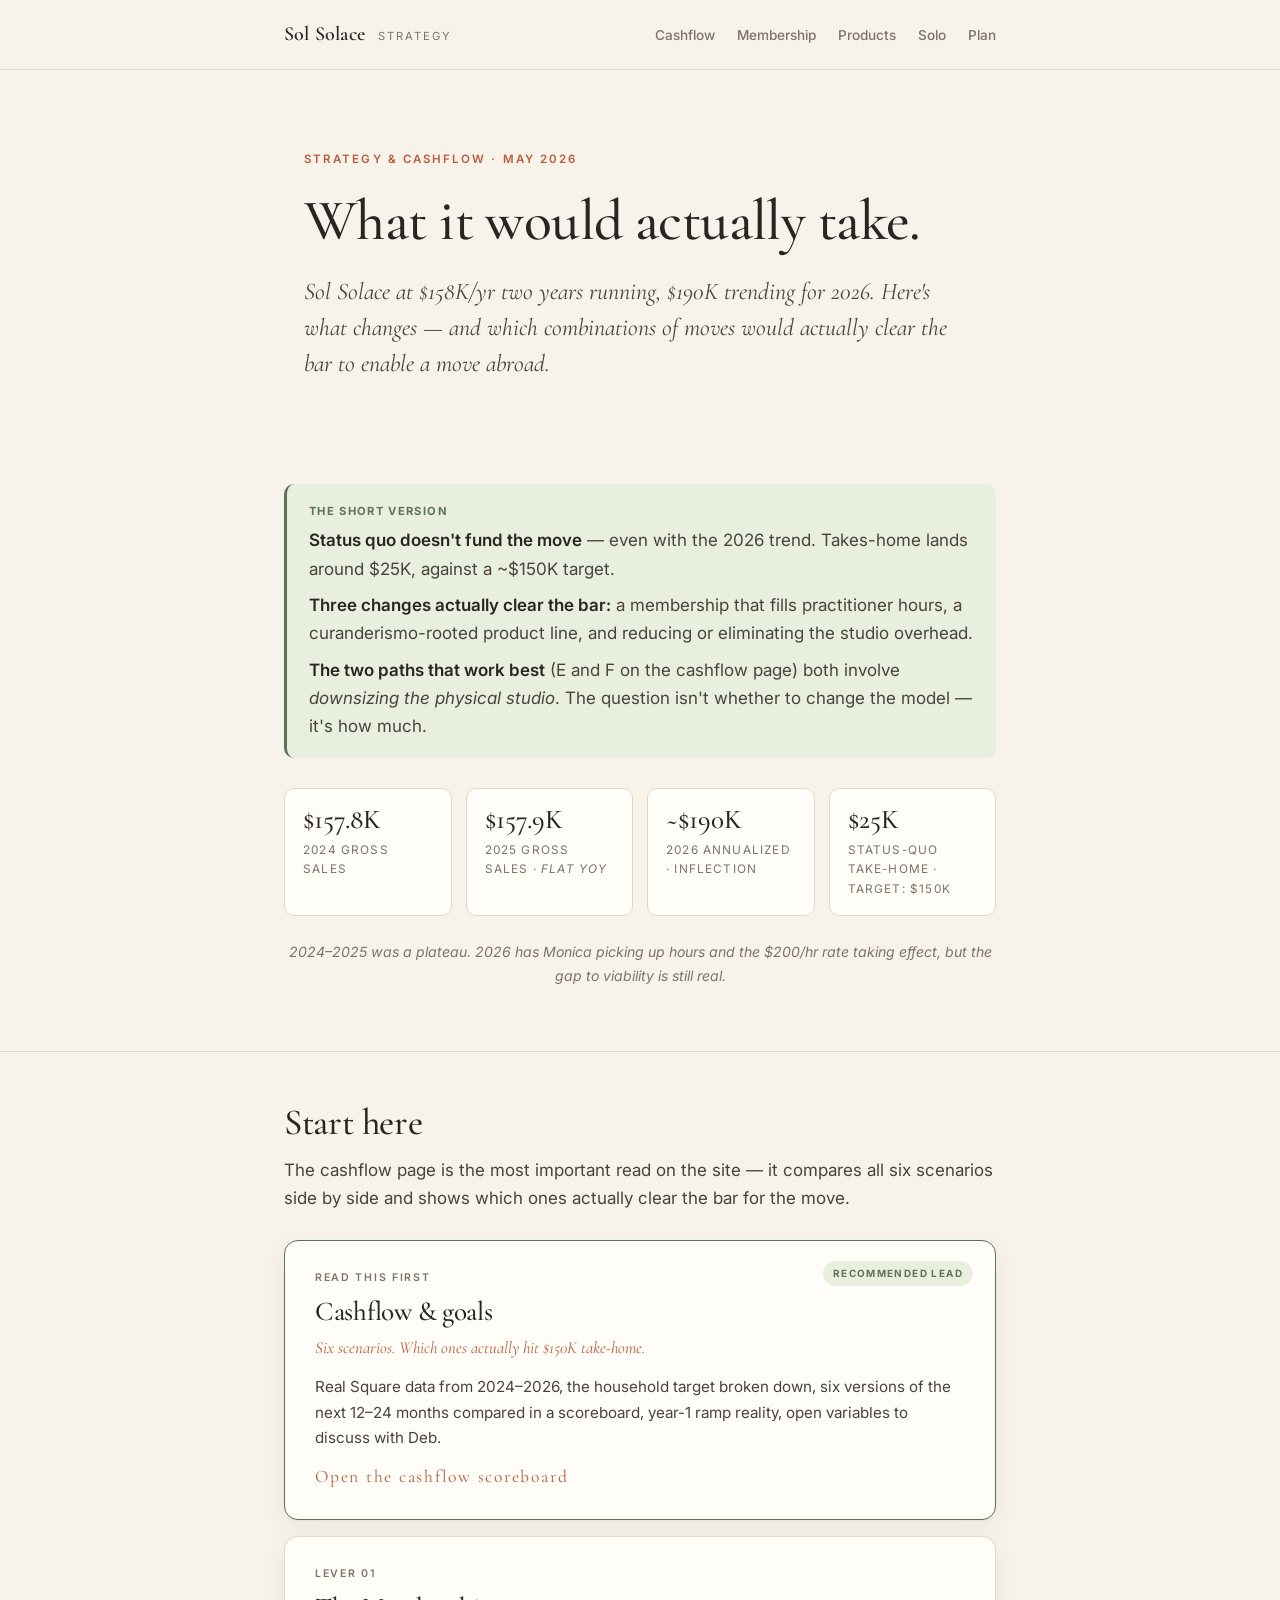
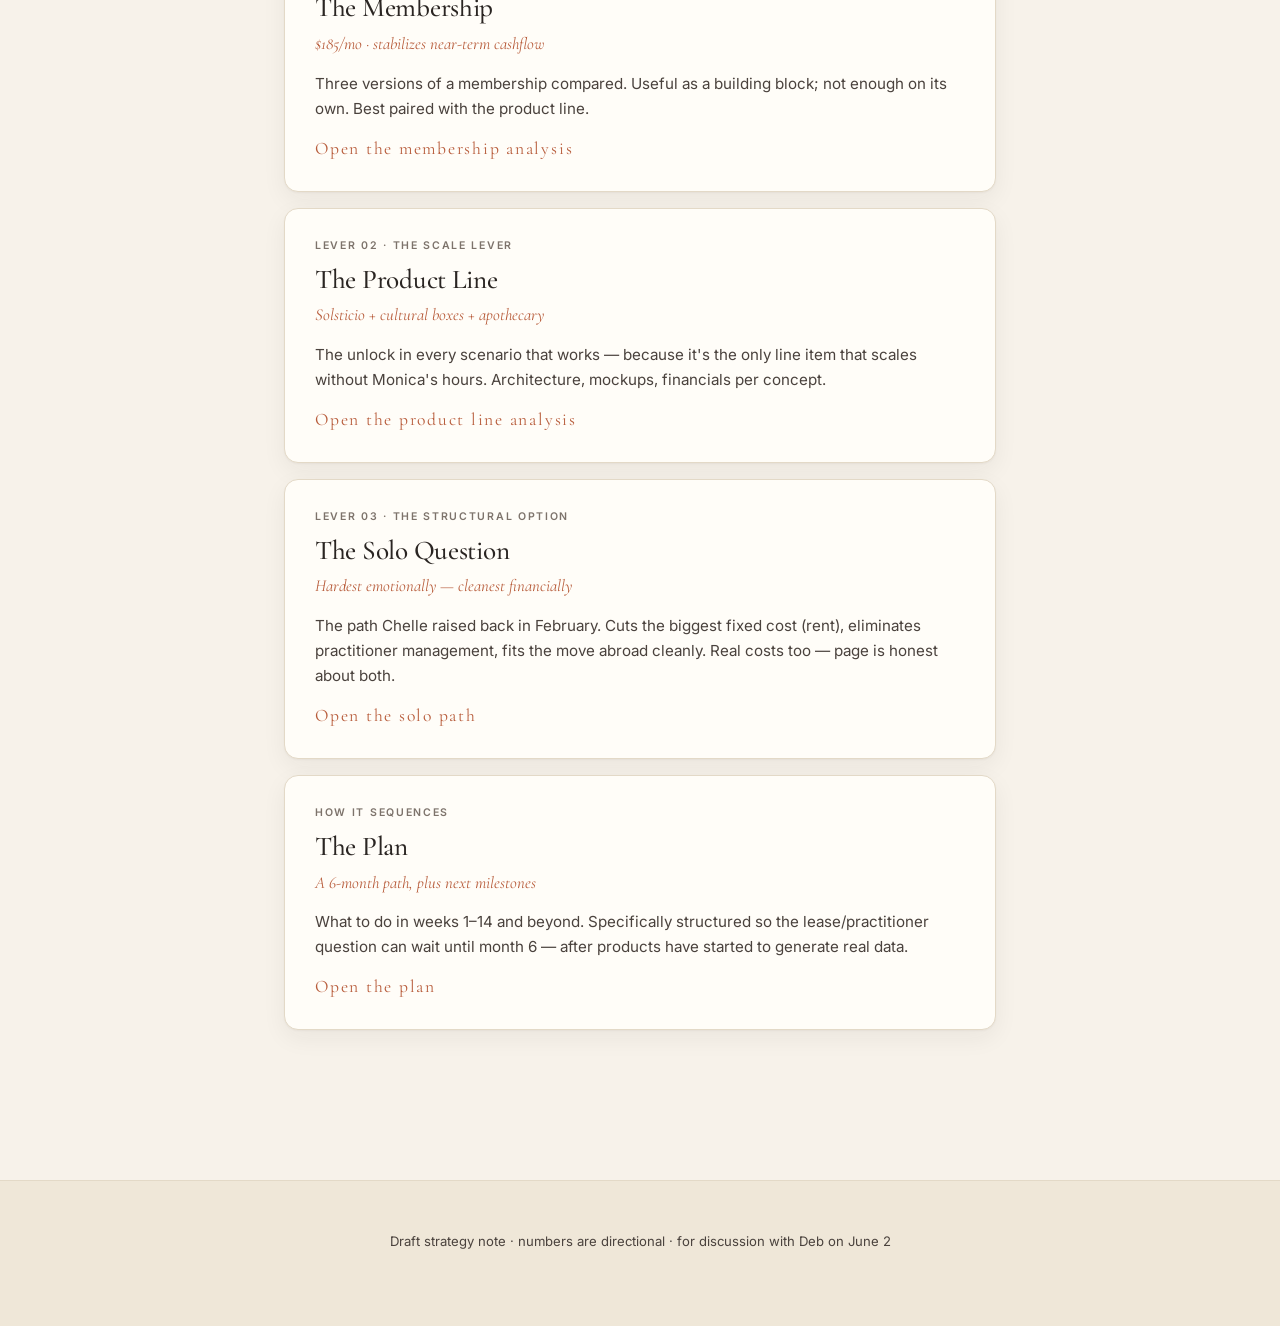
==== commit d2c79290: "Add Cashflow + Solo pages; ground in real 2024-2026 Square data" ====
--- a/index.html
+++ b/index.html
@@ -3,8 +3,8 @@
 <head>
 <meta charset="utf-8" />
 <meta name="viewport" content="width=device-width,initial-scale=1" />
-<title>Sol Solace — What to Build Next</title>
-<meta name="description" content="A grounded look at three directions Sol Solace could grow." />
+<title>Sol Solace — Strategy &amp; Cashflow</title>
+<meta name="description" content="What it would take to make Sol Solace work — and enable a move abroad." />
 <meta name="robots" content="noindex, nofollow" />
 <link rel="preconnect" href="https://fonts.googleapis.com">
 <link rel="preconnect" href="https://fonts.gstatic.com" crossorigin>
@@ -17,74 +17,102 @@
   <div class="nav-row">
     <a href="index.html" class="nav-brand">Sol Solace <small>Strategy</small></a>
     <ul class="nav-links">
+      <li><a href="cashflow.html">Cashflow</a></li>
       <li><a href="membership.html">Membership</a></li>
-      <li><a href="products.html">Product line</a></li>
-      <li><a href="plan.html">The plan</a></li>
+      <li><a href="products.html">Products</a></li>
+      <li><a href="solo.html">Solo</a></li>
+      <li><a href="plan.html">Plan</a></li>
     </ul>
   </div>
 </nav>
 
 <header class="hero">
   <div class="wrap">
-    <div class="eyebrow">Strategy note · May 2026</div>
-    <h1>What to build next at Sol Solace.</h1>
-    <p class="lede">Three directions worth considering — sized realistically against today's numbers, and shaped so they survive a move abroad.</p>
+    <div class="eyebrow">Strategy &amp; cashflow · May 2026</div>
+    <h1>What it would actually take.</h1>
+    <p class="lede">Sol Solace at $158K/yr two years running, $190K trending for 2026. Here's what changes — and which combinations of moves would actually clear the bar to enable a move abroad.</p>
   </div>
 </header>
 
 <section style="padding-top: 20px;">
   <div class="wrap">
+
     <div class="callout good">
       <span class="label">The short version</span>
-      <p style="margin: 0 0 0.5em;"><strong>Run two parallel plays:</strong></p>
-      <p style="margin: 0 0 0.5em;"><strong>1. A membership for regulars.</strong> $185/mo autopay for a monthly practitioner session. Stabilizes near-term cashflow, fills empty rooms, keeps Monica's hour at $200.</p>
-      <p style="margin: 0;"><strong>2. A curanderismo-rooted product line.</strong> An annual cyclical-practice subscription (<em>Solsticio</em>) plus seasonal cultural boxes plus an apothecary. <strong>This is where the ceiling is</strong> — and it ships from anywhere, including Mexico.</p>
+      <p style="margin: 0 0 0.5em;"><strong>Status quo doesn't fund the move</strong> — even with the 2026 trend. Takes-home lands around $25K, against a ~$150K target.</p>
+      <p style="margin: 0 0 0.5em;"><strong>Three changes actually clear the bar:</strong> a membership that fills practitioner hours, a curanderismo-rooted product line, and reducing or eliminating the studio overhead.</p>
+      <p style="margin: 0;"><strong>The two paths that work best</strong> (E and F on the cashflow page) both involve <em>downsizing the physical studio</em>. The question isn't whether to change the model — it's how much.</p>
     </div>
 
     <div class="stats" style="margin-top: 30px;">
       <div class="stat">
-        <div class="num">~20<span class="small"> hrs/wk</span></div>
-        <div class="lbl">Practitioner hours, combined</div>
+        <div class="num">$157.8K</div>
+        <div class="lbl">2024 gross sales</div>
       </div>
       <div class="stat">
-        <div class="num">3 rooms</div>
-        <div class="lbl">Capacity, mostly empty</div>
+        <div class="num">$157.9K</div>
+        <div class="lbl">2025 gross sales · <em style="font-style: italic;">flat YoY</em></div>
       </div>
       <div class="stat">
-        <div class="num">$3,876<span class="small">/mo</span></div>
-        <div class="lbl">Rent — the fixed cost</div>
+        <div class="num">~$190K</div>
+        <div class="lbl">2026 annualized · inflection</div>
       </div>
       <div class="stat">
-        <div class="num">~2,000</div>
-        <div class="lbl">Email list — the launch audience</div>
+        <div class="num">$25K</div>
+        <div class="lbl">Status-quo take-home · target: $150K</div>
       </div>
     </div>
-    <p style="font-size: 0.88rem; color: var(--muted); font-style: italic; text-align: center; margin-top: 6px;">The constraint isn't supply, it's demand. Every additional booked hour is almost pure upside.</p>
+    <p style="font-size: 0.88rem; color: var(--muted); font-style: italic; text-align: center; margin-top: 8px;">2024–2025 was a plateau. 2026 has Monica picking up hours and the $200/hr rate taking effect, but the gap to viability is still real.</p>
 
-    <div class="paths" style="margin-top: 50px;">
+  </div>
+</section>
+
+<section>
+  <div class="wrap">
+
+    <h2>Start here</h2>
+    <p>The cashflow page is the most important read on the site — it compares all six scenarios side by side and shows which ones actually clear the bar for the move.</p>
+
+    <div class="paths" style="margin-top: 28px;">
+
+      <a class="path recommended" href="cashflow.html">
+        <div class="path-tag">Read this first</div>
+        <h3>Cashflow &amp; goals</h3>
+        <div class="path-sub">Six scenarios. Which ones actually hit $150K take-home.</div>
+        <p>Real Square data from 2024–2026, the household target broken down, six versions of the next 12–24 months compared in a scoreboard, year-1 ramp reality, open variables to discuss with Deb.</p>
+        <div class="path-arrow">Open the cashflow scoreboard</div>
+      </a>
 
       <a class="path" href="membership.html">
-        <div class="path-tag">Path 01 · Service-side</div>
+        <div class="path-tag">Lever 01</div>
         <h3>The Membership</h3>
         <div class="path-sub">$185/mo · stabilizes near-term cashflow</div>
-        <p>Three versions compared. Realistic scenario nets ~$61K/yr on top of current revenue. Capped by Monica's hours — but predictable, and can keep running with practitioners after a move.</p>
+        <p>Three versions of a membership compared. Useful as a building block; not enough on its own. Best paired with the product line.</p>
         <div class="path-arrow">Open the membership analysis</div>
       </a>
 
-      <a class="path recommended" href="products.html">
-        <div class="path-tag">Path 02 · Product line</div>
+      <a class="path" href="products.html">
+        <div class="path-tag">Lever 02 · the scale lever</div>
         <h3>The Product Line</h3>
         <div class="path-sub">Solsticio + cultural boxes + apothecary</div>
-        <p>Authentic Mexican curanderismo, sold by an actual curandera — a market lane that's wide open. Realistic scenario nets ~$127K/yr; stretch nets ~$438K. Includes mockups and per-concept financials.</p>
+        <p>The unlock in every scenario that works — because it's the only line item that scales without Monica's hours. Architecture, mockups, financials per concept.</p>
         <div class="path-arrow">Open the product line analysis</div>
       </a>
 
+      <a class="path" href="solo.html">
+        <div class="path-tag">Lever 03 · the structural option</div>
+        <h3>The Solo Question</h3>
+        <div class="path-sub">Hardest emotionally — cleanest financially</div>
+        <p>The path Chelle raised back in February. Cuts the biggest fixed cost (rent), eliminates practitioner management, fits the move abroad cleanly. Real costs too — page is honest about both.</p>
+        <div class="path-arrow">Open the solo path</div>
+      </a>
+
       <a class="path" href="plan.html">
-        <div class="path-tag">Path 03 · How it sequences</div>
+        <div class="path-tag">How it sequences</div>
         <h3>The Plan</h3>
-        <div class="path-sub">A 6-month path, in parallel</div>
-        <p>What to do in weeks 1–14 and beyond. Membership soft-launches in week 2; apothecary singles validate fulfillment by week 10; Solsticio + cultural boxes ship for the holiday season. Plus open questions worth talking through.</p>
-        <div class="path-arrow">Open the sequenced plan</div>
+        <div class="path-sub">A 6-month path, plus next milestones</div>
+        <p>What to do in weeks 1–14 and beyond. Specifically structured so the lease/practitioner question can wait until month 6 — after products have started to generate real data.</p>
+        <div class="path-arrow">Open the plan</div>
       </a>
 
     </div>
@@ -93,7 +121,7 @@
 
 <footer>
   <div class="narrow">
-    <p>Draft strategy note · numbers are directional · everything here is meant to be pushed back on.</p>
+    <p>Draft strategy note · numbers are directional · for discussion with Deb on June 2</p>
   </div>
 </footer>
 
--- a/styles.css
+++ b/styles.css
@@ -899,6 +899,221 @@
 
 /* SMALL BITS */
 hr.soft { border: none; border-top: 1px solid var(--line); margin: 28px 0; }
+
+/* SCOREBOARD TABLE */
+.scoreboard {
+  background: var(--paper);
+  border: 1px solid var(--line);
+  border-radius: 12px;
+  overflow: hidden;
+  margin: 20px 0;
+  box-shadow: var(--shadow);
+}
+.scoreboard-head {
+  display: grid;
+  grid-template-columns: 2.2fr 1fr 1fr 0.7fr;
+  padding: 14px 18px;
+  background: var(--cream-2);
+  font-size: 0.7rem;
+  letter-spacing: 0.14em;
+  text-transform: uppercase;
+  color: var(--muted);
+  font-weight: 600;
+  border-bottom: 1px solid var(--line);
+}
+.scoreboard-row {
+  display: grid;
+  grid-template-columns: 2.2fr 1fr 1fr 0.7fr;
+  padding: 16px 18px;
+  border-bottom: 1px solid var(--line-soft);
+  align-items: center;
+  font-size: 0.92rem;
+}
+.scoreboard-row:last-child { border-bottom: none; }
+.scoreboard-row .sb-name {
+  color: var(--ink);
+  font-weight: 600;
+}
+.scoreboard-row .sb-name .sb-sub {
+  display: block;
+  font-size: 0.78rem;
+  color: var(--muted);
+  font-weight: 400;
+  margin-top: 2px;
+  font-style: italic;
+}
+.scoreboard-row .sb-val {
+  color: var(--ink);
+  font-family: 'Cormorant Garamond', serif;
+  font-size: 1.15rem;
+  font-weight: 600;
+}
+.scoreboard-row .sb-status {
+  font-size: 0.74rem;
+  letter-spacing: 0.1em;
+  text-transform: uppercase;
+  font-weight: 700;
+  text-align: right;
+}
+.scoreboard-row .sb-status.no { color: var(--terra); }
+.scoreboard-row .sb-status.maybe { color: var(--gold); }
+.scoreboard-row .sb-status.yes { color: var(--sage); }
+.scoreboard-row.highlight { background: var(--sage-soft); }
+.scoreboard-row.dimmed { background: var(--terra-soft); }
+.scoreboard-row.dimmed .sb-val { color: var(--terra-deep); }
+
+/* SCENARIO CARDS */
+.scenario-card {
+  background: var(--paper);
+  border: 1px solid var(--line);
+  border-radius: 14px;
+  padding: 24px 26px;
+  margin: 16px 0;
+  position: relative;
+  box-shadow: var(--shadow);
+}
+.scenario-card.fail { border-left: 4px solid var(--terra); }
+.scenario-card.partial { border-left: 4px solid var(--gold); }
+.scenario-card.pass { border-left: 4px solid var(--sage); }
+.scenario-card .sc-head {
+  display: flex;
+  align-items: baseline;
+  justify-content: space-between;
+  gap: 14px;
+  margin-bottom: 0.4rem;
+  flex-wrap: wrap;
+}
+.scenario-card h3 { margin: 0; }
+.scenario-card .sc-verdict {
+  font-size: 0.7rem;
+  letter-spacing: 0.14em;
+  text-transform: uppercase;
+  font-weight: 700;
+  white-space: nowrap;
+}
+.scenario-card.fail .sc-verdict { color: var(--terra); }
+.scenario-card.partial .sc-verdict { color: var(--gold); }
+.scenario-card.pass .sc-verdict { color: var(--sage); }
+.scenario-card .sc-line {
+  font-family: 'Cormorant Garamond', serif;
+  font-style: italic;
+  color: var(--terra);
+  font-size: 1rem;
+  margin-bottom: 1rem;
+}
+.scenario-card .sc-grid {
+  display: grid;
+  grid-template-columns: 1fr 1fr 1fr;
+  gap: 14px;
+  background: var(--cream-2);
+  border-radius: 8px;
+  padding: 14px;
+  margin: 12px 0;
+}
+.scenario-card .sc-metric .ml {
+  font-size: 0.68rem;
+  letter-spacing: 0.14em;
+  text-transform: uppercase;
+  color: var(--muted);
+  font-weight: 600;
+  margin-bottom: 3px;
+}
+.scenario-card .sc-metric .mv {
+  font-family: 'Cormorant Garamond', serif;
+  font-size: 1.4rem;
+  color: var(--ink);
+  line-height: 1.05;
+  font-weight: 500;
+}
+.scenario-card .sc-metric .mv small {
+  font-family: 'Inter', sans-serif;
+  font-size: 0.74rem;
+  color: var(--muted);
+  font-weight: 400;
+  margin-left: 3px;
+}
+.scenario-card .sc-detail {
+  font-size: 0.9rem;
+  color: var(--ink-soft);
+  margin: 0;
+}
+.scenario-card .sc-detail strong { color: var(--ink); }
+
+/* TREND BARS */
+.trend-bars {
+  margin: 24px 0;
+  background: var(--paper);
+  border: 1px solid var(--line);
+  border-radius: 12px;
+  padding: 22px 24px;
+}
+.trend-year {
+  margin-bottom: 14px;
+}
+.trend-year:last-child { margin-bottom: 0; }
+.trend-year .ty-label {
+  font-size: 0.72rem;
+  letter-spacing: 0.14em;
+  text-transform: uppercase;
+  color: var(--muted);
+  margin-bottom: 6px;
+  font-weight: 600;
+}
+.trend-year .ty-total {
+  font-family: 'Cormorant Garamond', serif;
+  color: var(--ink);
+  font-weight: 600;
+  margin-left: 6px;
+}
+.trend-row {
+  display: grid;
+  grid-template-columns: repeat(12, 1fr);
+  gap: 3px;
+  height: 60px;
+  align-items: end;
+}
+.trend-bar {
+  background: linear-gradient(180deg, var(--sage) 0%, var(--sage-deep) 100%);
+  border-radius: 3px 3px 0 0;
+  position: relative;
+  min-height: 4px;
+}
+.trend-bar.t26 { background: linear-gradient(180deg, var(--terra) 0%, var(--terra-deep) 100%); }
+.trend-bar.empty { background: var(--line); opacity: 0.4; }
+.trend-bar .tb-val {
+  position: absolute;
+  top: -16px;
+  left: 50%;
+  transform: translateX(-50%);
+  font-size: 0.6rem;
+  color: var(--muted);
+  white-space: nowrap;
+  font-weight: 600;
+  opacity: 0;
+  transition: opacity 0.15s;
+}
+.trend-bar:hover .tb-val { opacity: 1; }
+.trend-months {
+  display: grid;
+  grid-template-columns: repeat(12, 1fr);
+  gap: 3px;
+  margin-top: 4px;
+}
+.trend-months span {
+  text-align: center;
+  font-size: 0.62rem;
+  color: var(--muted);
+  letter-spacing: 0.04em;
+}
+
+@media (max-width: 700px) {
+  .scoreboard-head, .scoreboard-row { grid-template-columns: 1.6fr 1fr 0.6fr; font-size: 0.82rem; padding: 12px 14px; }
+  .scoreboard-head .sb-rev, .scoreboard-row .sb-rev { display: none; }
+  .scenario-card .sc-grid { grid-template-columns: 1fr 1fr; }
+  .scenario-card .sc-metric:nth-child(3) { grid-column: 1 / -1; }
+  .trend-row { height: 48px; }
+  .trend-months span { font-size: 0.56rem; }
+}
 
 @media (max-width: 700px) {
   body { font-size: 16px; }
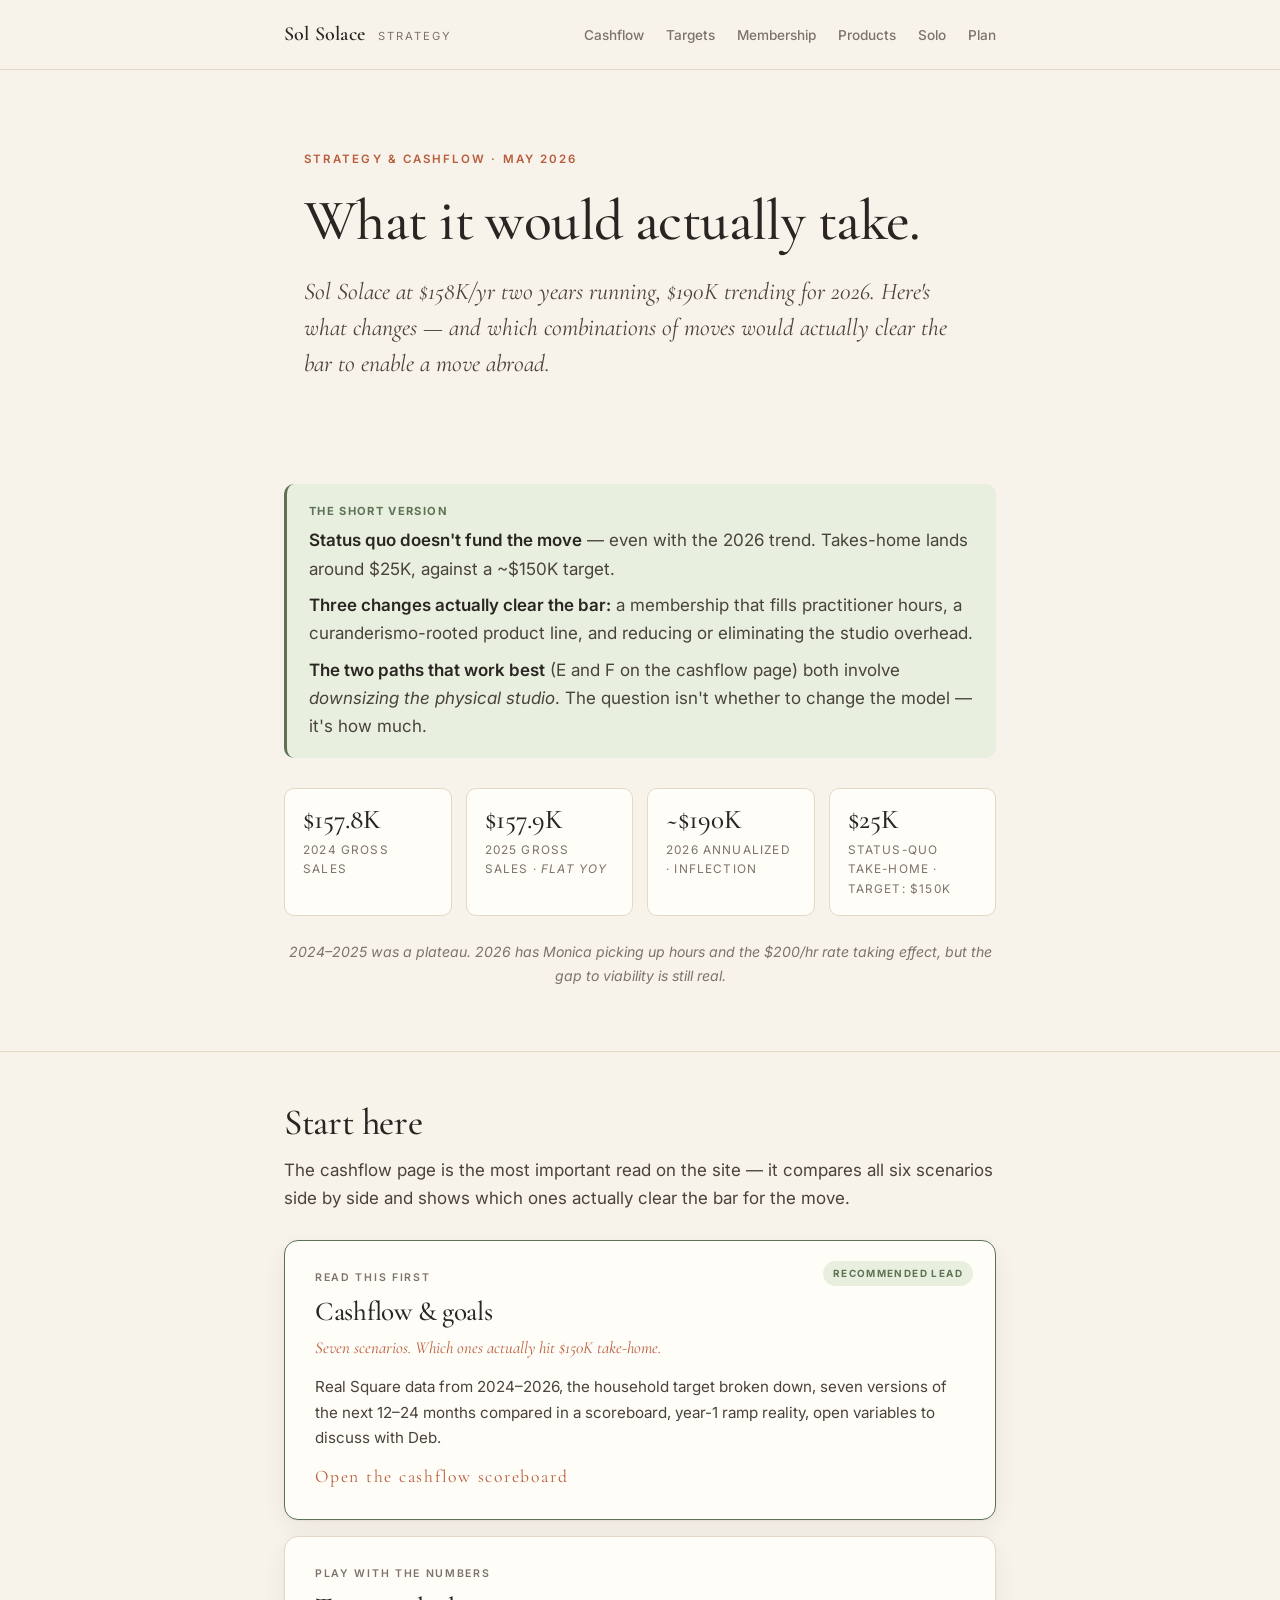
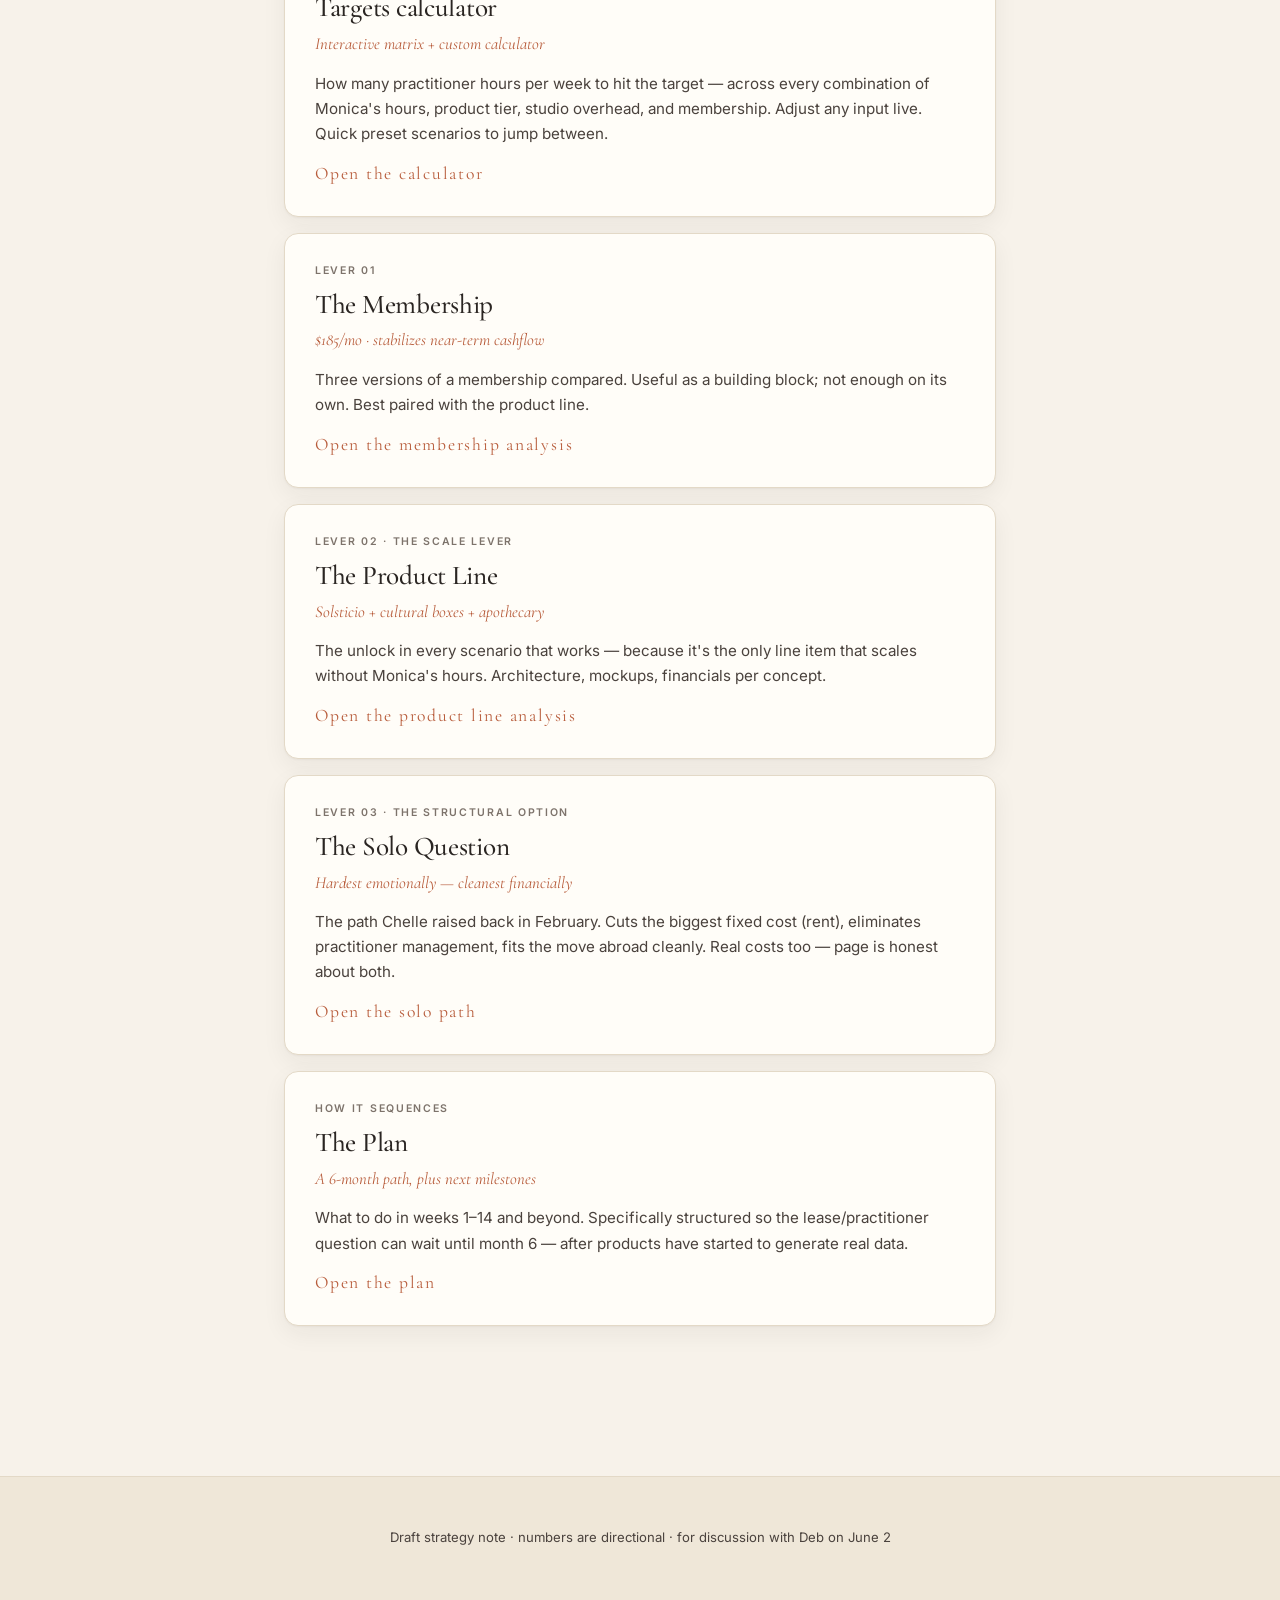
==== commit 1841f455: "Add interactive Targets calculator + matrix; Scenario G (practitioners-only) added to scoreboard" ====
--- a/index.html
+++ b/index.html
@@ -18,6 +18,7 @@
     <a href="index.html" class="nav-brand">Sol Solace <small>Strategy</small></a>
     <ul class="nav-links">
       <li><a href="cashflow.html">Cashflow</a></li>
+      <li><a href="targets.html">Targets</a></li>
       <li><a href="membership.html">Membership</a></li>
       <li><a href="products.html">Products</a></li>
       <li><a href="solo.html">Solo</a></li>
@@ -78,9 +79,17 @@
       <a class="path recommended" href="cashflow.html">
         <div class="path-tag">Read this first</div>
         <h3>Cashflow &amp; goals</h3>
-        <div class="path-sub">Six scenarios. Which ones actually hit $150K take-home.</div>
-        <p>Real Square data from 2024–2026, the household target broken down, six versions of the next 12–24 months compared in a scoreboard, year-1 ramp reality, open variables to discuss with Deb.</p>
+        <div class="path-sub">Seven scenarios. Which ones actually hit $150K take-home.</div>
+        <p>Real Square data from 2024–2026, the household target broken down, seven versions of the next 12–24 months compared in a scoreboard, year-1 ramp reality, open variables to discuss with Deb.</p>
         <div class="path-arrow">Open the cashflow scoreboard</div>
+      </a>
+
+      <a class="path" href="targets.html">
+        <div class="path-tag">Play with the numbers</div>
+        <h3>Targets calculator</h3>
+        <div class="path-sub">Interactive matrix + custom calculator</div>
+        <p>How many practitioner hours per week to hit the target — across every combination of Monica's hours, product tier, studio overhead, and membership. Adjust any input live. Quick preset scenarios to jump between.</p>
+        <div class="path-arrow">Open the calculator</div>
       </a>
 
       <a class="path" href="membership.html">
--- a/styles.css
+++ b/styles.css
@@ -1113,6 +1113,328 @@
   .scenario-card .sc-metric:nth-child(3) { grid-column: 1 / -1; }
   .trend-row { height: 48px; }
   .trend-months span { font-size: 0.56rem; }
+}
+
+/* TARGETS / CALCULATOR */
+.controls {
+  background: var(--paper);
+  border: 1px solid var(--line);
+  border-radius: 14px;
+  padding: 22px 26px;
+  margin: 20px 0;
+  box-shadow: var(--shadow);
+}
+.control-row {
+  display: grid;
+  grid-template-columns: 1fr;
+  gap: 18px;
+  margin-bottom: 14px;
+}
+.control-row:last-child { margin-bottom: 0; }
+.control {
+  display: flex;
+  flex-direction: column;
+  gap: 6px;
+}
+.control-label {
+  font-size: 0.74rem;
+  letter-spacing: 0.12em;
+  text-transform: uppercase;
+  color: var(--muted);
+  font-weight: 600;
+}
+.control-label .ctl-current {
+  text-transform: none;
+  letter-spacing: 0;
+  color: var(--ink);
+  font-family: 'Cormorant Garamond', serif;
+  font-size: 1rem;
+  font-weight: 600;
+  margin-left: 6px;
+}
+.btn-group {
+  display: flex;
+  gap: 6px;
+  flex-wrap: wrap;
+}
+.btn-group button {
+  background: var(--cream-2);
+  border: 1px solid var(--line);
+  border-radius: 8px;
+  padding: 8px 14px;
+  font-family: 'Inter', sans-serif;
+  font-size: 0.82rem;
+  color: var(--ink-soft);
+  cursor: pointer;
+  transition: all 0.12s;
+  flex: 1;
+  min-width: 80px;
+}
+.btn-group button:hover { background: var(--cream-3); }
+.btn-group button.active {
+  background: var(--terra);
+  color: var(--cream);
+  border-color: var(--terra);
+}
+.target-input {
+  background: var(--cream);
+  border: 1px solid var(--line);
+  border-radius: 8px;
+  padding: 10px 14px;
+  font-family: 'Cormorant Garamond', serif;
+  font-size: 1.3rem;
+  font-weight: 600;
+  color: var(--ink);
+  width: 100%;
+  max-width: 200px;
+}
+input[type="range"] {
+  width: 100%;
+  height: 6px;
+  border-radius: 3px;
+  background: var(--cream-2);
+  outline: none;
+  -webkit-appearance: none;
+  appearance: none;
+}
+input[type="range"]::-webkit-slider-thumb {
+  -webkit-appearance: none;
+  appearance: none;
+  width: 22px;
+  height: 22px;
+  border-radius: 50%;
+  background: var(--terra);
+  cursor: pointer;
+  border: 3px solid var(--cream);
+  box-shadow: 0 1px 3px rgba(42, 37, 34, 0.2);
+}
+input[type="range"]::-moz-range-thumb {
+  width: 22px;
+  height: 22px;
+  border-radius: 50%;
+  background: var(--terra);
+  cursor: pointer;
+  border: 3px solid var(--cream);
+  box-shadow: 0 1px 3px rgba(42, 37, 34, 0.2);
+}
+
+/* MATRIX */
+.matrix-frame {
+  background: var(--paper);
+  border: 1px solid var(--line);
+  border-radius: 14px;
+  padding: 22px;
+  margin: 20px 0;
+  box-shadow: var(--shadow);
+}
+.matrix-frame h4 {
+  margin: 0 0 4px;
+  font-size: 1rem;
+}
+.matrix-frame .mf-sub {
+  font-size: 0.88rem;
+  color: var(--muted);
+  margin-bottom: 14px;
+}
+.matrix {
+  display: grid;
+  grid-template-columns: 1.1fr repeat(4, 1fr);
+  gap: 6px;
+}
+.matrix-cell {
+  padding: 14px 10px;
+  border-radius: 8px;
+  text-align: center;
+  font-size: 0.85rem;
+  display: flex;
+  flex-direction: column;
+  justify-content: center;
+  min-height: 70px;
+}
+.matrix-cell.header {
+  background: transparent;
+  color: var(--muted);
+  font-size: 0.7rem;
+  letter-spacing: 0.12em;
+  text-transform: uppercase;
+  font-weight: 600;
+  padding: 8px 6px;
+  min-height: 0;
+}
+.matrix-cell.row-label {
+  text-align: left;
+  background: var(--cream-2);
+  color: var(--ink);
+  font-weight: 600;
+}
+.matrix-cell.row-label small {
+  display: block;
+  font-size: 0.7rem;
+  color: var(--muted);
+  font-weight: 400;
+  margin-top: 2px;
+  font-style: italic;
+}
+.matrix-cell.cell-value {
+  background: var(--cream);
+  color: var(--ink);
+  font-family: 'Cormorant Garamond', serif;
+}
+.matrix-cell.cell-value .mv-num {
+  font-size: 1.4rem;
+  line-height: 1;
+  font-weight: 600;
+}
+.matrix-cell.cell-value .mv-unit {
+  font-family: 'Inter', sans-serif;
+  font-size: 0.68rem;
+  color: var(--muted);
+  letter-spacing: 0.04em;
+  margin-top: 2px;
+}
+.matrix-cell.cell-value .mv-per {
+  font-family: 'Inter', sans-serif;
+  font-size: 0.66rem;
+  color: var(--muted);
+  margin-top: 4px;
+  font-style: italic;
+}
+.matrix-cell.cell-value.easy { background: #e8f1de; }
+.matrix-cell.cell-value.easy .mv-num { color: var(--sage-deep); }
+.matrix-cell.cell-value.feasible { background: #f4ead0; }
+.matrix-cell.cell-value.feasible .mv-num { color: var(--gold); }
+.matrix-cell.cell-value.stretch { background: #f4e1d6; }
+.matrix-cell.cell-value.stretch .mv-num { color: var(--terra); }
+.matrix-cell.cell-value.unrealistic { background: #f8d4c8; }
+.matrix-cell.cell-value.unrealistic .mv-num { color: var(--terra-deep); }
+.matrix-cell.cell-value.exceeds { background: var(--sage-soft); border: 2px solid var(--sage); }
+.matrix-cell.cell-value.exceeds .mv-num { color: var(--sage); font-size: 1.1rem; }
+
+.matrix-legend {
+  display: flex;
+  flex-wrap: wrap;
+  gap: 14px;
+  margin-top: 14px;
+  font-size: 0.78rem;
+  color: var(--muted);
+}
+.matrix-legend .leg {
+  display: flex;
+  align-items: center;
+  gap: 6px;
+}
+.matrix-legend .leg-swatch {
+  width: 14px;
+  height: 14px;
+  border-radius: 3px;
+}
+.matrix-legend .leg-swatch.easy { background: #e8f1de; }
+.matrix-legend .leg-swatch.feasible { background: #f4ead0; }
+.matrix-legend .leg-swatch.stretch { background: #f4e1d6; }
+.matrix-legend .leg-swatch.unrealistic { background: #f8d4c8; }
+.matrix-legend .leg-swatch.exceeds { background: var(--sage-soft); border: 2px solid var(--sage); }
+
+/* RESULT DISPLAY */
+.result-display {
+  background: var(--paper);
+  border: 1px solid var(--line);
+  border-radius: 14px;
+  padding: 28px 30px;
+  margin: 20px 0;
+  box-shadow: var(--shadow);
+  text-align: center;
+}
+.result-display.pass { border-color: var(--sage); background: var(--sage-soft); }
+.result-display.fail { border-color: var(--terra); background: var(--terra-soft); }
+.result-display .rd-label {
+  font-size: 0.76rem;
+  letter-spacing: 0.18em;
+  text-transform: uppercase;
+  color: var(--muted);
+  font-weight: 600;
+  margin-bottom: 10px;
+}
+.result-display .rd-takehome {
+  font-family: 'Cormorant Garamond', serif;
+  font-size: 3.6rem;
+  line-height: 1;
+  font-weight: 600;
+  color: var(--ink);
+  margin-bottom: 8px;
+}
+.result-display .rd-status {
+  font-family: 'Cormorant Garamond', serif;
+  font-style: italic;
+  font-size: 1.2rem;
+  color: var(--ink-soft);
+  margin-bottom: 14px;
+}
+.result-display.pass .rd-status { color: var(--sage-deep); }
+.result-display.fail .rd-status { color: var(--terra-deep); }
+.result-display .rd-row {
+  display: grid;
+  grid-template-columns: repeat(3, 1fr);
+  gap: 14px;
+  padding-top: 14px;
+  border-top: 1px solid var(--line);
+}
+.result-display.pass .rd-row { border-top-color: rgba(94, 115, 85, 0.3); }
+.result-display.fail .rd-row { border-top-color: rgba(184, 93, 60, 0.3); }
+.result-display .rd-stat .rd-stat-label {
+  font-size: 0.7rem;
+  letter-spacing: 0.12em;
+  text-transform: uppercase;
+  color: var(--muted);
+  font-weight: 600;
+  margin-bottom: 2px;
+}
+.result-display .rd-stat .rd-stat-val {
+  font-family: 'Cormorant Garamond', serif;
+  font-size: 1.3rem;
+  color: var(--ink);
+  font-weight: 600;
+}
+
+.preset-grid {
+  display: grid;
+  grid-template-columns: repeat(auto-fit, minmax(160px, 1fr));
+  gap: 10px;
+}
+.preset-btn {
+  background: var(--paper);
+  border: 1px solid var(--line);
+  border-radius: 10px;
+  padding: 14px 16px;
+  cursor: pointer;
+  text-align: left;
+  font-family: 'Inter', sans-serif;
+  transition: all 0.12s;
+}
+.preset-btn:hover {
+  border-color: var(--terra);
+  transform: translateY(-1px);
+  box-shadow: var(--shadow);
+}
+.preset-btn .pb-name {
+  font-family: 'Cormorant Garamond', serif;
+  font-size: 1.05rem;
+  color: var(--ink);
+  font-weight: 600;
+  margin-bottom: 3px;
+}
+.preset-btn .pb-desc {
+  font-size: 0.76rem;
+  color: var(--muted);
+  line-height: 1.4;
+}
+
+@media (max-width: 700px) {
+  .matrix { grid-template-columns: 1fr repeat(4, 1fr); gap: 4px; }
+  .matrix-cell { font-size: 0.74rem; padding: 10px 6px; min-height: 60px; }
+  .matrix-cell.cell-value .mv-num { font-size: 1.1rem; }
+  .matrix-cell.cell-value .mv-unit, .matrix-cell.cell-value .mv-per { font-size: 0.6rem; }
+  .result-display .rd-takehome { font-size: 2.8rem; }
+  .result-display .rd-row { grid-template-columns: 1fr; gap: 8px; }
 }
 
 @media (max-width: 700px) {
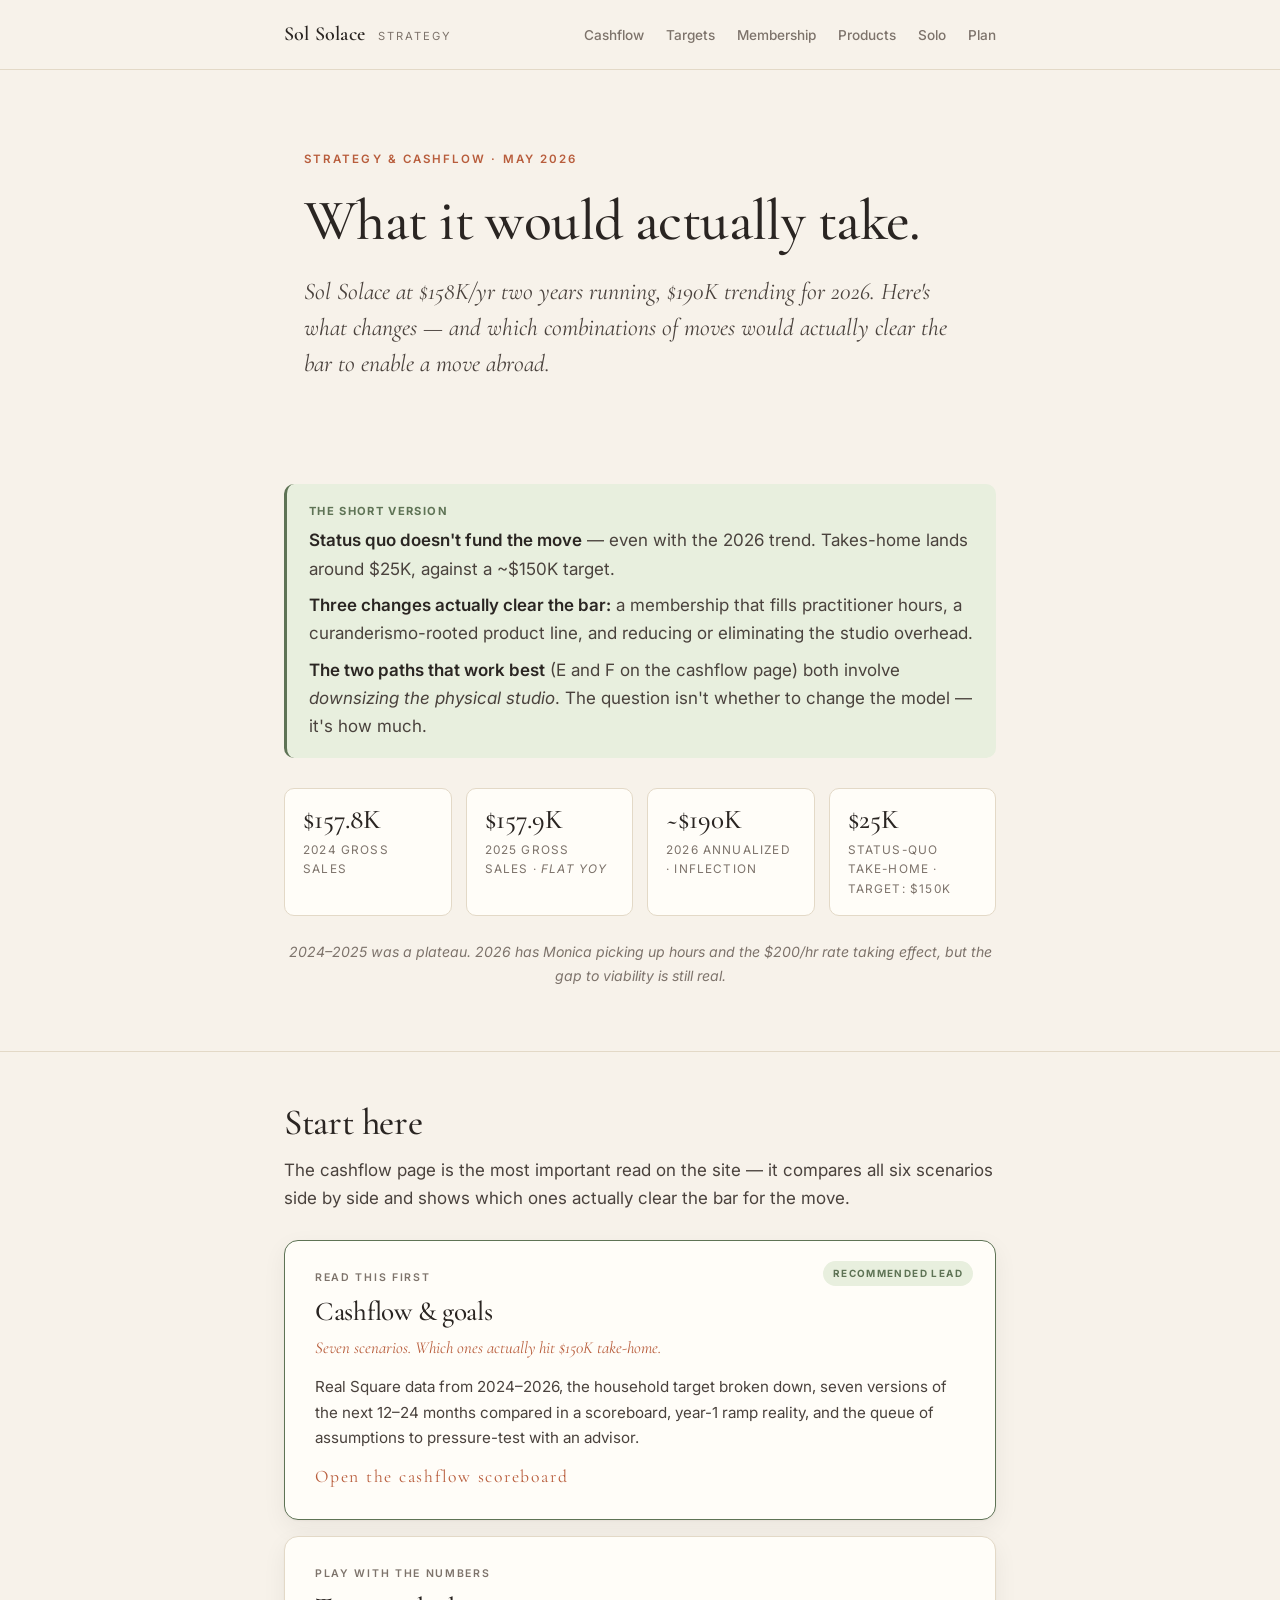
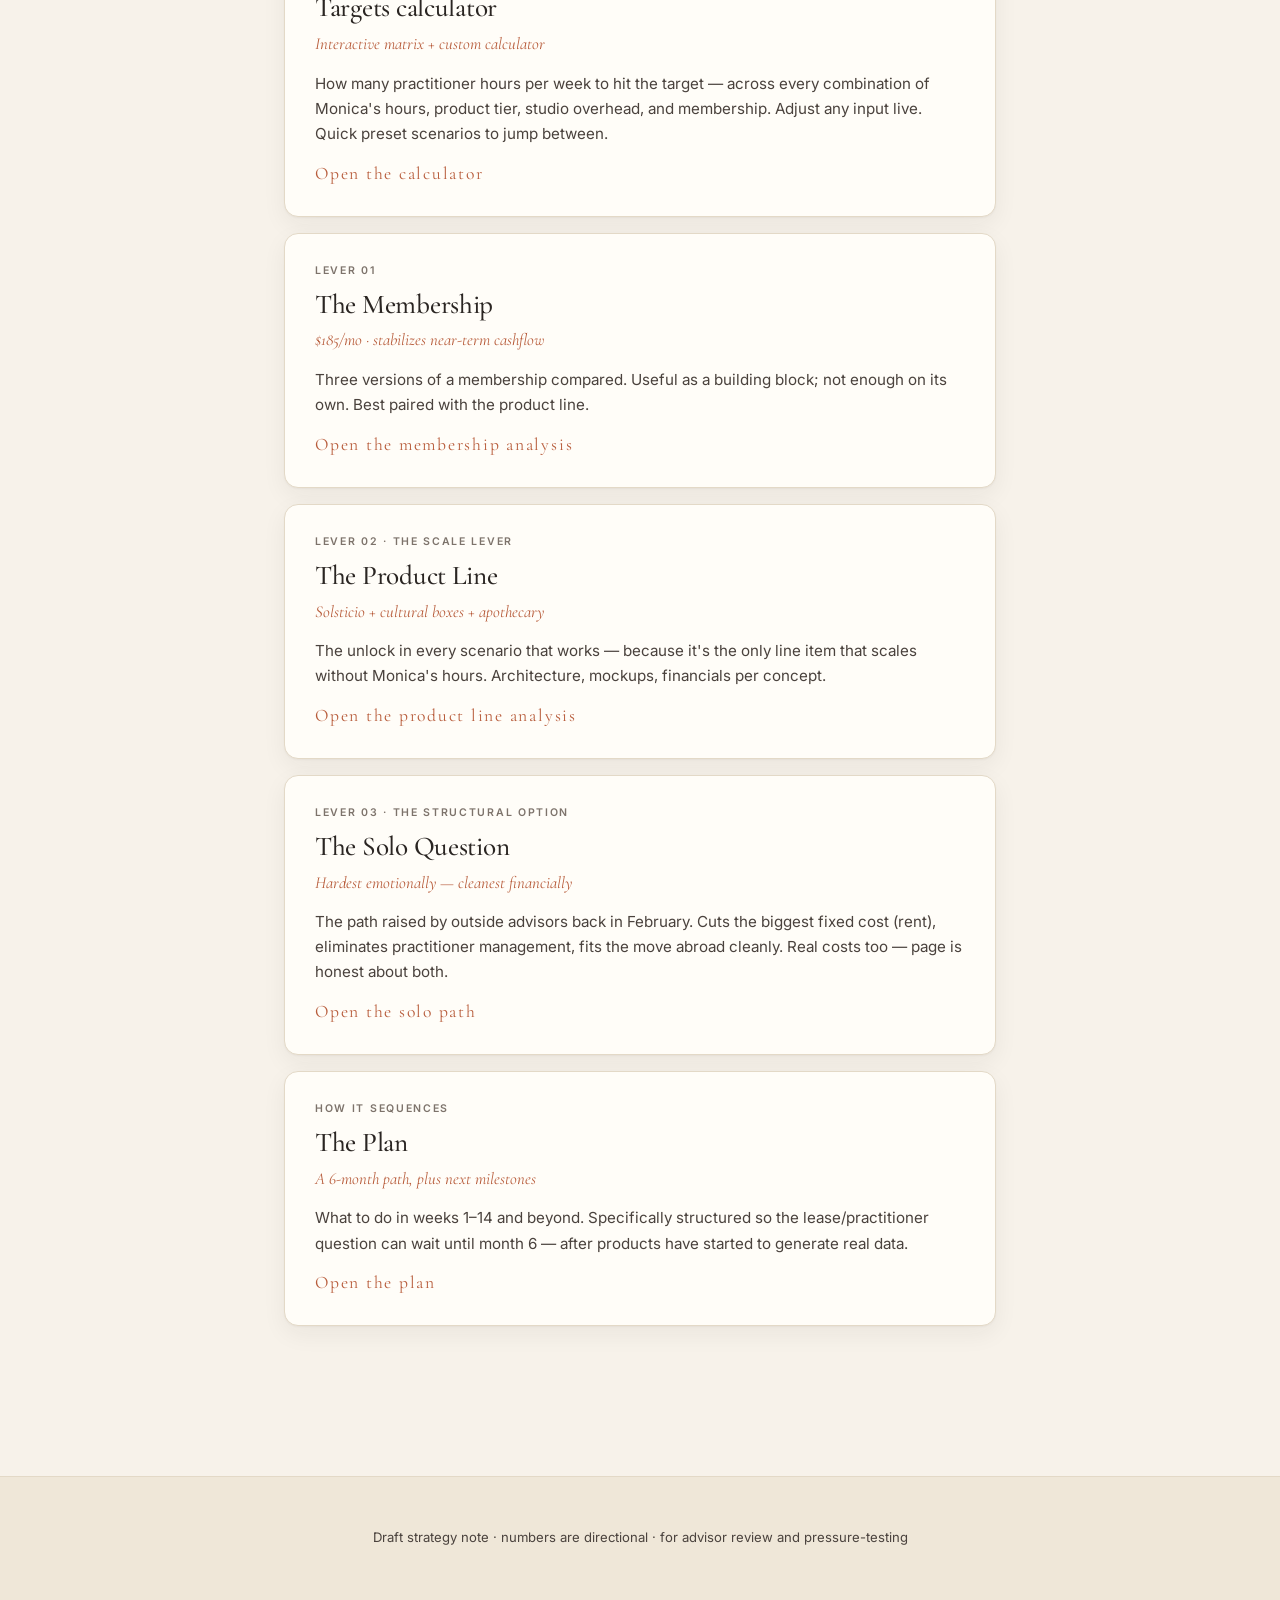
==== commit 6b4483db: "Tee up cashflow page as advisor-review artifact; scrub direct advisor name references" ====
--- a/index.html
+++ b/index.html
@@ -80,7 +80,7 @@
         <div class="path-tag">Read this first</div>
         <h3>Cashflow &amp; goals</h3>
         <div class="path-sub">Seven scenarios. Which ones actually hit $150K take-home.</div>
-        <p>Real Square data from 2024–2026, the household target broken down, seven versions of the next 12–24 months compared in a scoreboard, year-1 ramp reality, open variables to discuss with Deb.</p>
+        <p>Real Square data from 2024–2026, the household target broken down, seven versions of the next 12–24 months compared in a scoreboard, year-1 ramp reality, and the queue of assumptions to pressure-test with an advisor.</p>
         <div class="path-arrow">Open the cashflow scoreboard</div>
       </a>
 
@@ -112,7 +112,7 @@
         <div class="path-tag">Lever 03 · the structural option</div>
         <h3>The Solo Question</h3>
         <div class="path-sub">Hardest emotionally — cleanest financially</div>
-        <p>The path Chelle raised back in February. Cuts the biggest fixed cost (rent), eliminates practitioner management, fits the move abroad cleanly. Real costs too — page is honest about both.</p>
+        <p>The path raised by outside advisors back in February. Cuts the biggest fixed cost (rent), eliminates practitioner management, fits the move abroad cleanly. Real costs too — page is honest about both.</p>
         <div class="path-arrow">Open the solo path</div>
       </a>
 
@@ -130,7 +130,7 @@
 
 <footer>
   <div class="narrow">
-    <p>Draft strategy note · numbers are directional · for discussion with Deb on June 2</p>
+    <p>Draft strategy note · numbers are directional · for advisor review and pressure-testing</p>
   </div>
 </footer>
 
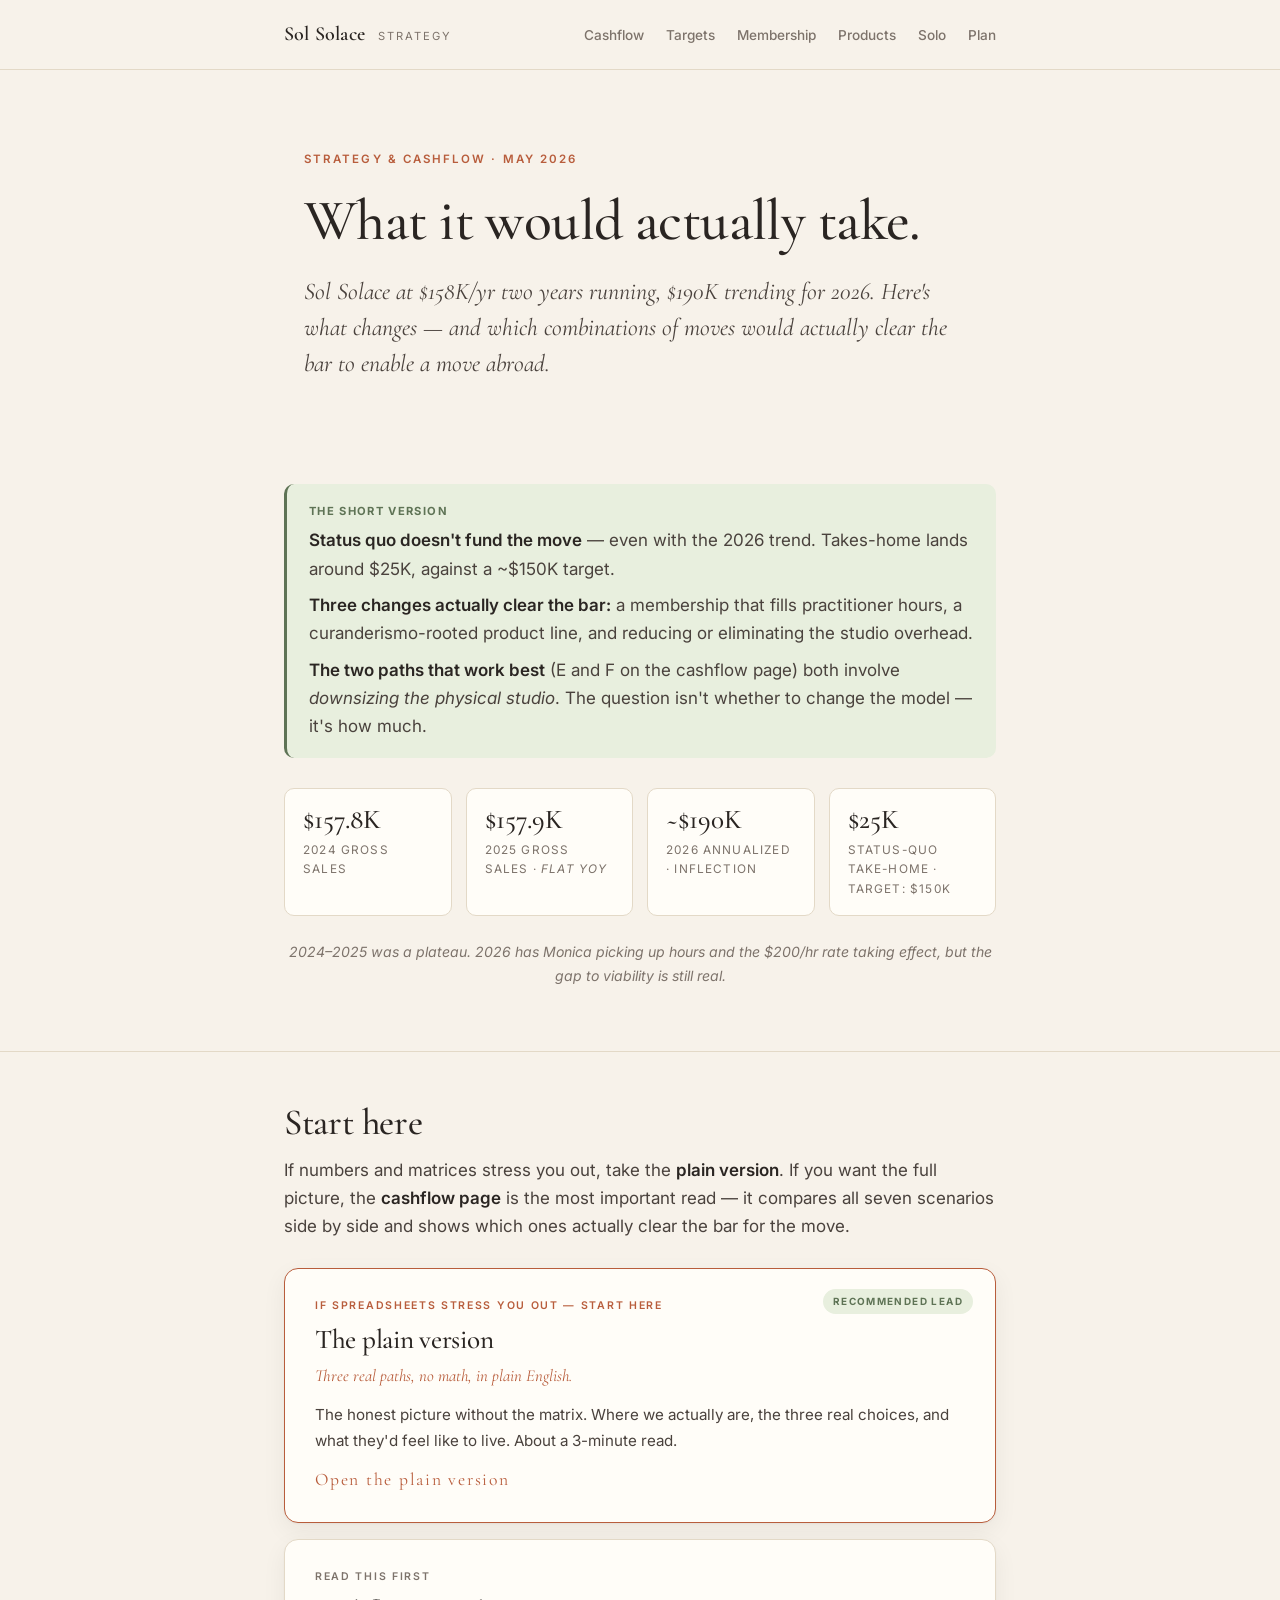
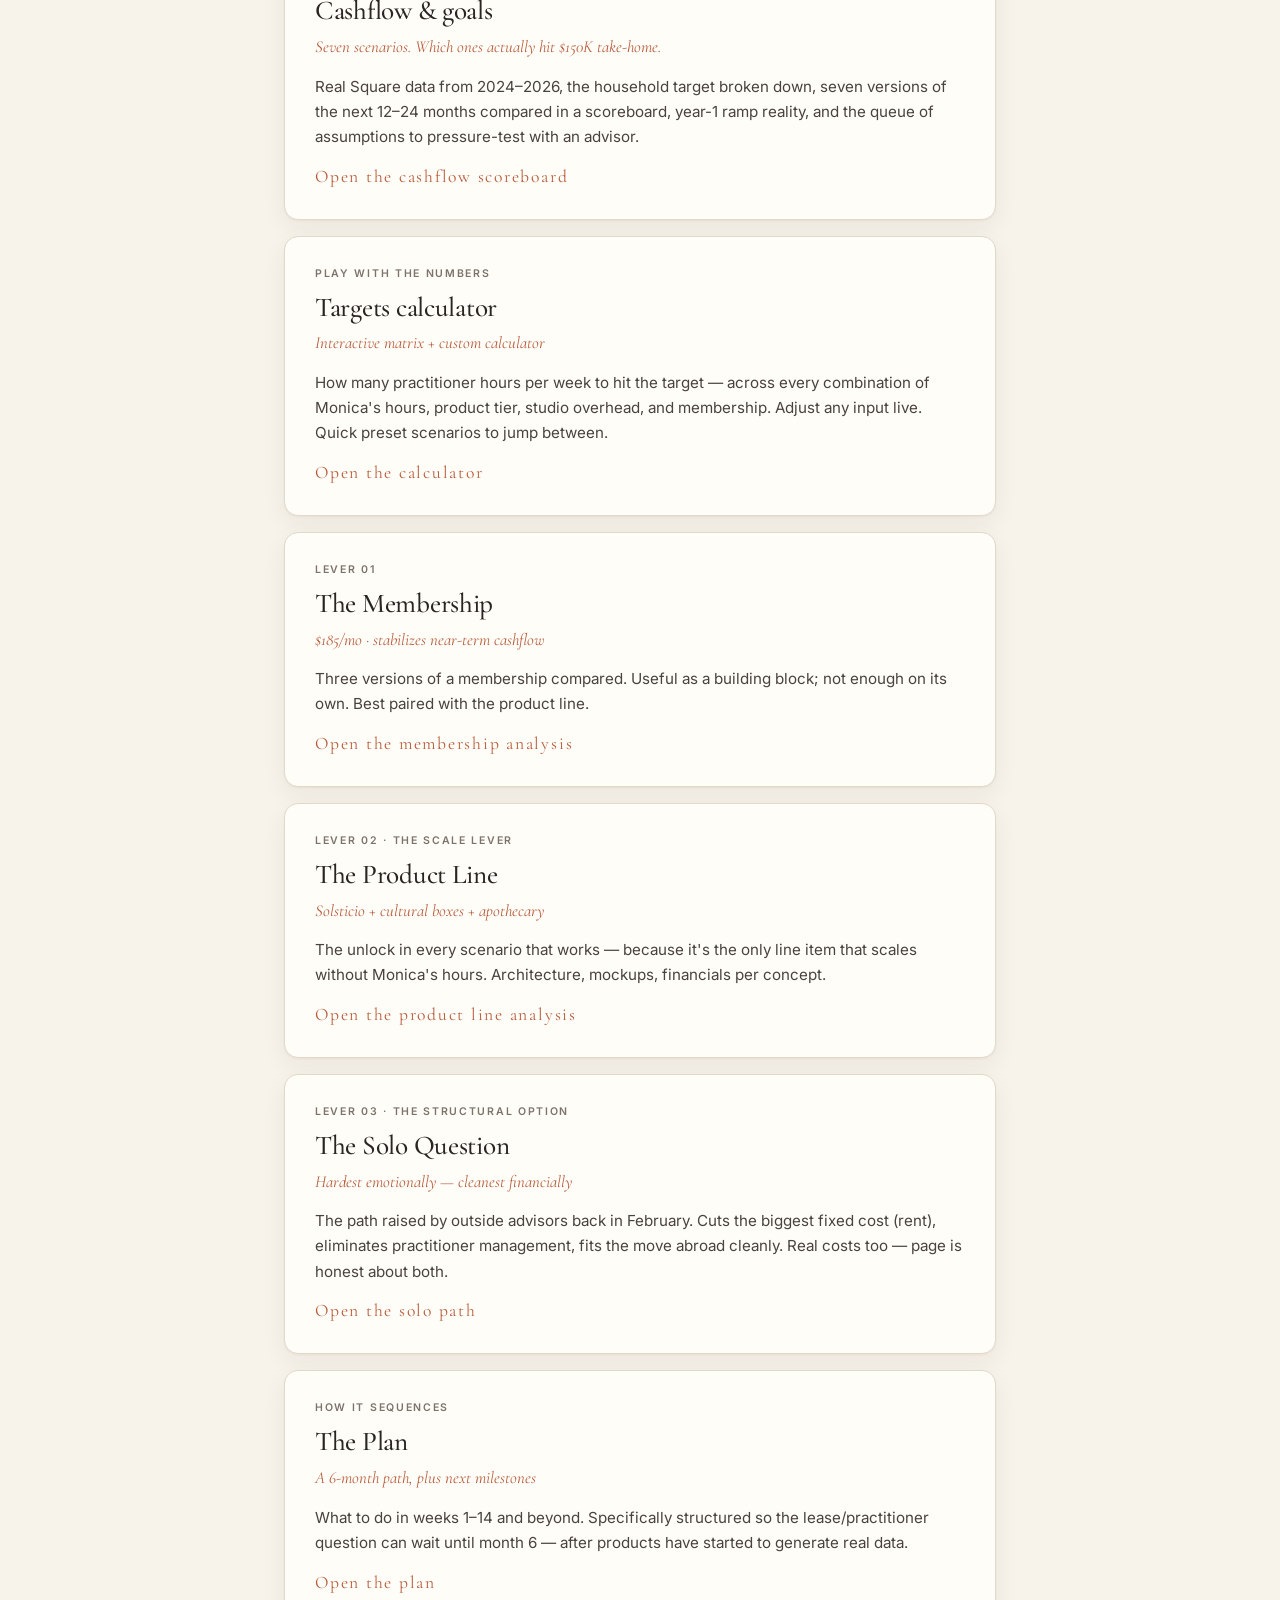
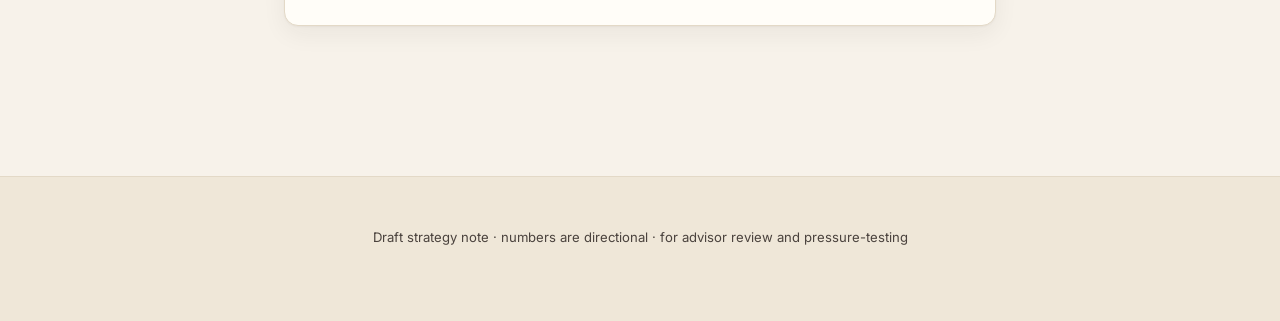
==== commit 5fa884aa: "Add plain-English for-monica page (no numbers/matrix); link prominently from home" ====
--- a/index.html
+++ b/index.html
@@ -72,11 +72,19 @@
   <div class="wrap">
 
     <h2>Start here</h2>
-    <p>The cashflow page is the most important read on the site — it compares all six scenarios side by side and shows which ones actually clear the bar for the move.</p>
+    <p>If numbers and matrices stress you out, take the <strong>plain version</strong>. If you want the full picture, the <strong>cashflow page</strong> is the most important read — it compares all seven scenarios side by side and shows which ones actually clear the bar for the move.</p>
 
     <div class="paths" style="margin-top: 28px;">
 
-      <a class="path recommended" href="cashflow.html">
+      <a class="path recommended" href="for-monica.html" style="border-color: var(--terra);">
+        <div class="path-tag" style="color: var(--terra);">If spreadsheets stress you out — start here</div>
+        <h3>The plain version</h3>
+        <div class="path-sub">Three real paths, no math, in plain English.</div>
+        <p>The honest picture without the matrix. Where we actually are, the three real choices, and what they'd feel like to live. About a 3-minute read.</p>
+        <div class="path-arrow">Open the plain version</div>
+      </a>
+
+      <a class="path" href="cashflow.html">
         <div class="path-tag">Read this first</div>
         <h3>Cashflow &amp; goals</h3>
         <div class="path-sub">Seven scenarios. Which ones actually hit $150K take-home.</div>
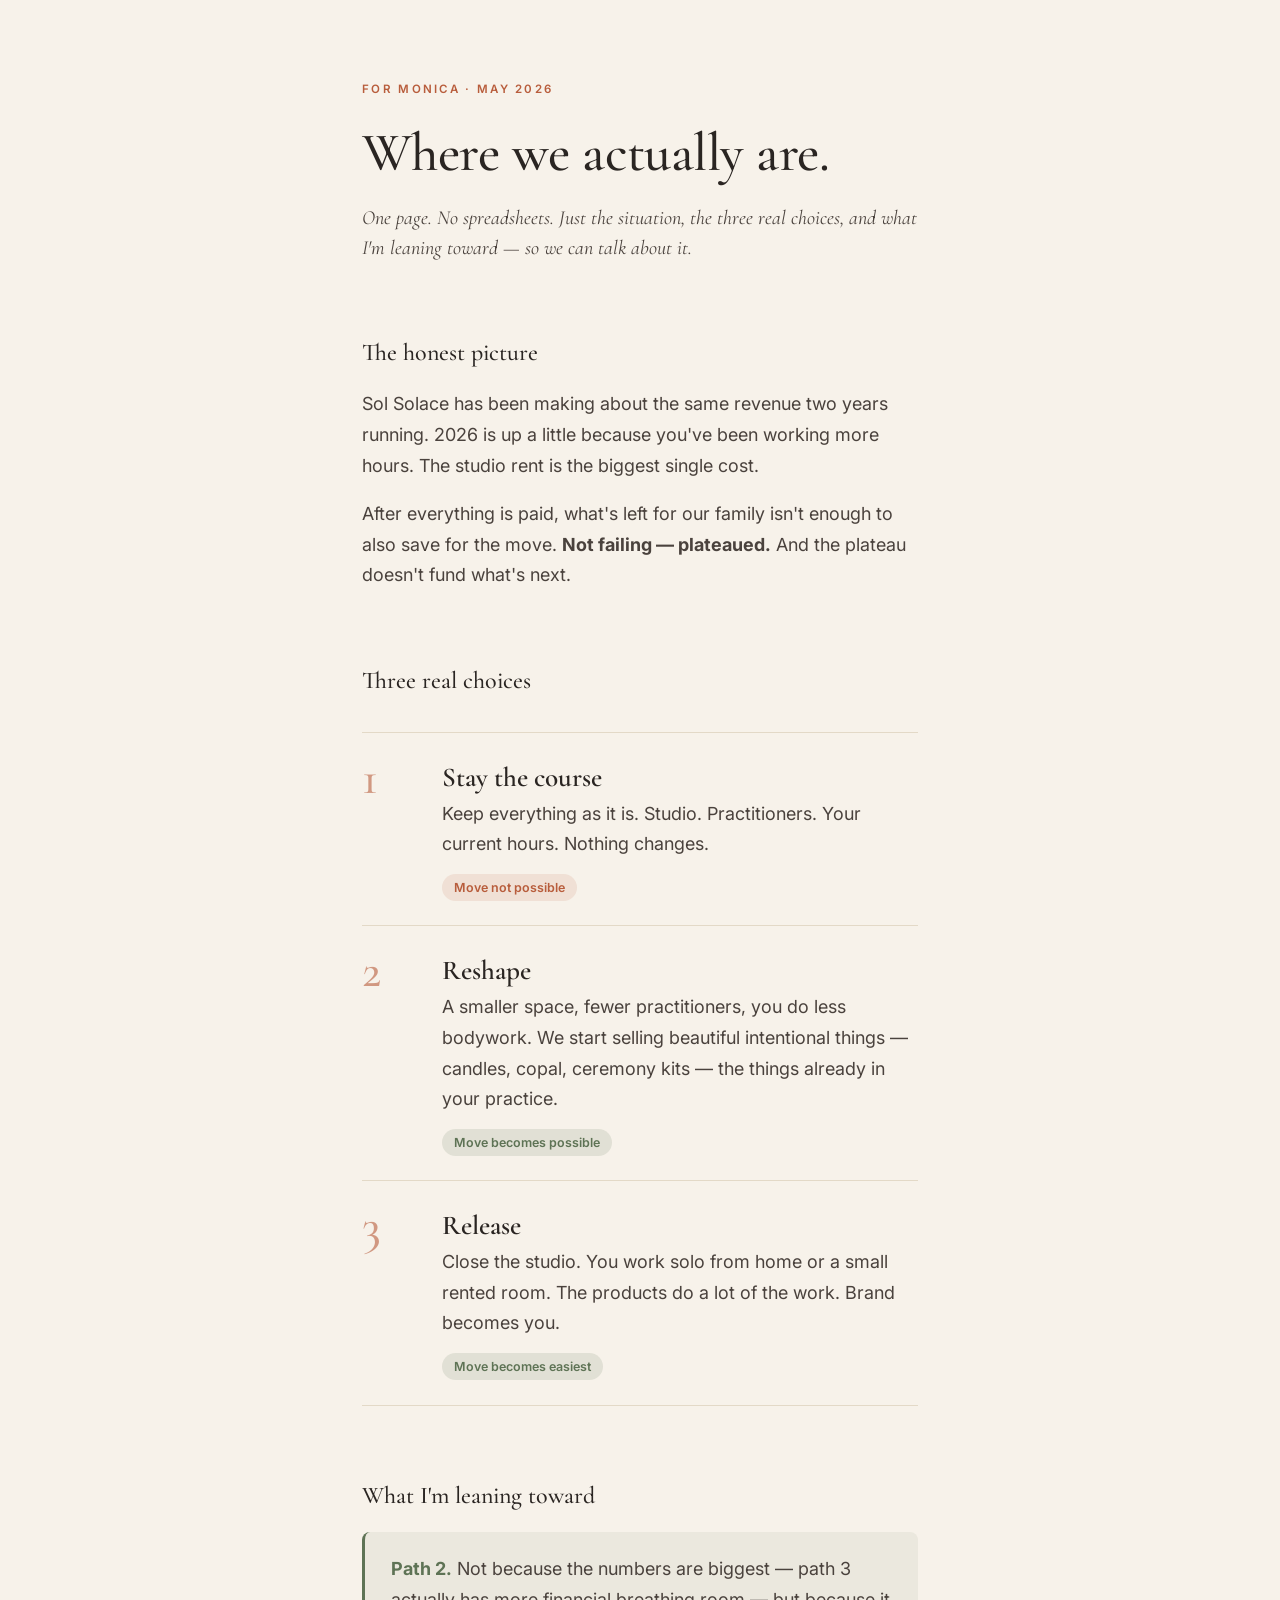
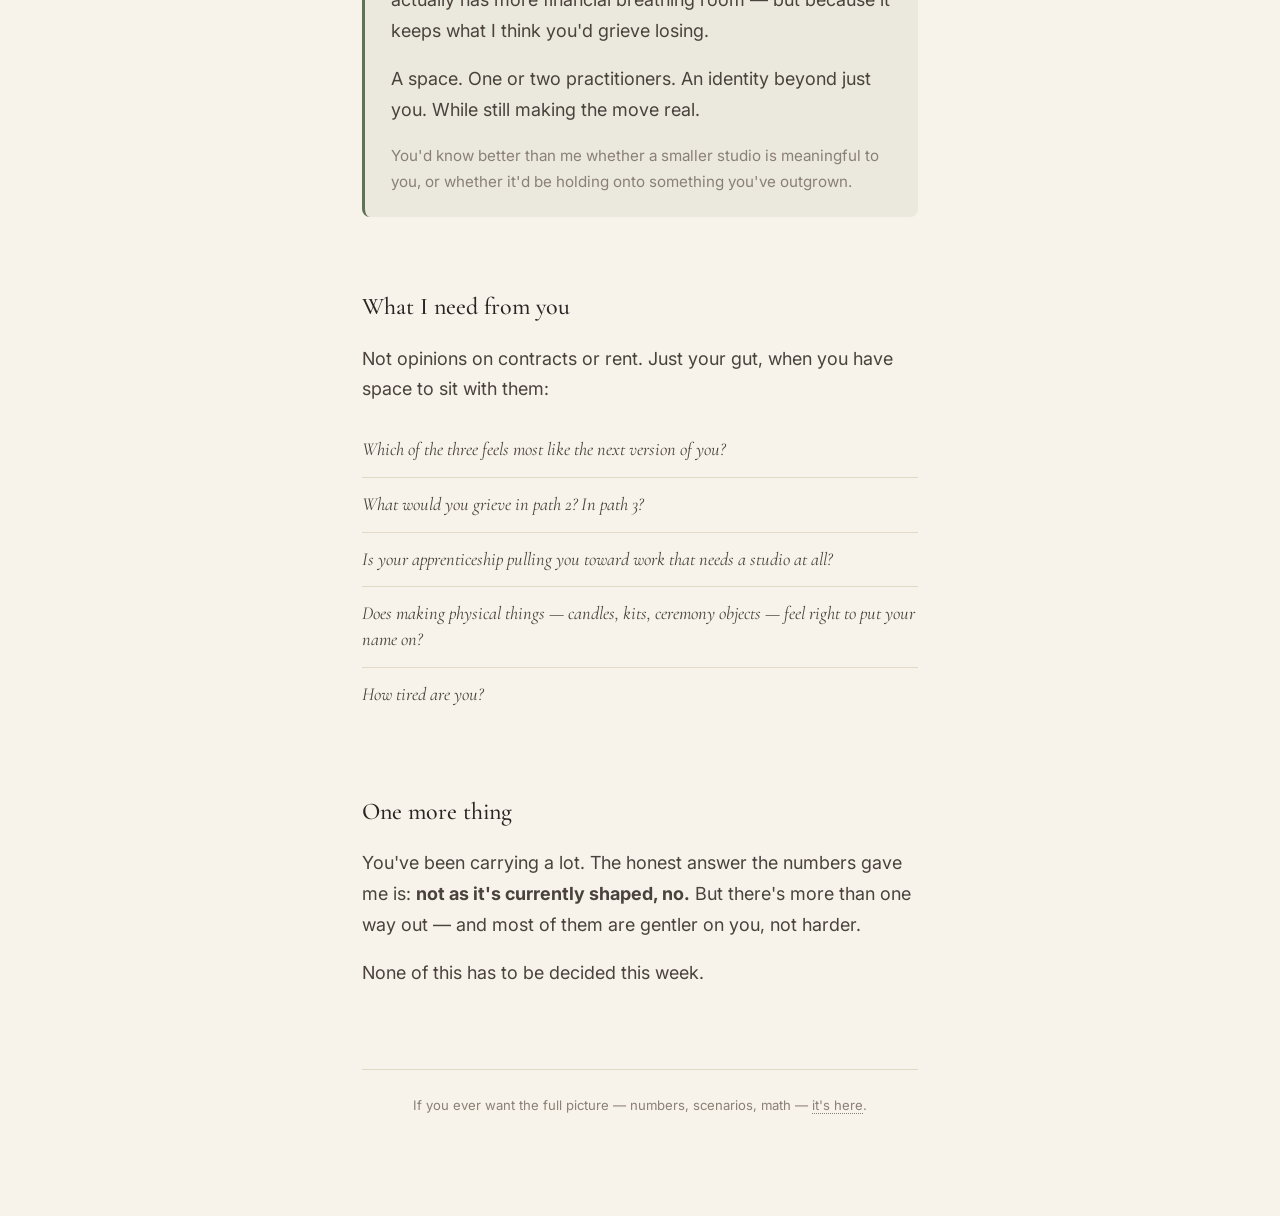
==== commit 935eea8d: "Drastically simplify home: no top nav, no stats, no scoreboard. Just 3 paths + recommendation + gut-" ====
--- a/index.html
+++ b/index.html
@@ -3,144 +3,242 @@
 <head>
 <meta charset="utf-8" />
 <meta name="viewport" content="width=device-width,initial-scale=1" />
-<title>Sol Solace — Strategy &amp; Cashflow</title>
-<meta name="description" content="What it would take to make Sol Solace work — and enable a move abroad." />
+<title>Sol Solace — where we are</title>
 <meta name="robots" content="noindex, nofollow" />
 <link rel="preconnect" href="https://fonts.googleapis.com">
 <link rel="preconnect" href="https://fonts.gstatic.com" crossorigin>
 <link href="https://fonts.googleapis.com/css2?family=Cormorant+Garamond:wght@400;500;600;700&family=Inter:wght@300;400;500;600;700&display=swap" rel="stylesheet">
-<link rel="stylesheet" href="styles.css">
+<style>
+  :root {
+    --cream: #f7f2ea;
+    --cream-2: #efe7d8;
+    --ink: #2a2522;
+    --ink-soft: #4a423d;
+    --muted: #8a8078;
+    --line: #e3d9c7;
+    --sage: #5e7355;
+    --terra: #b85d3c;
+    --gold: #b88a3e;
+    --paper: #fffdf8;
+  }
+  * { box-sizing: border-box; }
+  body {
+    margin: 0;
+    background: var(--cream);
+    color: var(--ink);
+    font-family: 'Inter', system-ui, sans-serif;
+    font-size: 18px;
+    line-height: 1.7;
+    -webkit-font-smoothing: antialiased;
+  }
+  .page {
+    max-width: 620px;
+    margin: 0 auto;
+    padding: 80px 32px 100px;
+  }
+  h1 {
+    font-family: 'Cormorant Garamond', Georgia, serif;
+    font-weight: 500;
+    font-size: clamp(2.4rem, 6vw, 3.4rem);
+    line-height: 1.1;
+    margin: 0 0 1.2rem;
+    color: var(--ink);
+    letter-spacing: -0.01em;
+  }
+  h2 {
+    font-family: 'Cormorant Garamond', serif;
+    font-weight: 500;
+    font-size: 1.5rem;
+    margin: 70px 0 16px;
+    color: var(--ink);
+  }
+  p {
+    margin: 0 0 1em;
+    color: var(--ink-soft);
+  }
+  .lede {
+    font-family: 'Cormorant Garamond', serif;
+    font-style: italic;
+    font-size: 1.25rem;
+    line-height: 1.5;
+    color: var(--ink-soft);
+    margin: 0 0 1rem;
+  }
+  .eyebrow {
+    text-transform: uppercase;
+    letter-spacing: 0.2em;
+    font-size: 0.72rem;
+    color: var(--terra);
+    font-weight: 600;
+    margin-bottom: 1.5rem;
+  }
+
+  .paths {
+    margin: 30px 0 20px;
+  }
+  .p-block {
+    display: grid;
+    grid-template-columns: 60px 1fr;
+    gap: 20px;
+    padding: 24px 0;
+    border-top: 1px solid var(--line);
+    align-items: start;
+  }
+  .p-block:last-child { border-bottom: 1px solid var(--line); }
+  .p-num {
+    font-family: 'Cormorant Garamond', serif;
+    font-size: 3rem;
+    line-height: 0.9;
+    font-weight: 500;
+    color: var(--terra);
+    opacity: 0.6;
+  }
+  .p-body { padding-top: 6px; }
+  .p-name {
+    font-family: 'Cormorant Garamond', serif;
+    font-size: 1.7rem;
+    color: var(--ink);
+    font-weight: 600;
+    line-height: 1.1;
+    margin-bottom: 0.3rem;
+  }
+  .p-what {
+    color: var(--ink-soft);
+    margin: 6px 0 8px;
+  }
+  .p-tag {
+    display: inline-block;
+    font-size: 0.78rem;
+    padding: 3px 12px;
+    border-radius: 20px;
+    font-weight: 600;
+    margin-top: 6px;
+  }
+  .p-tag.no { background: rgba(184, 93, 60, 0.12); color: var(--terra); }
+  .p-tag.yes { background: rgba(94, 115, 85, 0.14); color: var(--sage); }
+
+  .leaning {
+    background: rgba(94, 115, 85, 0.08);
+    border-left: 3px solid var(--sage);
+    padding: 22px 26px;
+    border-radius: 8px;
+    margin: 16px 0;
+  }
+  .leaning p:last-child { margin-bottom: 0; }
+  .leaning strong { color: var(--sage); }
+
+  ul.gut {
+    list-style: none;
+    padding: 0;
+    margin: 16px 0;
+  }
+  ul.gut li {
+    padding: 14px 0;
+    border-bottom: 1px solid var(--line);
+    color: var(--ink-soft);
+    font-family: 'Cormorant Garamond', serif;
+    font-style: italic;
+    font-size: 1.15rem;
+    line-height: 1.4;
+  }
+  ul.gut li:last-child { border-bottom: none; }
+
+  .footer {
+    margin-top: 80px;
+    padding-top: 24px;
+    border-top: 1px solid var(--line);
+    text-align: center;
+    font-size: 0.82rem;
+    color: var(--muted);
+  }
+  .footer a {
+    color: var(--muted);
+    border-bottom: 1px dotted var(--muted);
+    text-decoration: none;
+  }
+  .footer a:hover { color: var(--ink); }
+
+  @media (max-width: 600px) {
+    .page { padding: 50px 22px 70px; }
+    h2 { margin: 50px 0 12px; }
+    .p-block { grid-template-columns: 44px 1fr; gap: 14px; padding: 20px 0; }
+    .p-num { font-size: 2.4rem; }
+    .p-name { font-size: 1.4rem; }
+  }
+</style>
 </head>
 <body>
 
-<nav class="topnav">
-  <div class="nav-row">
-    <a href="index.html" class="nav-brand">Sol Solace <small>Strategy</small></a>
-    <ul class="nav-links">
-      <li><a href="cashflow.html">Cashflow</a></li>
-      <li><a href="targets.html">Targets</a></li>
-      <li><a href="membership.html">Membership</a></li>
-      <li><a href="products.html">Products</a></li>
-      <li><a href="solo.html">Solo</a></li>
-      <li><a href="plan.html">Plan</a></li>
-    </ul>
-  </div>
-</nav>
-
-<header class="hero">
-  <div class="wrap">
-    <div class="eyebrow">Strategy &amp; cashflow · May 2026</div>
-    <h1>What it would actually take.</h1>
-    <p class="lede">Sol Solace at $158K/yr two years running, $190K trending for 2026. Here's what changes — and which combinations of moves would actually clear the bar to enable a move abroad.</p>
-  </div>
-</header>
-
-<section style="padding-top: 20px;">
-  <div class="wrap">
-
-    <div class="callout good">
-      <span class="label">The short version</span>
-      <p style="margin: 0 0 0.5em;"><strong>Status quo doesn't fund the move</strong> — even with the 2026 trend. Takes-home lands around $25K, against a ~$150K target.</p>
-      <p style="margin: 0 0 0.5em;"><strong>Three changes actually clear the bar:</strong> a membership that fills practitioner hours, a curanderismo-rooted product line, and reducing or eliminating the studio overhead.</p>
-      <p style="margin: 0;"><strong>The two paths that work best</strong> (E and F on the cashflow page) both involve <em>downsizing the physical studio</em>. The question isn't whether to change the model — it's how much.</p>
-    </div>
-
-    <div class="stats" style="margin-top: 30px;">
-      <div class="stat">
-        <div class="num">$157.8K</div>
-        <div class="lbl">2024 gross sales</div>
-      </div>
-      <div class="stat">
-        <div class="num">$157.9K</div>
-        <div class="lbl">2025 gross sales · <em style="font-style: italic;">flat YoY</em></div>
-      </div>
-      <div class="stat">
-        <div class="num">~$190K</div>
-        <div class="lbl">2026 annualized · inflection</div>
-      </div>
-      <div class="stat">
-        <div class="num">$25K</div>
-        <div class="lbl">Status-quo take-home · target: $150K</div>
+<div class="page">
+
+  <div class="eyebrow">For Monica · May 2026</div>
+  <h1>Where we actually are.</h1>
+  <p class="lede">One page. No spreadsheets. Just the situation, the three real choices, and what I'm leaning toward — so we can talk about it.</p>
+
+  <h2>The honest picture</h2>
+  <p>Sol Solace has been making about the same revenue two years running. 2026 is up a little because you've been working more hours. The studio rent is the biggest single cost.</p>
+  <p>After everything is paid, what's left for our family isn't enough to also save for the move. <strong>Not failing — plateaued.</strong> And the plateau doesn't fund what's next.</p>
+
+  <h2>Three real choices</h2>
+
+  <div class="paths">
+
+    <div class="p-block">
+      <div class="p-num">1</div>
+      <div class="p-body">
+        <div class="p-name">Stay the course</div>
+        <p class="p-what">Keep everything as it is. Studio. Practitioners. Your current hours. Nothing changes.</p>
+        <span class="p-tag no">Move not possible</span>
       </div>
     </div>
-    <p style="font-size: 0.88rem; color: var(--muted); font-style: italic; text-align: center; margin-top: 8px;">2024–2025 was a plateau. 2026 has Monica picking up hours and the $200/hr rate taking effect, but the gap to viability is still real.</p>
+
+    <div class="p-block">
+      <div class="p-num">2</div>
+      <div class="p-body">
+        <div class="p-name">Reshape</div>
+        <p class="p-what">A smaller space, fewer practitioners, you do less bodywork. We start selling beautiful intentional things — candles, copal, ceremony kits — the things already in your practice.</p>
+        <span class="p-tag yes">Move becomes possible</span>
+      </div>
+    </div>
+
+    <div class="p-block">
+      <div class="p-num">3</div>
+      <div class="p-body">
+        <div class="p-name">Release</div>
+        <p class="p-what">Close the studio. You work solo from home or a small rented room. The products do a lot of the work. Brand becomes you.</p>
+        <span class="p-tag yes">Move becomes easiest</span>
+      </div>
+    </div>
 
   </div>
-</section>
-
-<section>
-  <div class="wrap">
-
-    <h2>Start here</h2>
-    <p>If numbers and matrices stress you out, take the <strong>plain version</strong>. If you want the full picture, the <strong>cashflow page</strong> is the most important read — it compares all seven scenarios side by side and shows which ones actually clear the bar for the move.</p>
-
-    <div class="paths" style="margin-top: 28px;">
-
-      <a class="path recommended" href="for-monica.html" style="border-color: var(--terra);">
-        <div class="path-tag" style="color: var(--terra);">If spreadsheets stress you out — start here</div>
-        <h3>The plain version</h3>
-        <div class="path-sub">Three real paths, no math, in plain English.</div>
-        <p>The honest picture without the matrix. Where we actually are, the three real choices, and what they'd feel like to live. About a 3-minute read.</p>
-        <div class="path-arrow">Open the plain version</div>
-      </a>
-
-      <a class="path" href="cashflow.html">
-        <div class="path-tag">Read this first</div>
-        <h3>Cashflow &amp; goals</h3>
-        <div class="path-sub">Seven scenarios. Which ones actually hit $150K take-home.</div>
-        <p>Real Square data from 2024–2026, the household target broken down, seven versions of the next 12–24 months compared in a scoreboard, year-1 ramp reality, and the queue of assumptions to pressure-test with an advisor.</p>
-        <div class="path-arrow">Open the cashflow scoreboard</div>
-      </a>
-
-      <a class="path" href="targets.html">
-        <div class="path-tag">Play with the numbers</div>
-        <h3>Targets calculator</h3>
-        <div class="path-sub">Interactive matrix + custom calculator</div>
-        <p>How many practitioner hours per week to hit the target — across every combination of Monica's hours, product tier, studio overhead, and membership. Adjust any input live. Quick preset scenarios to jump between.</p>
-        <div class="path-arrow">Open the calculator</div>
-      </a>
-
-      <a class="path" href="membership.html">
-        <div class="path-tag">Lever 01</div>
-        <h3>The Membership</h3>
-        <div class="path-sub">$185/mo · stabilizes near-term cashflow</div>
-        <p>Three versions of a membership compared. Useful as a building block; not enough on its own. Best paired with the product line.</p>
-        <div class="path-arrow">Open the membership analysis</div>
-      </a>
-
-      <a class="path" href="products.html">
-        <div class="path-tag">Lever 02 · the scale lever</div>
-        <h3>The Product Line</h3>
-        <div class="path-sub">Solsticio + cultural boxes + apothecary</div>
-        <p>The unlock in every scenario that works — because it's the only line item that scales without Monica's hours. Architecture, mockups, financials per concept.</p>
-        <div class="path-arrow">Open the product line analysis</div>
-      </a>
-
-      <a class="path" href="solo.html">
-        <div class="path-tag">Lever 03 · the structural option</div>
-        <h3>The Solo Question</h3>
-        <div class="path-sub">Hardest emotionally — cleanest financially</div>
-        <p>The path raised by outside advisors back in February. Cuts the biggest fixed cost (rent), eliminates practitioner management, fits the move abroad cleanly. Real costs too — page is honest about both.</p>
-        <div class="path-arrow">Open the solo path</div>
-      </a>
-
-      <a class="path" href="plan.html">
-        <div class="path-tag">How it sequences</div>
-        <h3>The Plan</h3>
-        <div class="path-sub">A 6-month path, plus next milestones</div>
-        <p>What to do in weeks 1–14 and beyond. Specifically structured so the lease/practitioner question can wait until month 6 — after products have started to generate real data.</p>
-        <div class="path-arrow">Open the plan</div>
-      </a>
-
-    </div>
+
+  <h2>What I'm leaning toward</h2>
+  <div class="leaning">
+    <p><strong>Path 2.</strong> Not because the numbers are biggest — path 3 actually has more financial breathing room — but because it keeps what I think you'd grieve losing.</p>
+    <p>A space. One or two practitioners. An identity beyond just you. While still making the move real.</p>
+    <p style="font-size: 0.95rem; color: var(--muted);">You'd know better than me whether a smaller studio is meaningful to you, or whether it'd be holding onto something you've outgrown.</p>
   </div>
-</section>
-
-<footer>
-  <div class="narrow">
-    <p>Draft strategy note · numbers are directional · for advisor review and pressure-testing</p>
+
+  <h2>What I need from you</h2>
+  <p>Not opinions on contracts or rent. Just your gut, when you have space to sit with them:</p>
+
+  <ul class="gut">
+    <li>Which of the three feels most like the next version of you?</li>
+    <li>What would you grieve in path 2? In path 3?</li>
+    <li>Is your apprenticeship pulling you toward work that needs a studio at all?</li>
+    <li>Does making physical things — candles, kits, ceremony objects — feel right to put your name on?</li>
+    <li>How tired are you?</li>
+  </ul>
+
+  <h2>One more thing</h2>
+  <p>You've been carrying a lot. The honest answer the numbers gave me is: <strong>not as it's currently shaped, no.</strong> But there's more than one way out — and most of them are gentler on you, not harder.</p>
+  <p>None of this has to be decided this week.</p>
+
+  <div class="footer">
+    If you ever want the full picture — numbers, scenarios, math — <a href="cashflow.html">it's here</a>.
   </div>
-</footer>
+
+</div>
 
 </body>
 </html>
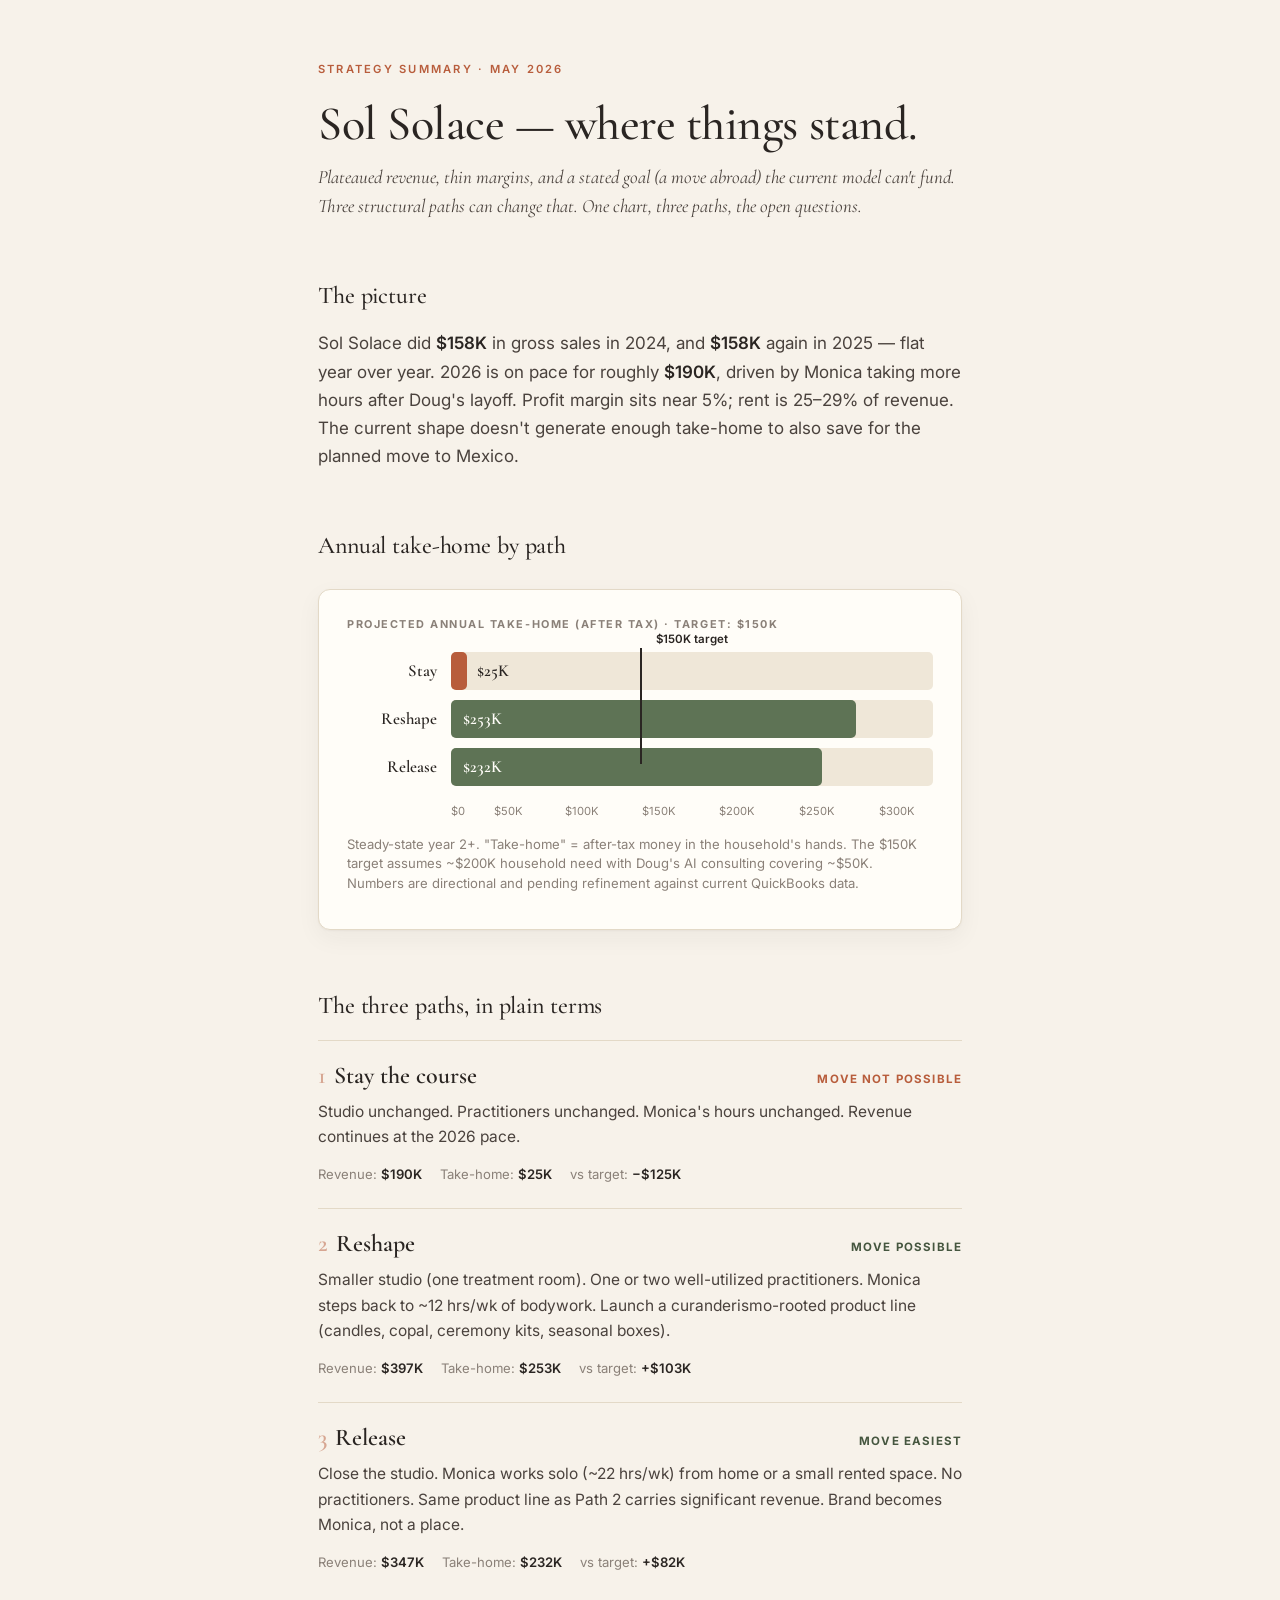
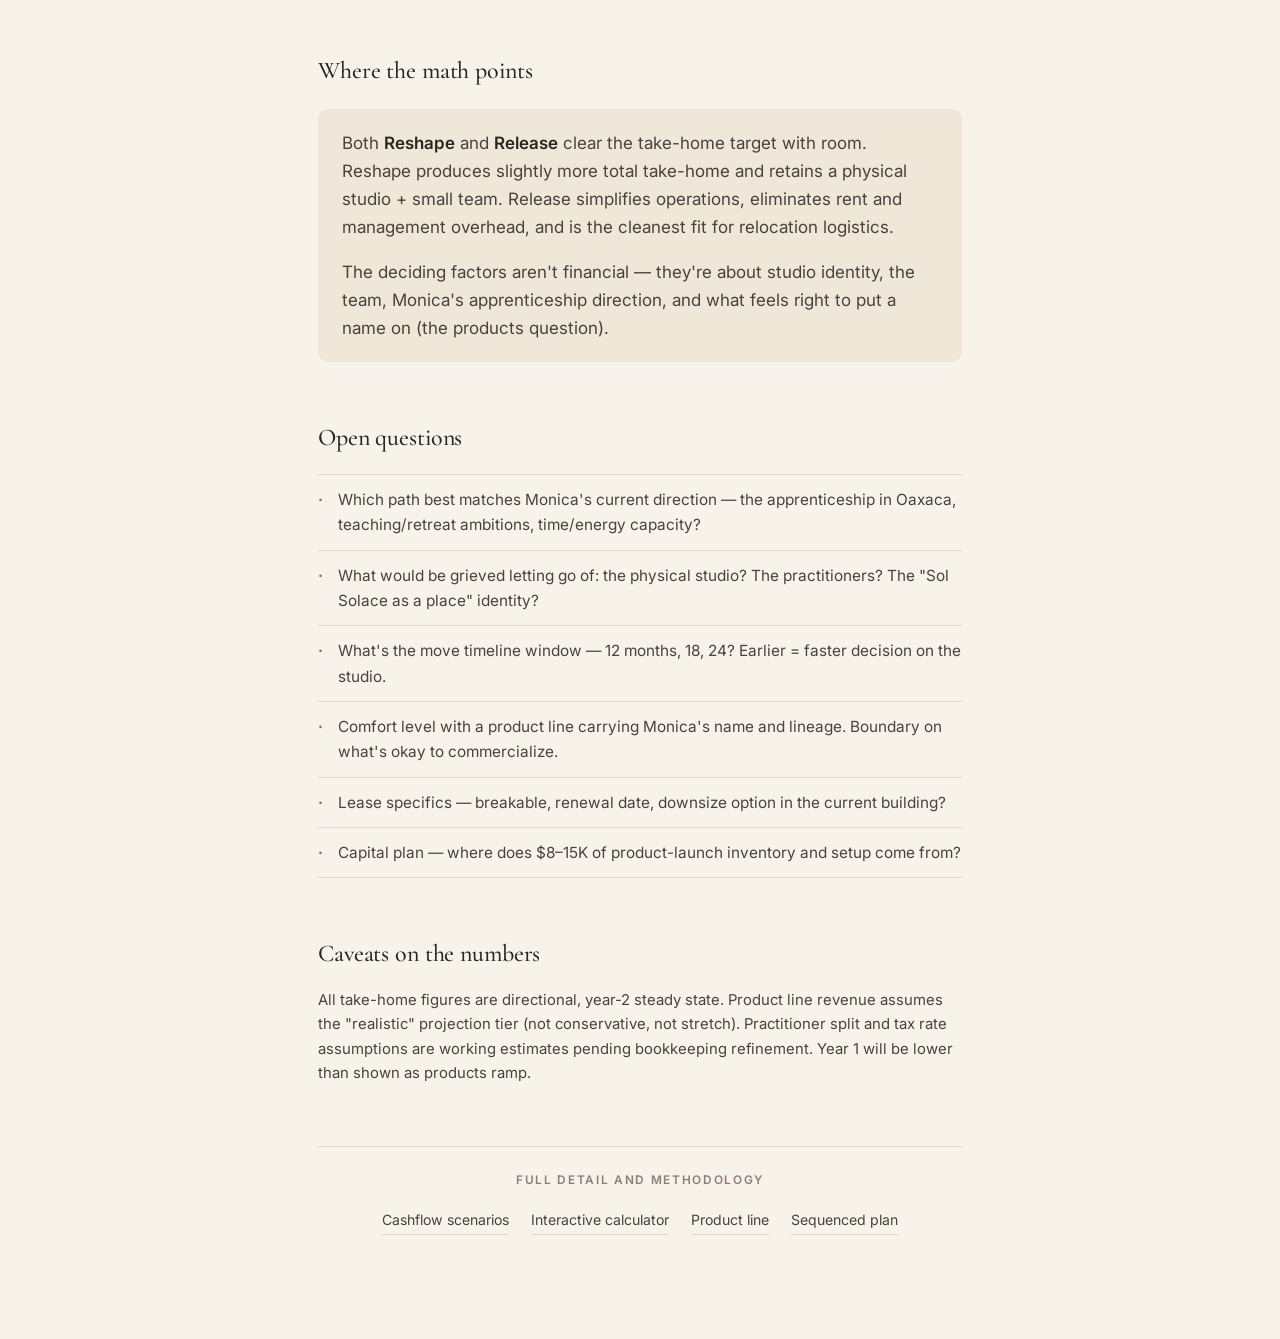
==== commit 97d6403b: "Rewrite home: objective memo voice + take-home bar chart + 3 paths with key numbers + open questions" ====
--- a/index.html
+++ b/index.html
@@ -3,7 +3,7 @@
 <head>
 <meta charset="utf-8" />
 <meta name="viewport" content="width=device-width,initial-scale=1" />
-<title>Sol Solace — where we are</title>
+<title>Sol Solace — Strategy Summary</title>
 <meta name="robots" content="noindex, nofollow" />
 <link rel="preconnect" href="https://fonts.googleapis.com">
 <link rel="preconnect" href="https://fonts.gstatic.com" crossorigin>
@@ -17,7 +17,9 @@
     --muted: #8a8078;
     --line: #e3d9c7;
     --sage: #5e7355;
+    --sage-deep: #45563f;
     --terra: #b85d3c;
+    --terra-deep: #8a4429;
     --gold: #b88a3e;
     --paper: #fffdf8;
   }
@@ -27,143 +29,282 @@
     background: var(--cream);
     color: var(--ink);
     font-family: 'Inter', system-ui, sans-serif;
-    font-size: 18px;
-    line-height: 1.7;
+    font-size: 17px;
+    line-height: 1.65;
     -webkit-font-smoothing: antialiased;
   }
-  .page {
-    max-width: 620px;
-    margin: 0 auto;
-    padding: 80px 32px 100px;
-  }
+  .page { max-width: 700px; margin: 0 auto; padding: 60px 28px 80px; }
+
   h1 {
     font-family: 'Cormorant Garamond', Georgia, serif;
     font-weight: 500;
-    font-size: clamp(2.4rem, 6vw, 3.4rem);
+    font-size: clamp(2.2rem, 5.5vw, 3rem);
     line-height: 1.1;
-    margin: 0 0 1.2rem;
-    color: var(--ink);
+    margin: 0 0 0.8rem;
     letter-spacing: -0.01em;
   }
   h2 {
     font-family: 'Cormorant Garamond', serif;
     font-weight: 500;
     font-size: 1.5rem;
-    margin: 70px 0 16px;
-    color: var(--ink);
-  }
-  p {
-    margin: 0 0 1em;
-    color: var(--ink-soft);
+    margin: 56px 0 14px;
+    letter-spacing: -0.005em;
+  }
+  p { margin: 0 0 1em; color: var(--ink-soft); }
+  strong { color: var(--ink); font-weight: 600; }
+  em { font-style: italic; }
+
+  .eyebrow {
+    text-transform: uppercase;
+    letter-spacing: 0.2em;
+    font-size: 0.7rem;
+    color: var(--terra);
+    font-weight: 600;
+    margin-bottom: 1.2rem;
   }
   .lede {
     font-family: 'Cormorant Garamond', serif;
     font-style: italic;
-    font-size: 1.25rem;
+    font-size: 1.18rem;
     line-height: 1.5;
     color: var(--ink-soft);
-    margin: 0 0 1rem;
-  }
-  .eyebrow {
+    margin: 0.8rem 0 0;
+  }
+
+  /* ====== CHART ====== */
+  .chart {
+    background: var(--paper);
+    border: 1px solid var(--line);
+    border-radius: 12px;
+    padding: 26px 28px 22px;
+    margin: 24px 0;
+    box-shadow: 0 1px 2px rgba(42, 37, 34, 0.04), 0 8px 24px rgba(42, 37, 34, 0.05);
+  }
+  .chart-title {
+    font-family: 'Inter', sans-serif;
     text-transform: uppercase;
-    letter-spacing: 0.2em;
+    letter-spacing: 0.14em;
+    font-size: 0.68rem;
+    color: var(--muted);
+    font-weight: 700;
+    margin-bottom: 18px;
+  }
+  .chart-area {
+    position: relative;
+  }
+  .bar-row {
+    display: grid;
+    grid-template-columns: 90px 1fr;
+    gap: 14px;
+    align-items: center;
+    margin: 10px 0;
+  }
+  .bar-name {
+    font-family: 'Cormorant Garamond', serif;
+    font-size: 1.05rem;
+    color: var(--ink);
+    font-weight: 600;
+    text-align: right;
+  }
+  .bar-track {
+    height: 38px;
+    background: var(--cream-2);
+    border-radius: 5px;
+    position: relative;
+    overflow: visible;
+  }
+  .bar {
+    height: 100%;
+    border-radius: 5px;
+    display: flex;
+    align-items: center;
+    padding: 0 12px;
+    color: var(--paper);
+    font-family: 'Cormorant Garamond', serif;
+    font-weight: 600;
+    font-size: 1.05rem;
+    white-space: nowrap;
+    position: relative;
+    z-index: 1;
+  }
+  .bar.short { color: var(--ink); padding-left: 10px; padding-right: 0; }
+  .bar.short::after {
+    content: attr(data-label);
+    position: absolute;
+    left: 100%;
+    top: 50%;
+    transform: translateY(-50%);
+    padding-left: 10px;
+    color: var(--ink);
+    font-size: 1.05rem;
+    font-weight: 600;
+  }
+  .bar.fail { background: var(--terra); }
+  .bar.pass { background: var(--sage); }
+  .bar.short.fail { background: var(--terra); width: 16px !important; }
+
+  .target-line {
+    position: absolute;
+    top: -4px;
+    bottom: 22px;
+    width: 2px;
+    background: var(--ink);
+    z-index: 2;
+  }
+  .target-label {
+    position: absolute;
+    top: -22px;
+    transform: translateX(-50%);
+    font-family: 'Inter', sans-serif;
     font-size: 0.72rem;
+    color: var(--ink);
+    font-weight: 600;
+    white-space: nowrap;
+    background: var(--paper);
+    padding: 0 6px;
+  }
+
+  .axis-row {
+    display: grid;
+    grid-template-columns: 90px 1fr;
+    gap: 14px;
+    margin-top: 4px;
+  }
+  .axis-ticks {
+    display: flex;
+    justify-content: space-between;
+    font-size: 0.7rem;
+    color: var(--muted);
+    padding: 6px 0 0;
+    position: relative;
+  }
+  .axis-ticks span { transform: translateX(-50%); }
+  .axis-ticks span:first-child { transform: translateX(0); }
+
+  .chart-note {
+    font-size: 0.82rem;
+    color: var(--muted);
+    margin-top: 14px;
+    line-height: 1.5;
+  }
+
+  /* ====== PATHS ====== */
+  .path {
+    padding: 22px 0;
+    border-top: 1px solid var(--line);
+    display: grid;
+    grid-template-columns: 1fr;
+    gap: 6px;
+  }
+  .path:last-of-type { border-bottom: 1px solid var(--line); }
+  .path-head {
+    display: flex;
+    align-items: baseline;
+    gap: 14px;
+    justify-content: space-between;
+    flex-wrap: wrap;
+  }
+  .path-name {
+    font-family: 'Cormorant Garamond', serif;
+    font-size: 1.5rem;
+    color: var(--ink);
+    font-weight: 600;
+    line-height: 1.1;
+  }
+  .path-name .num {
     color: var(--terra);
-    font-weight: 600;
-    margin-bottom: 1.5rem;
-  }
-
-  .paths {
-    margin: 30px 0 20px;
-  }
-  .p-block {
-    display: grid;
-    grid-template-columns: 60px 1fr;
-    gap: 20px;
-    padding: 24px 0;
-    border-top: 1px solid var(--line);
-    align-items: start;
-  }
-  .p-block:last-child { border-bottom: 1px solid var(--line); }
-  .p-num {
-    font-family: 'Cormorant Garamond', serif;
-    font-size: 3rem;
-    line-height: 0.9;
-    font-weight: 500;
-    color: var(--terra);
-    opacity: 0.6;
-  }
-  .p-body { padding-top: 6px; }
-  .p-name {
-    font-family: 'Cormorant Garamond', serif;
-    font-size: 1.7rem;
-    color: var(--ink);
-    font-weight: 600;
-    line-height: 1.1;
-    margin-bottom: 0.3rem;
-  }
-  .p-what {
+    opacity: 0.5;
+    margin-right: 8px;
+  }
+  .path-status {
+    font-family: 'Inter', sans-serif;
+    font-size: 0.72rem;
+    letter-spacing: 0.1em;
+    text-transform: uppercase;
+    font-weight: 700;
+    white-space: nowrap;
+  }
+  .path-status.no { color: var(--terra); }
+  .path-status.yes { color: var(--sage-deep); }
+  .path-what {
     color: var(--ink-soft);
-    margin: 6px 0 8px;
-  }
-  .p-tag {
-    display: inline-block;
-    font-size: 0.78rem;
-    padding: 3px 12px;
-    border-radius: 20px;
-    font-weight: 600;
-    margin-top: 6px;
-  }
-  .p-tag.no { background: rgba(184, 93, 60, 0.12); color: var(--terra); }
-  .p-tag.yes { background: rgba(94, 115, 85, 0.14); color: var(--sage); }
-
-  .leaning {
-    background: rgba(94, 115, 85, 0.08);
-    border-left: 3px solid var(--sage);
-    padding: 22px 26px;
-    border-radius: 8px;
-    margin: 16px 0;
-  }
-  .leaning p:last-child { margin-bottom: 0; }
-  .leaning strong { color: var(--sage); }
-
-  ul.gut {
+    margin: 4px 0 8px;
+    font-size: 0.97rem;
+  }
+  .path-meta {
+    font-size: 0.82rem;
+    color: var(--muted);
+    display: flex;
+    flex-wrap: wrap;
+    gap: 18px;
+  }
+  .path-meta span strong { color: var(--ink); font-weight: 600; }
+
+  /* ====== READS ====== */
+  .read-box {
+    background: var(--cream-2);
+    border-radius: 10px;
+    padding: 20px 24px;
+    margin: 18px 0;
+  }
+  .read-box p:last-child { margin-bottom: 0; }
+
+  ul.q {
     list-style: none;
     padding: 0;
     margin: 16px 0;
   }
-  ul.gut li {
-    padding: 14px 0;
+  ul.q li {
+    padding: 12px 0 12px 20px;
+    border-top: 1px solid var(--line);
+    color: var(--ink-soft);
+    font-size: 0.96rem;
+    position: relative;
+  }
+  ul.q li:last-child { border-bottom: 1px solid var(--line); }
+  ul.q li::before {
+    content: "·";
+    position: absolute;
+    left: 0;
+    color: var(--terra);
+    font-weight: 700;
+  }
+
+  .detail-links {
+    margin-top: 60px;
+    padding: 24px 0;
+    border-top: 1px solid var(--line);
+    display: flex;
+    flex-wrap: wrap;
+    gap: 14px 22px;
+    justify-content: center;
+    font-size: 0.88rem;
+  }
+  .detail-links a {
+    color: var(--ink-soft);
+    text-decoration: none;
     border-bottom: 1px solid var(--line);
-    color: var(--ink-soft);
-    font-family: 'Cormorant Garamond', serif;
-    font-style: italic;
-    font-size: 1.15rem;
-    line-height: 1.4;
-  }
-  ul.gut li:last-child { border-bottom: none; }
-
-  .footer {
-    margin-top: 80px;
-    padding-top: 24px;
-    border-top: 1px solid var(--line);
+    padding-bottom: 2px;
+  }
+  .detail-links a:hover { color: var(--terra); border-bottom-color: var(--terra); }
+  .detail-links .dl-label {
+    color: var(--muted);
+    font-size: 0.74rem;
+    text-transform: uppercase;
+    letter-spacing: 0.14em;
+    font-weight: 600;
+    width: 100%;
     text-align: center;
-    font-size: 0.82rem;
-    color: var(--muted);
-  }
-  .footer a {
-    color: var(--muted);
-    border-bottom: 1px dotted var(--muted);
-    text-decoration: none;
-  }
-  .footer a:hover { color: var(--ink); }
+    margin-bottom: 4px;
+  }
 
   @media (max-width: 600px) {
-    .page { padding: 50px 22px 70px; }
-    h2 { margin: 50px 0 12px; }
-    .p-block { grid-template-columns: 44px 1fr; gap: 14px; padding: 20px 0; }
-    .p-num { font-size: 2.4rem; }
-    .p-name { font-size: 1.4rem; }
+    .page { padding: 40px 20px 60px; }
+    .bar-row { grid-template-columns: 70px 1fr; gap: 10px; }
+    .axis-row { grid-template-columns: 70px 1fr; gap: 10px; }
+    .bar-name { font-size: 0.92rem; }
+    .axis-ticks { font-size: 0.64rem; }
+    .path-meta { font-size: 0.78rem; gap: 12px; }
   }
 </style>
 </head>
@@ -171,71 +312,129 @@
 
 <div class="page">
 
-  <div class="eyebrow">For Monica · May 2026</div>
-  <h1>Where we actually are.</h1>
-  <p class="lede">One page. No spreadsheets. Just the situation, the three real choices, and what I'm leaning toward — so we can talk about it.</p>
-
-  <h2>The honest picture</h2>
-  <p>Sol Solace has been making about the same revenue two years running. 2026 is up a little because you've been working more hours. The studio rent is the biggest single cost.</p>
-  <p>After everything is paid, what's left for our family isn't enough to also save for the move. <strong>Not failing — plateaued.</strong> And the plateau doesn't fund what's next.</p>
-
-  <h2>Three real choices</h2>
-
-  <div class="paths">
-
-    <div class="p-block">
-      <div class="p-num">1</div>
-      <div class="p-body">
-        <div class="p-name">Stay the course</div>
-        <p class="p-what">Keep everything as it is. Studio. Practitioners. Your current hours. Nothing changes.</p>
-        <span class="p-tag no">Move not possible</span>
+  <div class="eyebrow">Strategy Summary · May 2026</div>
+  <h1>Sol Solace — where things stand.</h1>
+  <p class="lede">Plateaued revenue, thin margins, and a stated goal (a move abroad) the current model can't fund. Three structural paths can change that. One chart, three paths, the open questions.</p>
+
+  <h2>The picture</h2>
+  <p>Sol Solace did <strong>$158K</strong> in gross sales in 2024, and <strong>$158K</strong> again in 2025 — flat year over year. 2026 is on pace for roughly <strong>$190K</strong>, driven by Monica taking more hours after Doug's layoff. Profit margin sits near 5%; rent is 25–29% of revenue. The current shape doesn't generate enough take-home to also save for the planned move to Mexico.</p>
+
+  <h2>Annual take-home by path</h2>
+
+  <div class="chart">
+    <div class="chart-title">Projected annual take-home (after tax) · Target: $150K</div>
+
+    <div class="chart-area">
+
+      <!-- Target line at $150K = 50% of $300K max -->
+      <div class="target-line" style="left: calc(50% + 0px);"></div>
+
+      <div class="bar-row">
+        <div class="bar-name">Stay</div>
+        <div class="bar-track">
+          <div class="target-label" style="left: 50%;">$150K target</div>
+          <div class="bar fail short" style="width: 8.3%;" data-label="$25K"></div>
+        </div>
       </div>
-    </div>
-
-    <div class="p-block">
-      <div class="p-num">2</div>
-      <div class="p-body">
-        <div class="p-name">Reshape</div>
-        <p class="p-what">A smaller space, fewer practitioners, you do less bodywork. We start selling beautiful intentional things — candles, copal, ceremony kits — the things already in your practice.</p>
-        <span class="p-tag yes">Move becomes possible</span>
+
+      <div class="bar-row">
+        <div class="bar-name">Reshape</div>
+        <div class="bar-track">
+          <div class="bar pass" style="width: 84%;">$253K</div>
+        </div>
       </div>
-    </div>
-
-    <div class="p-block">
-      <div class="p-num">3</div>
-      <div class="p-body">
-        <div class="p-name">Release</div>
-        <p class="p-what">Close the studio. You work solo from home or a small rented room. The products do a lot of the work. Brand becomes you.</p>
-        <span class="p-tag yes">Move becomes easiest</span>
+
+      <div class="bar-row">
+        <div class="bar-name">Release</div>
+        <div class="bar-track">
+          <div class="bar pass" style="width: 77%;">$232K</div>
+        </div>
       </div>
-    </div>
-
-  </div>
-
-  <h2>What I'm leaning toward</h2>
-  <div class="leaning">
-    <p><strong>Path 2.</strong> Not because the numbers are biggest — path 3 actually has more financial breathing room — but because it keeps what I think you'd grieve losing.</p>
-    <p>A space. One or two practitioners. An identity beyond just you. While still making the move real.</p>
-    <p style="font-size: 0.95rem; color: var(--muted);">You'd know better than me whether a smaller studio is meaningful to you, or whether it'd be holding onto something you've outgrown.</p>
-  </div>
-
-  <h2>What I need from you</h2>
-  <p>Not opinions on contracts or rent. Just your gut, when you have space to sit with them:</p>
-
-  <ul class="gut">
-    <li>Which of the three feels most like the next version of you?</li>
-    <li>What would you grieve in path 2? In path 3?</li>
-    <li>Is your apprenticeship pulling you toward work that needs a studio at all?</li>
-    <li>Does making physical things — candles, kits, ceremony objects — feel right to put your name on?</li>
-    <li>How tired are you?</li>
+
+    </div>
+
+    <div class="axis-row">
+      <div></div>
+      <div class="axis-ticks">
+        <span>$0</span>
+        <span>$50K</span>
+        <span>$100K</span>
+        <span>$150K</span>
+        <span>$200K</span>
+        <span>$250K</span>
+        <span>$300K</span>
+      </div>
+    </div>
+
+    <p class="chart-note">Steady-state year 2+. "Take-home" = after-tax money in the household's hands. The $150K target assumes ~$200K household need with Doug's AI consulting covering ~$50K. Numbers are directional and pending refinement against current QuickBooks data.</p>
+  </div>
+
+  <h2>The three paths, in plain terms</h2>
+
+  <div class="path">
+    <div class="path-head">
+      <div class="path-name"><span class="num">1</span>Stay the course</div>
+      <div class="path-status no">Move not possible</div>
+    </div>
+    <p class="path-what">Studio unchanged. Practitioners unchanged. Monica's hours unchanged. Revenue continues at the 2026 pace.</p>
+    <div class="path-meta">
+      <span>Revenue: <strong>$190K</strong></span>
+      <span>Take-home: <strong>$25K</strong></span>
+      <span>vs target: <strong>−$125K</strong></span>
+    </div>
+  </div>
+
+  <div class="path">
+    <div class="path-head">
+      <div class="path-name"><span class="num">2</span>Reshape</div>
+      <div class="path-status yes">Move possible</div>
+    </div>
+    <p class="path-what">Smaller studio (one treatment room). One or two well-utilized practitioners. Monica steps back to ~12 hrs/wk of bodywork. Launch a curanderismo-rooted product line (candles, copal, ceremony kits, seasonal boxes).</p>
+    <div class="path-meta">
+      <span>Revenue: <strong>$397K</strong></span>
+      <span>Take-home: <strong>$253K</strong></span>
+      <span>vs target: <strong>+$103K</strong></span>
+    </div>
+  </div>
+
+  <div class="path">
+    <div class="path-head">
+      <div class="path-name"><span class="num">3</span>Release</div>
+      <div class="path-status yes">Move easiest</div>
+    </div>
+    <p class="path-what">Close the studio. Monica works solo (~22 hrs/wk) from home or a small rented space. No practitioners. Same product line as Path 2 carries significant revenue. Brand becomes Monica, not a place.</p>
+    <div class="path-meta">
+      <span>Revenue: <strong>$347K</strong></span>
+      <span>Take-home: <strong>$232K</strong></span>
+      <span>vs target: <strong>+$82K</strong></span>
+    </div>
+  </div>
+
+  <h2>Where the math points</h2>
+  <div class="read-box">
+    <p>Both <strong>Reshape</strong> and <strong>Release</strong> clear the take-home target with room. Reshape produces slightly more total take-home and retains a physical studio + small team. Release simplifies operations, eliminates rent and management overhead, and is the cleanest fit for relocation logistics.</p>
+    <p>The deciding factors aren't financial — they're about studio identity, the team, Monica's apprenticeship direction, and what feels right to put a name on (the products question).</p>
+  </div>
+
+  <h2>Open questions</h2>
+  <ul class="q">
+    <li>Which path best matches Monica's current direction — the apprenticeship in Oaxaca, teaching/retreat ambitions, time/energy capacity?</li>
+    <li>What would be grieved letting go of: the physical studio? The practitioners? The "Sol Solace as a place" identity?</li>
+    <li>What's the move timeline window — 12 months, 18, 24? Earlier = faster decision on the studio.</li>
+    <li>Comfort level with a product line carrying Monica's name and lineage. Boundary on what's okay to commercialize.</li>
+    <li>Lease specifics — breakable, renewal date, downsize option in the current building?</li>
+    <li>Capital plan — where does $8–15K of product-launch inventory and setup come from?</li>
   </ul>
 
-  <h2>One more thing</h2>
-  <p>You've been carrying a lot. The honest answer the numbers gave me is: <strong>not as it's currently shaped, no.</strong> But there's more than one way out — and most of them are gentler on you, not harder.</p>
-  <p>None of this has to be decided this week.</p>
-
-  <div class="footer">
-    If you ever want the full picture — numbers, scenarios, math — <a href="cashflow.html">it's here</a>.
+  <h2>Caveats on the numbers</h2>
+  <p style="font-size: 0.93rem;">All take-home figures are directional, year-2 steady state. Product line revenue assumes the "realistic" projection tier (not conservative, not stretch). Practitioner split and tax rate assumptions are working estimates pending bookkeeping refinement. Year 1 will be lower than shown as products ramp.</p>
+
+  <div class="detail-links">
+    <span class="dl-label">Full detail and methodology</span>
+    <a href="cashflow.html">Cashflow scenarios</a>
+    <a href="targets.html">Interactive calculator</a>
+    <a href="products.html">Product line</a>
+    <a href="plan.html">Sequenced plan</a>
   </div>
 
 </div>
